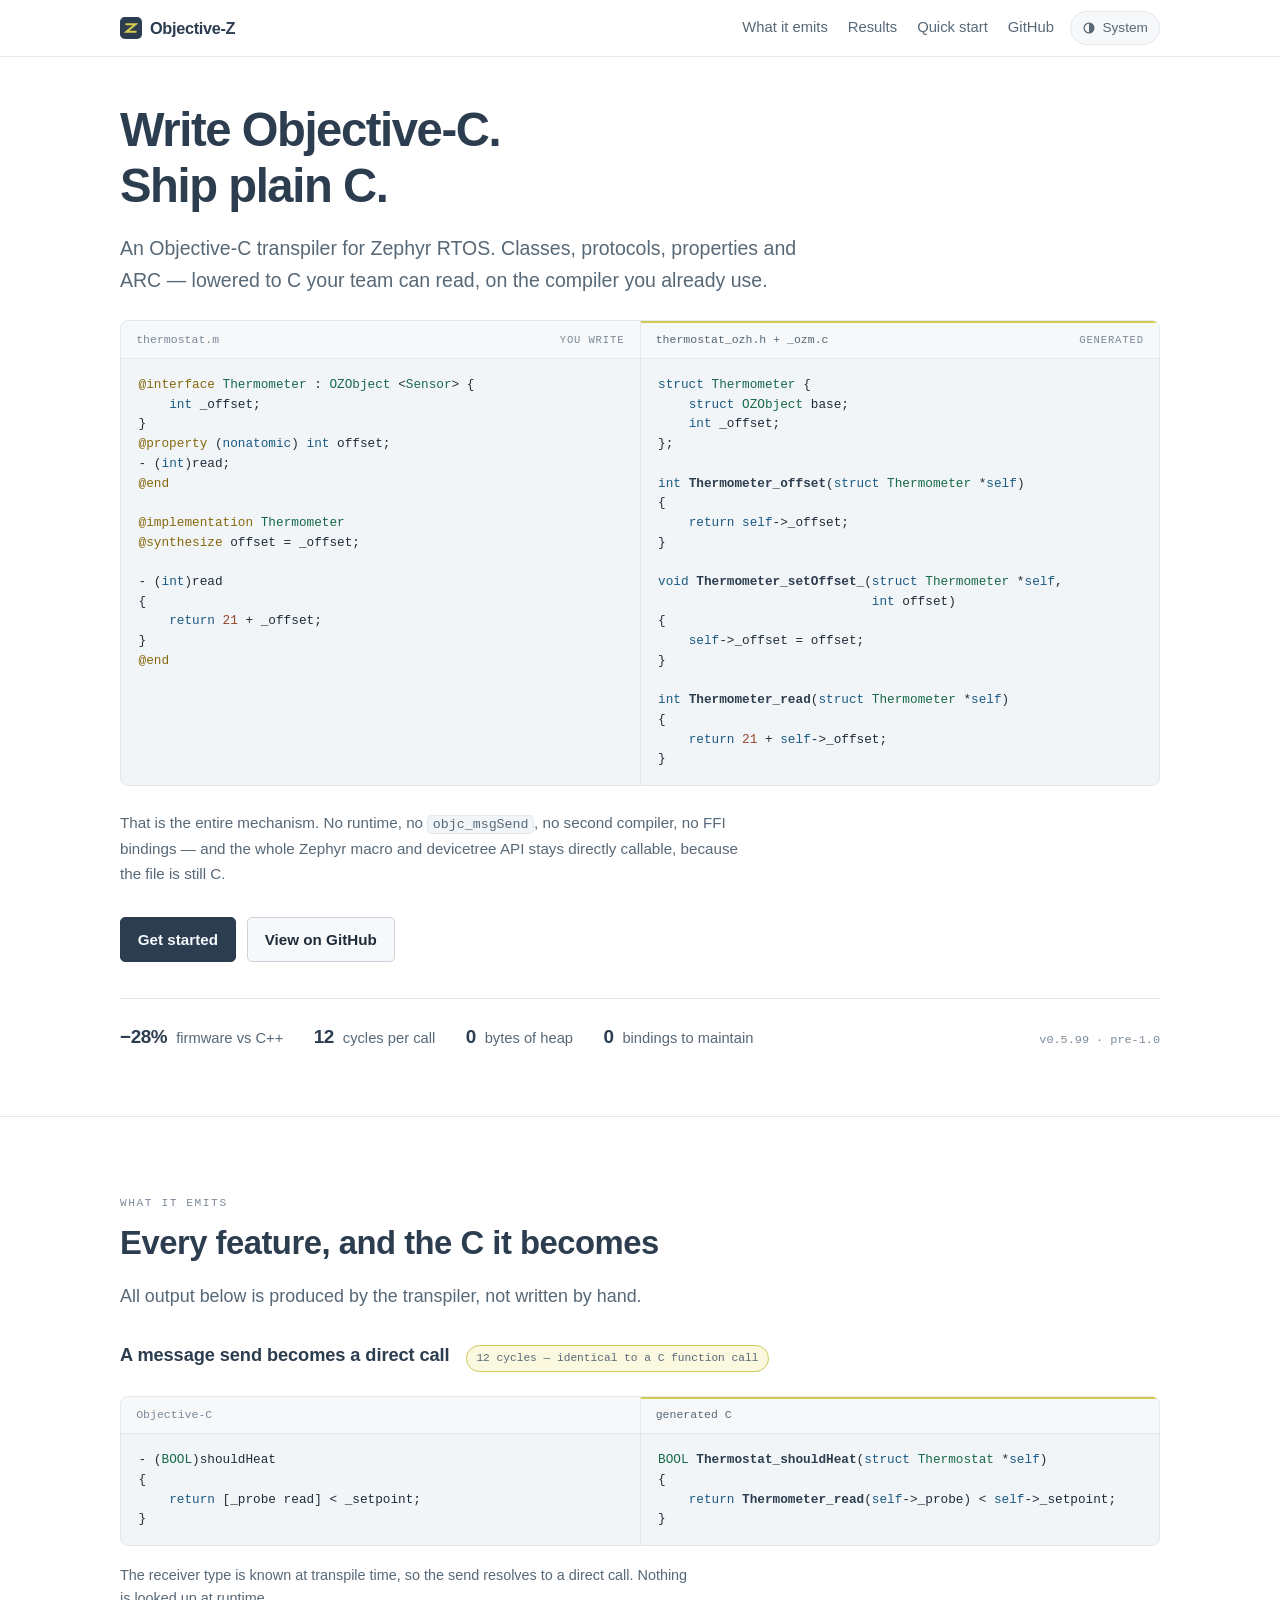
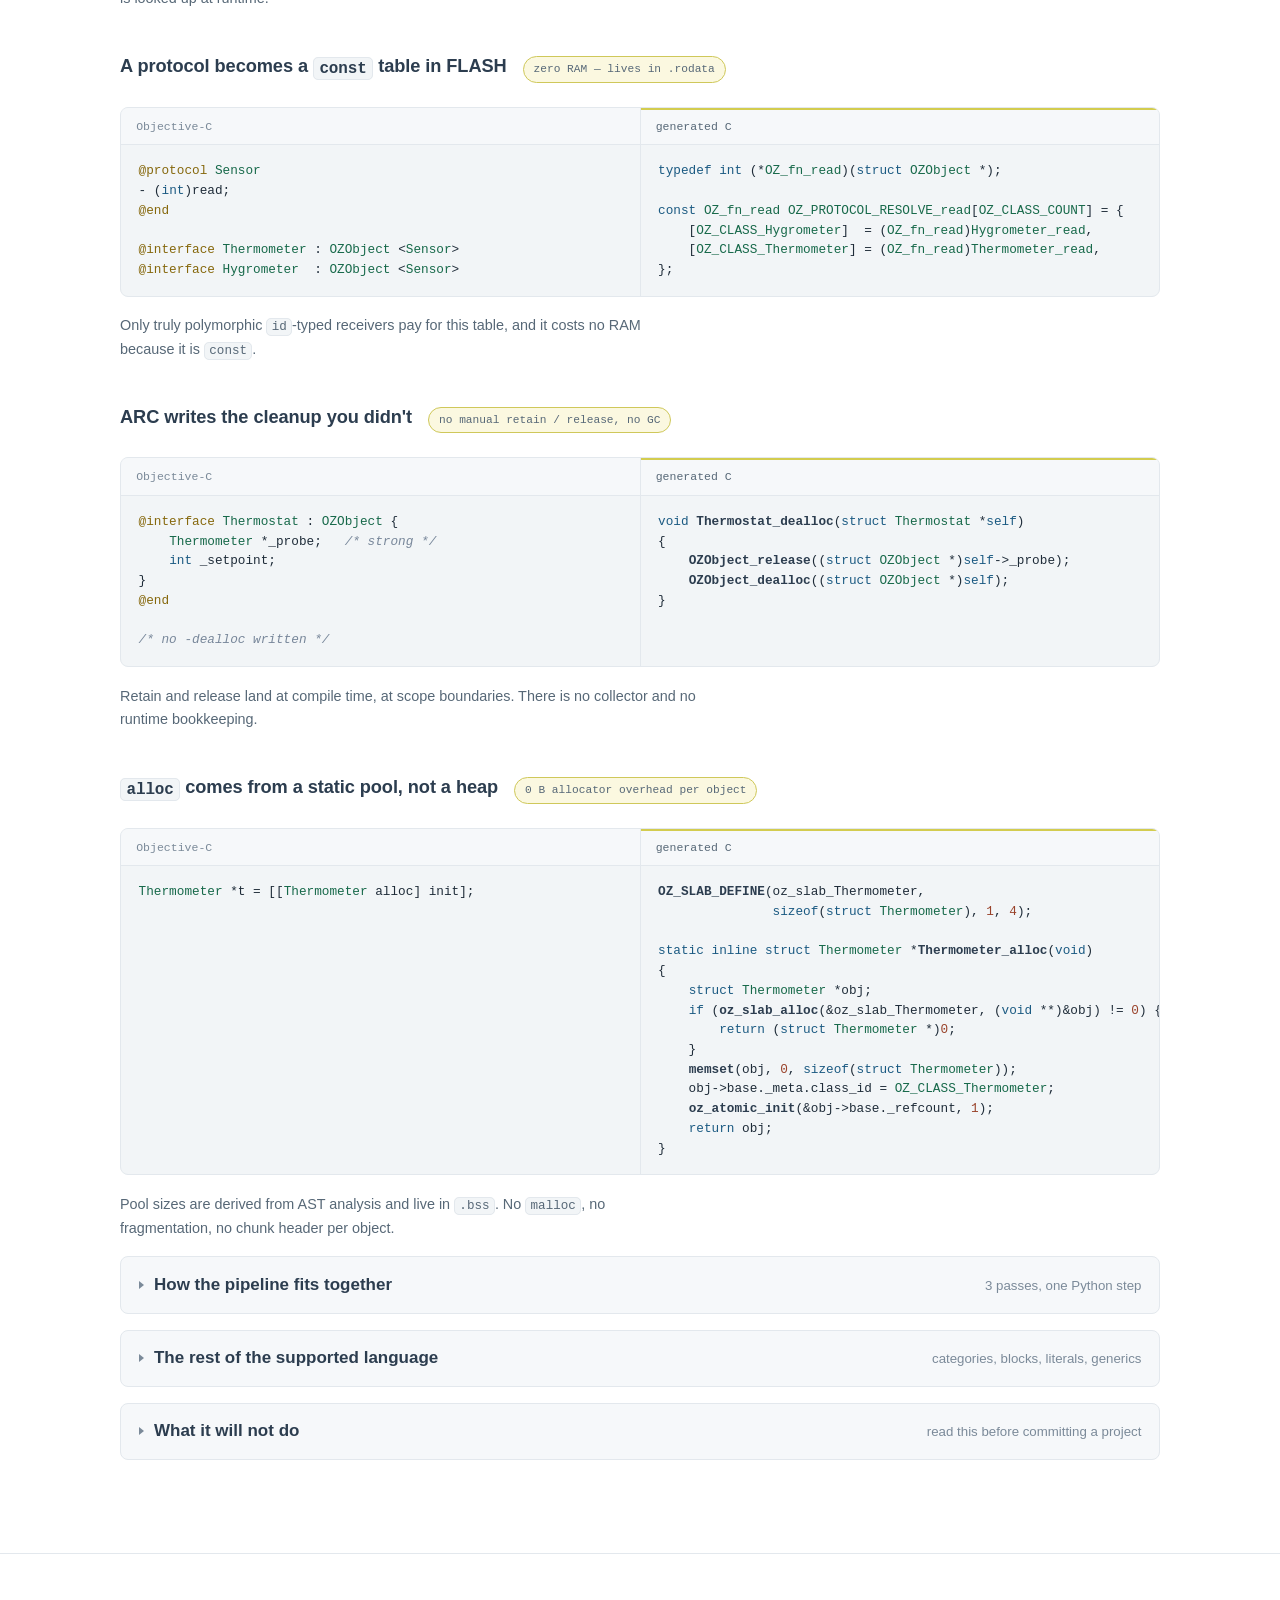
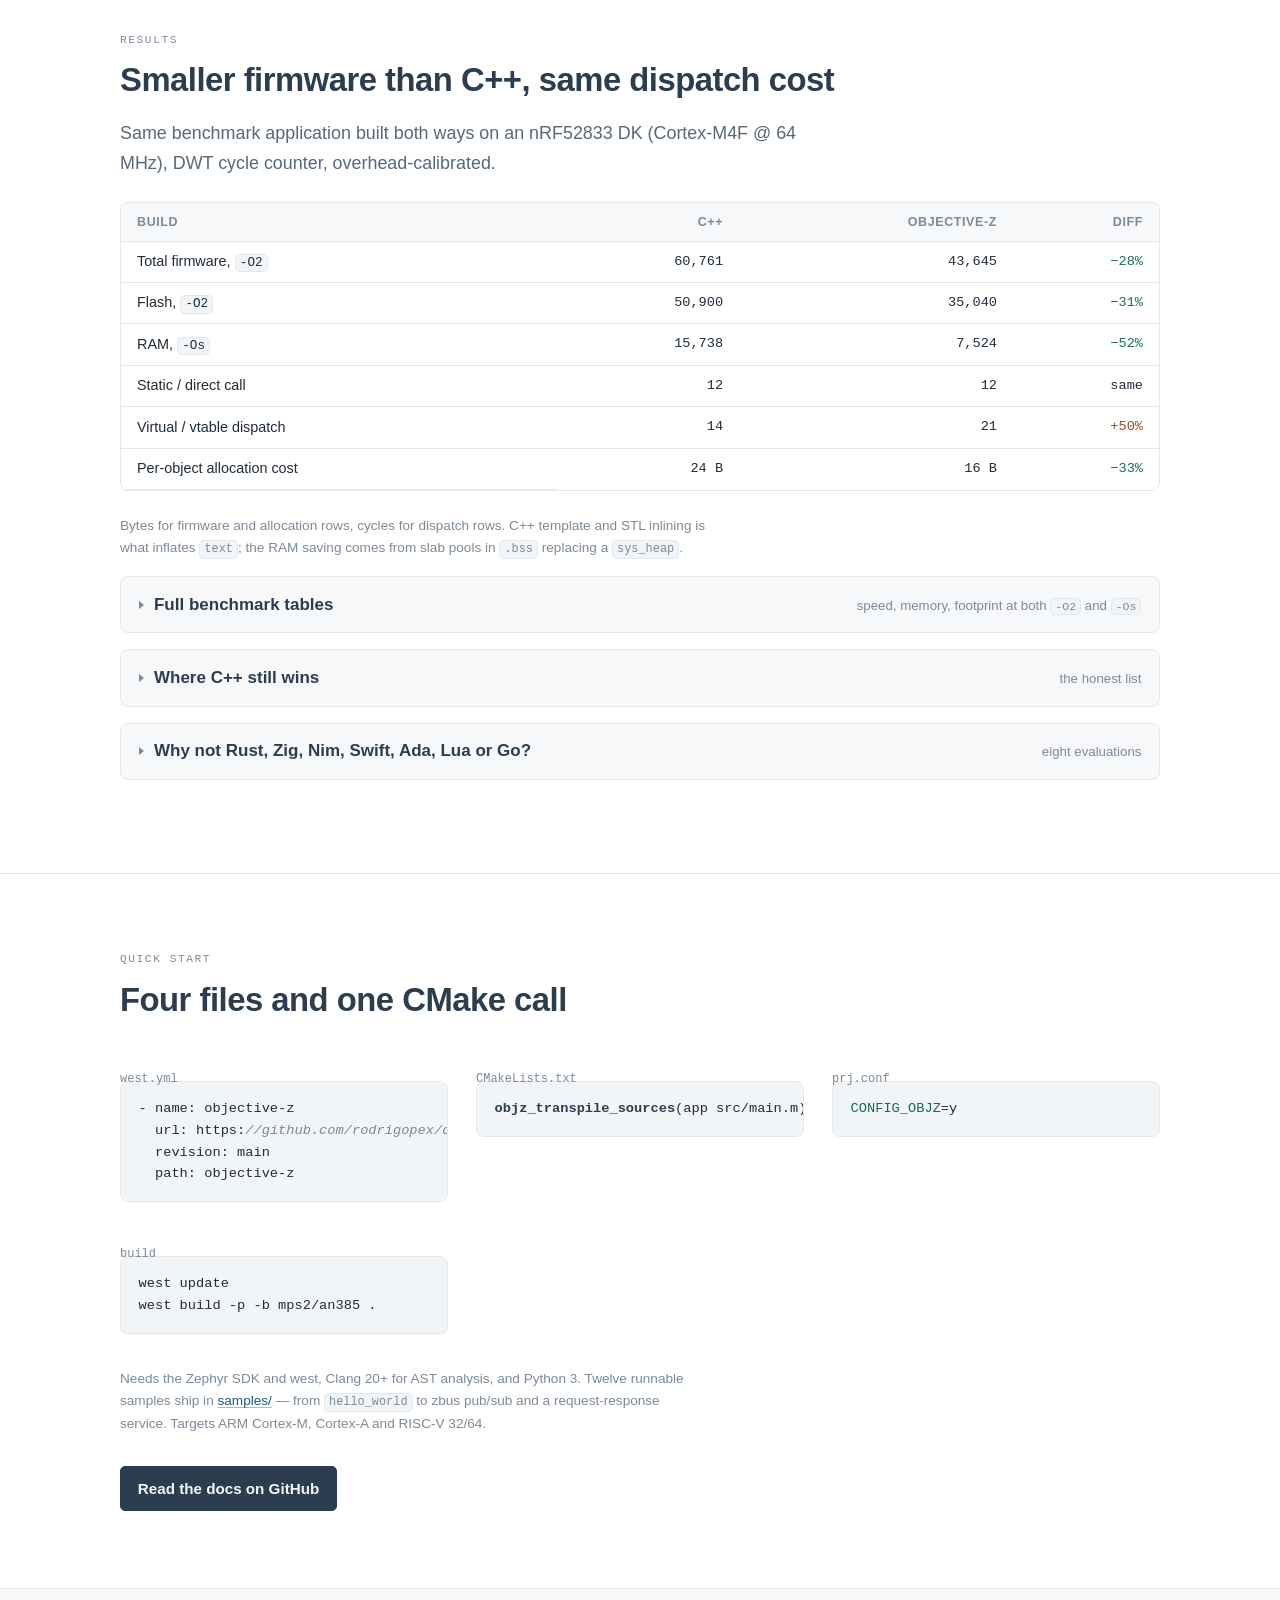
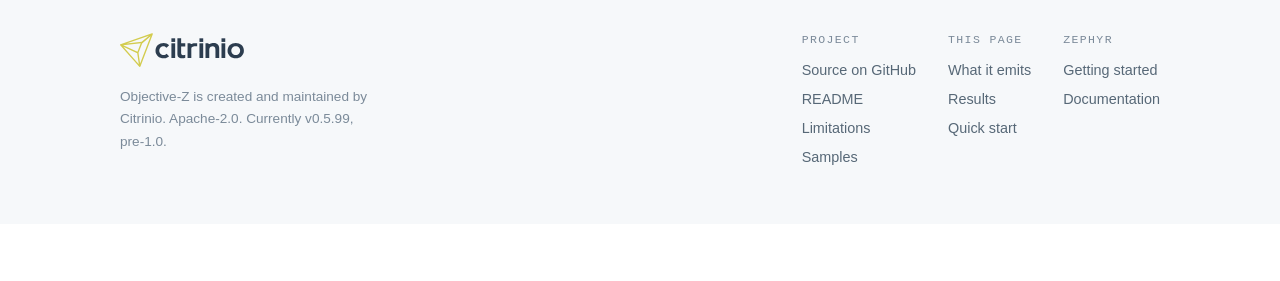
==== index.html @ 54dce0d1 "Rebuild the page around source-to-result code pairs The previous page led with prose and asked the r" ====
<!doctype html>
<html lang="en">
<head>
<meta charset="utf-8">
<meta name="viewport" content="width=device-width, initial-scale=1">

<title>Objective-Z — Objective-C transpiler for Zephyr RTOS</title>
<meta name="description" content="Write Objective-C, ship plain C. Classes, protocols, properties and ARC on Zephyr RTOS — transpiled to readable C with no runtime, no second compiler, and 28% smaller firmware than C++.">

<meta http-equiv="Content-Security-Policy" content="default-src 'none'; script-src 'self'; style-src 'self'; img-src 'self' data:; font-src 'self'; connect-src 'none'; base-uri 'none'; form-action 'none'">
<meta name="referrer" content="strict-origin-when-cross-origin">

<link rel="canonical" href="https://objective-z.org/">
<link rel="icon" href="/favicon.svg" type="image/svg+xml">
<meta name="theme-color" content="#ffffff" media="(prefers-color-scheme: light)">
<meta name="theme-color" content="#141d26" media="(prefers-color-scheme: dark)">

<meta property="og:type" content="website">
<meta property="og:site_name" content="Objective-Z">
<meta property="og:title" content="Objective-Z — Objective-C transpiler for Zephyr RTOS">
<meta property="og:description" content="Write Objective-C, ship plain C. Classes, protocols and ARC on Zephyr with no runtime, no separate compiler, and 28% smaller firmware than C++.">
<meta property="og:url" content="https://objective-z.org/">
<meta property="og:image" content="https://objective-z.org/assets/og-card.png">
<meta property="og:image:width" content="1200">
<meta property="og:image:height" content="630">
<meta property="og:image:alt" content="Objective-Z — Objective-C transpiler for Zephyr RTOS. 28% smaller firmware than C++.">
<meta name="twitter:card" content="summary_large_image">

<link rel="stylesheet" href="/css/main.css">
<script src="/js/theme.js"></script>
</head>
<body>

<a class="skip-link" href="#main">Skip to content</a>

<header class="site-header">
  <div class="wrap">
    <a class="brand" href="/">
      <svg width="22" height="22" viewBox="0 0 32 32" aria-hidden="true" focusable="false">
        <rect width="32" height="32" rx="7" fill="#2c3d4f"></rect>
        <path d="M9.5 10.5H22.5L9.5 21.5H22.5" fill="none" stroke="#d3cc4f" stroke-width="3.1" stroke-linecap="square"></path>
      </svg>
      Objective-Z
    </a>

    <button type="button" class="nav-toggle" id="nav-btn" aria-controls="nav" aria-expanded="true" hidden>Menu</button>

    <nav class="nav" id="nav" aria-label="Sections">
      <a href="#translate">What it emits</a>
      <a href="#results">Results</a>
      <a href="#start">Quick start</a>
      <a href="https://github.com/rodrigopex/objective-z" rel="noopener noreferrer">GitHub</a>
    </nav>

    <button type="button" class="theme-btn" id="theme-btn" hidden>
      <svg class="theme-icon-light" width="14" height="14" viewBox="0 0 16 16" aria-hidden="true" focusable="false">
        <circle cx="8" cy="8" r="3.4" fill="none" stroke="currentColor" stroke-width="1.4"></circle>
        <path d="M8 1v2M8 13v2M1 8h2M13 8h2M3.1 3.1l1.4 1.4M11.5 11.5l1.4 1.4M12.9 3.1l-1.4 1.4M4.5 11.5l-1.4 1.4" stroke="currentColor" stroke-width="1.4" stroke-linecap="round"></path>
      </svg>
      <svg class="theme-icon-dark" width="14" height="14" viewBox="0 0 16 16" aria-hidden="true" focusable="false">
        <path d="M13.2 10.4A5.6 5.6 0 0 1 6 3.2a5.6 5.6 0 1 0 7.2 7.2z" fill="none" stroke="currentColor" stroke-width="1.4" stroke-linejoin="round"></path>
      </svg>
      <svg class="theme-icon-auto" width="14" height="14" viewBox="0 0 16 16" aria-hidden="true" focusable="false">
        <circle cx="8" cy="8" r="5.6" fill="none" stroke="currentColor" stroke-width="1.4"></circle>
        <path d="M8 2.4a5.6 5.6 0 0 1 0 11.2z" fill="currentColor"></path>
      </svg>
      <span class="theme-label">System</span>
    </button>
  </div>
</header>

<main id="main">

<section class="hero">
  <div class="wrap">
    <h1>Write Objective-C.<br>Ship plain C.</h1>
    <p class="hero-tagline">An Objective-C transpiler for Zephyr RTOS. Classes, protocols, properties and ARC — lowered to C your team can read, on the compiler you already use.</p>

    <div class="split">
      <div class="pane">
        <p class="pane-head"><span>thermostat.m</span> <span class="pane-tag">you write</span></p>
<pre><code><span class="at">@interface</span> <span class="t">Thermometer</span> : <span class="t">OZObject</span> &lt;<span class="t">Sensor</span>&gt; {
    <span class="k">int</span> _offset;
}
<span class="at">@property</span> (<span class="k">nonatomic</span>) <span class="k">int</span> offset;
- (<span class="k">int</span>)read;
<span class="at">@end</span>

<span class="at">@implementation</span> <span class="t">Thermometer</span>
<span class="at">@synthesize</span> offset = _offset;

- (<span class="k">int</span>)read
{
    <span class="k">return</span> <span class="n">21</span> + _offset;
}
<span class="at">@end</span></code></pre>
      </div>
      <div class="pane">
        <p class="pane-head"><span>thermostat_ozh.h + _ozm.c</span> <span class="pane-tag">generated</span></p>
<pre><code><span class="k">struct</span> <span class="t">Thermometer</span> {
    <span class="k">struct</span> <span class="t">OZObject</span> base;
    <span class="k">int</span> _offset;
};

<span class="k">int</span> <span class="fn">Thermometer_offset</span>(<span class="k">struct</span> <span class="t">Thermometer</span> *<span class="k">self</span>)
{
    <span class="k">return</span> <span class="k">self</span>-&gt;_offset;
}

<span class="k">void</span> <span class="fn">Thermometer_setOffset_</span>(<span class="k">struct</span> <span class="t">Thermometer</span> *<span class="k">self</span>,
                            <span class="k">int</span> offset)
{
    <span class="k">self</span>-&gt;_offset = offset;
}

<span class="k">int</span> <span class="fn">Thermometer_read</span>(<span class="k">struct</span> <span class="t">Thermometer</span> *<span class="k">self</span>)
{
    <span class="k">return</span> <span class="n">21</span> + <span class="k">self</span>-&gt;_offset;
}</code></pre>
      </div>
    </div>

    <p class="hero-note">That is the entire mechanism. No runtime, no <code>objc_msgSend</code>, no second compiler, no FFI bindings — and the whole Zephyr macro and devicetree API stays directly callable, because the file is still C.</p>

    <div class="cta-row">
      <a class="btn btn-primary" href="#start">Get started</a>
      <a class="btn" href="https://github.com/rodrigopex/objective-z" rel="noopener noreferrer">View on GitHub</a>
    </div>

    <ul class="metrics">
      <li><b>−28%</b> firmware vs C++</li>
      <li><b>12</b> cycles per call</li>
      <li><b>0</b> bytes of heap</li>
      <li><b>0</b> bindings to maintain</li>
      <li class="metrics-meta">v0.5.99 · pre-1.0</li>
    </ul>
  </div>
</section>

<section id="translate">
  <div class="wrap">
    <p class="eyebrow">What it emits</p>
    <h2>Every feature, and the C it becomes</h2>
    <p class="lede">All output below is produced by the transpiler, not written by hand.</p>

    <div class="pair">
      <div class="pair-head">
        <h3>A message send becomes a direct call</h3>
        <span class="chip">12 cycles — identical to a C function call</span>
      </div>
      <div class="split">
        <div class="pane">
          <p class="pane-head"><span>Objective-C</span></p>
<pre><code>- (<span class="t">BOOL</span>)shouldHeat
{
    <span class="k">return</span> [_probe read] &lt; _setpoint;
}</code></pre>
        </div>
        <div class="pane">
          <p class="pane-head"><span>generated C</span></p>
<pre><code><span class="t">BOOL</span> <span class="fn">Thermostat_shouldHeat</span>(<span class="k">struct</span> <span class="t">Thermostat</span> *<span class="k">self</span>)
{
    <span class="k">return</span> <span class="fn">Thermometer_read</span>(<span class="k">self</span>-&gt;_probe) &lt; <span class="k">self</span>-&gt;_setpoint;
}</code></pre>
        </div>
      </div>
      <p class="pair-note">The receiver type is known at transpile time, so the send resolves to a direct call. Nothing is looked up at runtime.</p>
    </div>

    <div class="pair">
      <div class="pair-head">
        <h3>A protocol becomes a <code>const</code> table in FLASH</h3>
        <span class="chip">zero RAM — lives in <code>.rodata</code></span>
      </div>
      <div class="split">
        <div class="pane">
          <p class="pane-head"><span>Objective-C</span></p>
<pre><code><span class="at">@protocol</span> <span class="t">Sensor</span>
- (<span class="k">int</span>)read;
<span class="at">@end</span>

<span class="at">@interface</span> <span class="t">Thermometer</span> : <span class="t">OZObject</span> &lt;<span class="t">Sensor</span>&gt;
<span class="at">@interface</span> <span class="t">Hygrometer</span>  : <span class="t">OZObject</span> &lt;<span class="t">Sensor</span>&gt;</code></pre>
        </div>
        <div class="pane">
          <p class="pane-head"><span>generated C</span></p>
<pre><code><span class="k">typedef</span> <span class="k">int</span> (*<span class="t">OZ_fn_read</span>)(<span class="k">struct</span> <span class="t">OZObject</span> *);

<span class="k">const</span> <span class="t">OZ_fn_read</span> <span class="t">OZ_PROTOCOL_RESOLVE_read</span>[<span class="t">OZ_CLASS_COUNT</span>] = {
    [<span class="t">OZ_CLASS_Hygrometer</span>]  = (<span class="t">OZ_fn_read</span>)<span class="t">Hygrometer_read</span>,
    [<span class="t">OZ_CLASS_Thermometer</span>] = (<span class="t">OZ_fn_read</span>)<span class="t">Thermometer_read</span>,
};</code></pre>
        </div>
      </div>
      <p class="pair-note">Only truly polymorphic <code>id</code>-typed receivers pay for this table, and it costs no RAM because it is <code>const</code>.</p>
    </div>

    <div class="pair">
      <div class="pair-head">
        <h3>ARC writes the cleanup you didn't</h3>
        <span class="chip">no manual retain / release, no GC</span>
      </div>
      <div class="split">
        <div class="pane">
          <p class="pane-head"><span>Objective-C</span></p>
<pre><code><span class="at">@interface</span> <span class="t">Thermostat</span> : <span class="t">OZObject</span> {
    <span class="t">Thermometer</span> *_probe;   <span class="c">/* strong */</span>
    <span class="k">int</span> _setpoint;
}
<span class="at">@end</span>

<span class="c">/* no -dealloc written */</span></code></pre>
        </div>
        <div class="pane">
          <p class="pane-head"><span>generated C</span></p>
<pre><code><span class="k">void</span> <span class="fn">Thermostat_dealloc</span>(<span class="k">struct</span> <span class="t">Thermostat</span> *<span class="k">self</span>)
{
    <span class="fn">OZObject_release</span>((<span class="k">struct</span> <span class="t">OZObject</span> *)<span class="k">self</span>-&gt;_probe);
    <span class="fn">OZObject_dealloc</span>((<span class="k">struct</span> <span class="t">OZObject</span> *)<span class="k">self</span>);
}</code></pre>
        </div>
      </div>
      <p class="pair-note">Retain and release land at compile time, at scope boundaries. There is no collector and no runtime bookkeeping.</p>
    </div>

    <div class="pair">
      <div class="pair-head">
        <h3><code>alloc</code> comes from a static pool, not a heap</h3>
        <span class="chip">0 B allocator overhead per object</span>
      </div>
      <div class="split">
        <div class="pane">
          <p class="pane-head"><span>Objective-C</span></p>
<pre><code><span class="t">Thermometer</span> *t = [[<span class="t">Thermometer</span> alloc] init];</code></pre>
        </div>
        <div class="pane">
          <p class="pane-head"><span>generated C</span></p>
<pre><code><span class="fn">OZ_SLAB_DEFINE</span>(oz_slab_Thermometer,
               <span class="k">sizeof</span>(<span class="k">struct</span> <span class="t">Thermometer</span>), <span class="n">1</span>, <span class="n">4</span>);

<span class="k">static</span> <span class="k">inline</span> <span class="k">struct</span> <span class="t">Thermometer</span> *<span class="fn">Thermometer_alloc</span>(<span class="k">void</span>)
{
    <span class="k">struct</span> <span class="t">Thermometer</span> *obj;
    <span class="k">if</span> (<span class="fn">oz_slab_alloc</span>(&amp;oz_slab_Thermometer, (<span class="k">void</span> **)&amp;obj) != <span class="n">0</span>) {
        <span class="k">return</span> (<span class="k">struct</span> <span class="t">Thermometer</span> *)<span class="n">0</span>;
    }
    <span class="fn">memset</span>(obj, <span class="n">0</span>, <span class="k">sizeof</span>(<span class="k">struct</span> <span class="t">Thermometer</span>));
    obj-&gt;base._meta.class_id = <span class="t">OZ_CLASS_Thermometer</span>;
    <span class="fn">oz_atomic_init</span>(&amp;obj-&gt;base._refcount, <span class="n">1</span>);
    <span class="k">return</span> obj;
}</code></pre>
        </div>
      </div>
      <p class="pair-note">Pool sizes are derived from AST analysis and live in <code>.bss</code>. No <code>malloc</code>, no fragmentation, no chunk header per object.</p>
    </div>

    <details>
      <summary>How the pipeline fits together <span class="hint">3 passes, one Python step</span></summary>
      <div class="details-body">
        <div class="pipeline">
          <svg viewBox="0 0 730 144" role="img" aria-labelledby="pipe-title pipe-desc">
            <title id="pipe-title">The Objective-Z build pipeline</title>
            <desc id="pipe-desc">Objective-C .m sources become a Clang JSON AST, which oz_transpile processes in three passes — collect, resolve, emit — producing .h and .c files that GCC compiles into the final binary.</desc>
            <rect class="pipe-box" x="0.5" y="20.5" width="103" height="43" rx="5"></rect>
            <text class="pipe-label" x="52" y="46" text-anchor="middle">.m sources</text>
            <rect class="pipe-box" x="126.5" y="20.5" width="139" height="43" rx="5"></rect>
            <text class="pipe-label" x="196" y="46" text-anchor="middle">Clang JSON AST</text>
            <rect class="pipe-box pipe-box-accent" x="288.5" y="20.5" width="123" height="43" rx="5"></rect>
            <text class="pipe-label" x="350" y="46" text-anchor="middle">oz_transpile</text>
            <rect class="pipe-box" x="434.5" y="20.5" width="91" height="43" rx="5"></rect>
            <text class="pipe-label" x="480" y="46" text-anchor="middle">.h + .c</text>
            <rect class="pipe-box" x="548.5" y="20.5" width="71" height="43" rx="5"></rect>
            <text class="pipe-label" x="584" y="46" text-anchor="middle">GCC</text>
            <rect class="pipe-box" x="642.5" y="20.5" width="87" height="43" rx="5"></rect>
            <text class="pipe-label" x="686" y="46" text-anchor="middle">binary</text>
            <path class="pipe-arrow" d="M107 42h10" stroke-width="1.3"></path>
            <path class="pipe-arrow-head" d="M117 38l8 4-8 4z"></path>
            <path class="pipe-arrow" d="M269 42h10" stroke-width="1.3"></path>
            <path class="pipe-arrow-head" d="M279 38l8 4-8 4z"></path>
            <path class="pipe-arrow" d="M415 42h10" stroke-width="1.3"></path>
            <path class="pipe-arrow-head" d="M425 38l8 4-8 4z"></path>
            <path class="pipe-arrow" d="M529 42h10" stroke-width="1.3"></path>
            <path class="pipe-arrow-head" d="M539 38l8 4-8 4z"></path>
            <path class="pipe-arrow" d="M623 42h10" stroke-width="1.3"></path>
            <path class="pipe-arrow-head" d="M633 38l8 4-8 4z"></path>
            <path class="pipe-arrow" d="M350 64v32" stroke-width="1.3" stroke-dasharray="3 3"></path>
            <rect class="pipe-box" x="234.5" y="100.5" width="67" height="32" rx="5"></rect>
            <text class="pipe-label-sm" x="268" y="120" text-anchor="middle">collect</text>
            <rect class="pipe-box" x="316.5" y="100.5" width="67" height="32" rx="5"></rect>
            <text class="pipe-label-sm" x="350" y="120" text-anchor="middle">resolve</text>
            <rect class="pipe-box" x="398.5" y="100.5" width="67" height="32" rx="5"></rect>
            <text class="pipe-label-sm" x="432" y="120" text-anchor="middle">emit</text>
            <path class="pipe-arrow" d="M304 116h6" stroke-width="1.3"></path>
            <path class="pipe-arrow-head" d="M310 113l6 3-6 3z"></path>
            <path class="pipe-arrow" d="M386 116h6" stroke-width="1.3"></path>
            <path class="pipe-arrow-head" d="M392 113l6 3-6 3z"></path>
          </svg>
        </div>
        <p>Clang parses your <code>.m</code> into a JSON AST. <code>oz_transpile</code> collects classes and protocols, resolves the hierarchy and classifies every dispatch, then emits per-class <code>.h</code>/<code>.c</code> plus the dispatch tables. GCC takes it from there. Objective-C is never compiled — it is translated.</p>
      </div>
    </details>

    <details>
      <summary>The rest of the supported language <span class="hint">categories, blocks, literals, generics</span></summary>
      <div class="details-body">
        <ul class="tight">
          <li><strong>Categories</strong> merged at AST collection time; <strong><code>@synchronized</code></strong> as a RAII spinlock; <strong><code>+initialize</code></strong> called before <code>main()</code> via <code>SYS_INIT</code>.</li>
          <li><strong>Blocks</strong> (non-capturing) become static C functions; <strong><code>__block</code></strong> variables are promoted to file scope.</li>
          <li><strong>Fast enumeration</strong> — <code>for (id obj in collection)</code>; <strong>boxed and collection literals</strong> — <code>@42</code>, <code>@[a, b]</code>, <code>@{k: v}</code>, and subscripting.</li>
          <li><strong>Lightweight generics</strong> for typed collections.</li>
          <li><strong>Foundation</strong> — <code>OZObject</code>, <code>OZString</code>, <code>OZMutableString</code>, <code>OZArray</code>, <code>OZDictionary</code>, <code>OZQ31</code> fixed point, <code>OZHeap</code>, <code>OZSpinLock</code>, <code>OZTimer</code>, <code>OZDefer</code>, <code>OZLog</code>.</li>
          <li><strong>Removed on purpose</strong> — KVO, swizzling, dynamic class creation, associated objects, weak references, message forwarding. Each needs unbounded runtime allocation.</li>
        </ul>
        <p class="note">Full reference in the <a href="https://github.com/rodrigopex/objective-z#features" rel="noopener noreferrer">project README</a>.</p>
      </div>
    </details>

    <details>
      <summary>What it will not do <span class="hint">read this before committing a project</span></summary>
      <div class="details-body">
        <ul class="tight">
          <li><strong>Non-capturing blocks only</strong> — capturing a local is a transpile-time error.</li>
          <li><strong>No <code>typedef</code></strong>, no <strong><code>@try</code>/<code>@catch</code>/<code>@throw</code></strong>, no <strong><code>__weak</code></strong> (it panics at runtime).</li>
          <li><strong>Single inheritance</strong> — an Objective-C constraint, not a transpiler one.</li>
          <li><strong>No dynamic dispatch</strong> for non-protocol methods; everything resolves statically.</li>
          <li><strong><code>OZQ31</code></strong> converts to int8/16/32 and float — no int64 or double.</li>
        </ul>
        <p class="note">Complete list in <a href="https://github.com/rodrigopex/objective-z/blob/main/docs/LIMITATIONS.md" rel="noopener noreferrer">docs/LIMITATIONS.md</a>.</p>
      </div>
    </details>
  </div>
</section>

<section id="results">
  <div class="wrap">
    <p class="eyebrow">Results</p>
    <h2>Smaller firmware than C++, same dispatch cost</h2>
    <p class="lede">Same benchmark application built both ways on an nRF52833 DK (Cortex-M4F @ 64 MHz), DWT cycle counter, overhead-calibrated.</p>

    <div class="table-scroll" tabindex="0">
      <table>
        <thead>
          <tr>
            <th scope="col">Build</th>
            <th scope="col" class="num">C++</th>
            <th scope="col" class="num">Objective-Z</th>
            <th scope="col" class="num">Diff</th>
          </tr>
        </thead>
        <tbody>
          <tr><th scope="row">Total firmware, <code>-O2</code></th><td class="num">60,761</td><td class="num">43,645</td><td class="num good">−28%</td></tr>
          <tr><th scope="row">Flash, <code>-O2</code></th><td class="num">50,900</td><td class="num">35,040</td><td class="num good">−31%</td></tr>
          <tr><th scope="row">RAM, <code>-Os</code></th><td class="num">15,738</td><td class="num">7,524</td><td class="num good">−52%</td></tr>
          <tr><th scope="row">Static / direct call</th><td class="num">12</td><td class="num">12</td><td class="num">same</td></tr>
          <tr><th scope="row">Virtual / vtable dispatch</th><td class="num">14</td><td class="num">21</td><td class="num bad">+50%</td></tr>
          <tr><th scope="row">Per-object allocation cost</th><td class="num">24 B</td><td class="num">16 B</td><td class="num good">−33%</td></tr>
        </tbody>
      </table>
    </div>
    <p class="note">Bytes for firmware and allocation rows, cycles for dispatch rows. C++ template and STL inlining is what inflates <code>text</code>; the RAM saving comes from slab pools in <code>.bss</code> replacing a <code>sys_heap</code>.</p>

    <details>
      <summary>Full benchmark tables <span class="hint">speed, memory, footprint at both <code>-O2</code> and <code>-Os</code></span></summary>
      <div class="details-body">
        <h3>Speed</h3>
        <div class="table-scroll" tabindex="0">
          <table>
            <caption>Cycle counts — lower is better. Both sides <code>-O2</code>.</caption>
            <thead>
              <tr><th scope="col">Operation</th><th scope="col" class="num">C++</th><th scope="col" class="num">Objective-Z</th><th scope="col">Notes</th></tr>
            </thead>
            <tbody>
              <tr><th scope="row">Static / direct call</th><td class="num">12</td><td class="num">12</td><td class="notes">Both resolve at compile time</td></tr>
              <tr><th scope="row">Virtual / vtable dispatch</th><td class="num">14</td><td class="num">21</td><td class="notes">OZ: <code>const</code> array; C++: vptr indirection</td></tr>
              <tr><th scope="row">Slab alloc + init + release</th><td class="num">105</td><td class="num bad">215</td><td class="notes">C++ figure is placement-new from a slab</td></tr>
              <tr><th scope="row">Atomic inc (retain)</th><td class="num">7</td><td class="num bad">22</td><td class="notes">Both inline atomics</td></tr>
              <tr><th scope="row">retain + release pair</th><td class="num">17</td><td class="num bad">44</td><td class="notes"></td></tr>
              <tr><th scope="row">Property get (nonatomic)</th><td class="num">12</td><td class="num">12</td><td class="notes"></td></tr>
              <tr><th scope="row">Property get (atomic, <code>k_spinlock</code>)</th><td class="num">12</td><td class="num good">10</td><td class="notes">Same Zephyr primitive on both sides</td></tr>
              <tr><th scope="row"><code>@synchronized</code> (<code>k_spinlock</code>)</th><td class="num">15</td><td class="num bad">266</td><td class="notes">OZ: RAII <code>OZSpinLock</code> alloc + free</td></tr>
              <tr><th scope="row">Block / lambda (non-capturing)</th><td class="num">12</td><td class="num">12</td><td class="notes">Both compile to function pointers</td></tr>
              <tr><th scope="row"><code>std::function</code> (int capture)</th><td class="num">16</td><td class="num dash">—</td><td class="notes">No Objective-Z equivalent</td></tr>
              <tr><th scope="row">Raw <code>int32_t[]</code> sum (10 elems)</th><td class="num">81</td><td class="num">99</td><td class="notes">Both raw C arrays, no boxing</td></tr>
              <tr><th scope="row">String array loop + length (10)</th><td class="num">263</td><td class="num bad">483</td><td class="notes">Fair: both call a method per element</td></tr>
              <tr><th scope="row">String iterator (virtual)</th><td class="num">211</td><td class="num bad">341</td><td class="notes">Fair: both virtual dispatch per step</td></tr>
              <tr><th scope="row"><code>dynamic_cast</code> / <code>isKindOfClass</code></th><td class="num">12</td><td class="num dash">—</td><td class="notes">OZ introspection is a C API</td></tr>
            </tbody>
          </table>
        </div>

        <h3>Memory per object</h3>
        <div class="table-scroll" tabindex="0">
          <table>
            <caption>Bytes. C and C++ use a dedicated 8 KB <code>sys_heap</code>; Objective-Z uses per-class <code>k_mem_slab</code> pools.</caption>
            <thead>
              <tr><th scope="col">Metric</th><th scope="col" class="num">C</th><th scope="col" class="num">C++</th><th scope="col" class="num">Objective-Z</th></tr>
            </thead>
            <tbody>
              <tr><th scope="row">Base object <code>sizeof</code></th><td class="num">8</td><td class="num">8</td><td class="num">8</td></tr>
              <tr><th scope="row">Allocator overhead per object</th><td class="num">4–8</td><td class="num">4–8</td><td class="num good">0</td></tr>
              <tr><th scope="row"><code>shared_ptr</code> control block</th><td class="num dash">—</td><td class="num">12</td><td class="num good">0</td></tr>
              <tr><th scope="row">GrandChild, allocated</th><td class="num">24</td><td class="num">24</td><td class="num good">16</td></tr>
              <tr><th scope="row">20 × GrandChild</th><td class="num">480</td><td class="num">480</td><td class="num good">320</td></tr>
              <tr><th scope="row">String object</th><td class="num dash">—</td><td class="num">12</td><td class="num bad">20</td></tr>
            </tbody>
          </table>
        </div>

        <h3>Firmware footprint</h3>
        <div class="table-scroll" tabindex="0">
          <table>
            <caption>Bytes. Negative diff favors Objective-Z.</caption>
            <thead>
              <tr><th scope="col">Benchmark</th><th scope="col">Metric</th><th scope="col" class="num">C++</th><th scope="col" class="num">Objective-Z</th><th scope="col" class="num">Diff</th></tr>
            </thead>
            <tbody>
              <tr><th scope="row" rowspan="6">Speed (<code>-O2</code>)</th><td>text</td><td class="num">50,588</td><td class="num">34,272</td><td class="num good">−32%</td></tr>
              <tr><td>data</td><td class="num">312</td><td class="num">768</td><td class="num bad">+146%</td></tr>
              <tr><td>bss</td><td class="num">9,861</td><td class="num">8,605</td><td class="num good">−13%</td></tr>
              <tr class="total"><td>total</td><td class="num">60,761</td><td class="num">43,645</td><td class="num good">−28%</td></tr>
              <tr class="total"><td>Flash</td><td class="num">50,900</td><td class="num">35,040</td><td class="num good">−31%</td></tr>
              <tr class="total"><td>RAM</td><td class="num">10,173</td><td class="num">9,373</td><td class="num good">−8%</td></tr>
              <tr><th scope="row" rowspan="6">Memory (<code>-Os</code>)</th><td>text</td><td class="num">22,840</td><td class="num">21,344</td><td class="num good">−7%</td></tr>
              <tr><td>data</td><td class="num">180</td><td class="num">180</td><td class="num">0%</td></tr>
              <tr><td>bss</td><td class="num">15,558</td><td class="num">7,344</td><td class="num good">−53%</td></tr>
              <tr class="total"><td>total</td><td class="num">38,578</td><td class="num">28,868</td><td class="num good">−25%</td></tr>
              <tr class="total"><td>Flash</td><td class="num">23,020</td><td class="num">21,524</td><td class="num good">−6%</td></tr>
              <tr class="total"><td>RAM</td><td class="num">15,738</td><td class="num">7,524</td><td class="num good">−52%</td></tr>
            </tbody>
          </table>
        </div>
        <p class="note">Per-section results — allocation, dispatch, lifecycle, refcounting, collections — are in the <a href="https://github.com/rodrigopex/objective-z#benchmark" rel="noopener noreferrer">README benchmark section</a>.</p>
      </div>
    </details>

    <details>
      <summary>Where C++ still wins <span class="hint">the honest list</span></summary>
      <div class="details-body">
        <ul class="tight">
          <li><strong><code>@synchronized</code> costs 266 cycles</strong> against 15, because the RAII <code>OZSpinLock</code> is allocated and freed. Use <code>k_spinlock</code> directly on a hot path.</li>
          <li><strong>Reference counting is slower</strong> — 22 cycles to retain vs 7 for a raw <code>atomic_fetch_add</code>; 44 vs 17 for a pair.</li>
          <li><strong>Placement-new from a slab is 2× faster</strong> — 105 cycles vs 215, which covers <code>init</code> plus the ARC release.</li>
          <li><strong>Object-array iteration is ~1.8× slower</strong> — 483 cycles vs 263 over ten elements.</li>
          <li><strong>No counterpart</strong> for capturing <code>std::function</code>, <code>dynamic_cast</code>, or multiple inheritance.</li>
        </ul>
      </div>
    </details>

    <details>
      <summary>Why not Rust, Zig, Nim, Swift, Ada, Lua or Go? <span class="hint">eight evaluations</span></summary>
      <div class="details-body">
        <p>Each fails for its own reason — a separate compiler (Rust, Zig, Swift, Ada), broken macro compatibility (all of them, C++ and Nim included), an unfamiliar language model (Rust, Nim, Ada), a hobbled subset (Swift), an interpreter with heap allocation (Lua), a garbage collector (Go) — but they share a root cause: <strong>each asks the embedded C team to leave C.</strong></p>
        <ul class="tight">
          <li><strong><a href="https://github.com/zephyrproject-rtos/zephyr-lang-rust" rel="noopener noreferrer">Rust</a></strong> — separate compiler, two-ABI friction, FFI bindings that break on upstream updates, kernel work effectively off-limits.</li>
          <li><strong><a href="https://docs.zephyrproject.org/latest/develop/languages/cpp/index.html" rel="noopener noreferrer">C++</a></strong> — <code>K_THREAD_DEFINE</code> and <code>DEVICE_DT_DEFINE</code> rely on C preprocessor behavior; <code>g++</code> changes the language under the macros. And C++03 vs C++20/23 is effectively a different language.</li>
          <li><strong><a href="https://github.com/nodecum/zig-zephyr" rel="noopener noreferrer">Zig</a></strong> — the most sympathetic "better C", but a separate compiler and no OOP at all: no classes, no inheritance, no dispatch.</li>
          <li><strong><a href="https://github.com/EmbeddedNim/nephyr" rel="noopener noreferrer">Nim</a></strong> — also transpiles to C, but is a wholly different language whose FFI cannot pass Zephyr's macros; GC'd reference types by default and Nim-idiomatic output.</li>
          <li><strong><a href="https://github.com/swiftlang/swift-embedded-examples" rel="noopener noreferrer">Swift</a></strong> — separate ABI, experimental embedded subset that disables the features making Swift feel like Swift.</li>
          <li><strong><a href="https://github.com/zephyr-ada/ada-project-example" rel="noopener noreferrer">Ada / SPARK</a></strong> — deserves respect for formal verification, but has no official Zephyr support and an enormous adoption cost.</li>
          <li><strong><a href="https://github.com/rodrigopex/lua_zephyr" rel="noopener noreferrer">Lua</a></strong> — interpreted, so WCET analysis is out, and the VM heap-allocates tables and closures.</li>
          <li><strong><a href="https://tinygo.org" rel="noopener noreferrer">Go / TinyGo</a></strong> — the garbage collector is a one-line disqualifier.</li>
        </ul>
        <p class="note">Long-form reasoning for each is in the <a href="https://github.com/rodrigopex/objective-z#why-objective-z" rel="noopener noreferrer">README</a>.</p>
      </div>
    </details>
  </div>
</section>

<section id="start">
  <div class="wrap">
    <p class="eyebrow">Quick start</p>
    <h2>Four files and one CMake call</h2>

    <div class="start-grid">
      <div>
        <p class="filename">west.yml</p>
<pre><code>- name: objective-z
  url: https:<span class="c">//github.com/rodrigopex/objective-z/</span>
  revision: main
  path: objective-z</code></pre>
      </div>
      <div>
        <p class="filename">CMakeLists.txt</p>
<pre><code><span class="fn">objz_transpile_sources</span>(app src/main.m)</code></pre>
      </div>
      <div>
        <p class="filename">prj.conf</p>
<pre><code><span class="t">CONFIG_OBJZ</span>=y</code></pre>
      </div>
      <div>
        <p class="filename">build</p>
<pre><code>west update
west build -p -b mps2/an385 .</code></pre>
      </div>
    </div>

    <p class="note">Needs the Zephyr SDK and west, Clang 20+ for AST analysis, and Python 3. Twelve runnable samples ship in <a href="https://github.com/rodrigopex/objective-z/tree/main/samples" rel="noopener noreferrer">samples/</a> — from <code>hello_world</code> to zbus pub/sub and a request-response service. Targets ARM Cortex-M, Cortex-A and RISC-V 32/64.</p>

    <div class="cta-row">
      <a class="btn btn-primary" href="https://github.com/rodrigopex/objective-z" rel="noopener noreferrer">Read the docs on GitHub</a>
    </div>
  </div>
</section>

</main>

<footer class="site-footer">
  <div class="wrap footer-grid">
    <div>
      <p class="footer-logo">
        <img class="only-light" src="/assets/citrinio-light.svg" width="325" height="89" alt="Citrinio">
        <img class="only-dark" src="/assets/citrinio-dark.svg" width="325" height="89" alt="" aria-hidden="true">
      </p>
      <p class="footer-note">Objective-Z is created and maintained by Citrinio. Apache-2.0. Currently v0.5.99, pre-1.0.</p>
    </div>

    <div class="footer-links">
      <div>
        <h4>Project</h4>
        <ul>
          <li><a href="https://github.com/rodrigopex/objective-z" rel="noopener noreferrer">Source on GitHub</a></li>
          <li><a href="https://github.com/rodrigopex/objective-z/blob/main/README.md" rel="noopener noreferrer">README</a></li>
          <li><a href="https://github.com/rodrigopex/objective-z/blob/main/docs/LIMITATIONS.md" rel="noopener noreferrer">Limitations</a></li>
          <li><a href="https://github.com/rodrigopex/objective-z/tree/main/samples" rel="noopener noreferrer">Samples</a></li>
        </ul>
      </div>
      <div>
        <h4>This page</h4>
        <ul>
          <li><a href="#translate">What it emits</a></li>
          <li><a href="#results">Results</a></li>
          <li><a href="#start">Quick start</a></li>
        </ul>
      </div>
      <div>
        <h4>Zephyr</h4>
        <ul>
          <li><a href="https://docs.zephyrproject.org/latest/develop/getting_started/index.html" rel="noopener noreferrer">Getting started</a></li>
          <li><a href="https://docs.zephyrproject.org/latest/" rel="noopener noreferrer">Documentation</a></li>
        </ul>
      </div>
    </div>
  </div>
</footer>

</body>
</html>
---- css/main.css ----
/* ==========================================================================
   objective-z.org — hand-written, zero dependencies.
   Light palette lives on bare :root. Dark is declared twice (media query +
   [data-theme]) so the manual toggle wins in both directions.
   ========================================================================== */

:root {
  color-scheme: light dark;

  /* Brand */
  --brand-slate: #2c3d4f;
  --brand-citrus: #d3cc4f;

  /* Surfaces */
  --bg: #ffffff;
  --bg-subtle: #f6f8fa;
  --bg-code: #f2f5f7;
  --bg-header: rgba(255, 255, 255, 0.86);

  /* Lines */
  --line: #e3e8ed;
  --line-strong: #cbd4dd;

  /* Ink */
  --ink: #1f2c39;
  --ink-muted: #576877;
  --ink-faint: #7b8a99;
  --heading: #2c3d4f;

  /* Interactive */
  --link: #1b5a82;
  --link-hover: #113f5f;
  --accent: #d3cc4f;
  --accent-line: #cfc85a;
  --accent-soft: #fbf8e0;
  --focus: #1b5a82;

  /* Verdict colors for comparison tables */
  --good: #196f4b;
  --bad: #9d4527;

  /* Primary button */
  --btn-bg: #2c3d4f;
  --btn-bg-hover: #1e2b38;
  --btn-fg: #f4f8fb;

  /* Syntax */
  --syn-comment: #78879a;
  --syn-keyword: #1b5a82;
  --syn-directive: #86680d;
  --syn-type: #17694a;
  --syn-fn: #2c3d4f;
  --syn-literal: #99422a;
  --syn-pp: #6c7b8a;

  /* Type */
  --sans: -apple-system, BlinkMacSystemFont, "Segoe UI", Roboto, "Helvetica Neue",
    Arial, "Noto Sans", sans-serif;
  --mono: ui-monospace, SFMono-Regular, "SF Mono", Menlo, Consolas,
    "Liberation Mono", monospace;

  /* Metrics */
  --measure: 72ch;
  --wide: 1120px;
  --radius: 8px;
  --radius-sm: 5px;
}

/* Dark — system preference, unless the user forced light */
@media (prefers-color-scheme: dark) {
  :root:not([data-theme="light"]) {
    --bg: #141d26;
    --bg-subtle: #1b2632;
    --bg-code: #0f1720;
    --bg-header: rgba(20, 29, 38, 0.86);

    --line: #2a3947;
    --line-strong: #3c4f62;

    --ink: #dbe4ec;
    --ink-muted: #9aabba;
    --ink-faint: #7d8e9d;
    --heading: #ecf2f7;

    --link: #7cc0e8;
    --link-hover: #a8d8f5;
    --accent: #d9d264;
    --accent-line: #8d883c;
    --accent-soft: #24251a;
    --focus: #7cc0e8;

    --good: #5cc48c;
    --bad: #e2916f;

    --btn-bg: #d3cc4f;
    --btn-bg-hover: #e2dc6b;
    --btn-fg: #17212b;

    --syn-comment: #7d8e9d;
    --syn-keyword: #7cc0e8;
    --syn-directive: #d9d264;
    --syn-type: #5cc48c;
    --syn-fn: #eaf1f7;
    --syn-literal: #e2916f;
    --syn-pp: #93a4b4;
  }
}

/* Dark — explicit choice, beats the media query */
:root[data-theme="dark"] {
  --bg: #141d26;
  --bg-subtle: #1b2632;
  --bg-code: #0f1720;
  --bg-header: rgba(20, 29, 38, 0.86);

  --line: #2a3947;
  --line-strong: #3c4f62;

  --ink: #dbe4ec;
  --ink-muted: #9aabba;
  --ink-faint: #7d8e9d;
  --heading: #ecf2f7;

  --link: #7cc0e8;
  --link-hover: #a8d8f5;
  --accent: #d9d264;
  --accent-line: #8d883c;
  --accent-soft: #24251a;
  --focus: #7cc0e8;

  --good: #5cc48c;
  --bad: #e2916f;

  --btn-bg: #d3cc4f;
  --btn-bg-hover: #e2dc6b;
  --btn-fg: #17212b;

  --syn-comment: #7d8e9d;
  --syn-keyword: #7cc0e8;
  --syn-directive: #d9d264;
  --syn-type: #5cc48c;
  --syn-fn: #eaf1f7;
  --syn-literal: #e2916f;
  --syn-pp: #93a4b4;
}

/* --------------------------------------------------------------- base ---- */

*,
*::before,
*::after {
  box-sizing: border-box;
}

html {
  -webkit-text-size-adjust: 100%;
  scroll-behavior: smooth;
  scroll-padding-top: 5rem;
}

@media (prefers-reduced-motion: reduce) {
  html {
    scroll-behavior: auto;
  }
}

body {
  margin: 0;
  background: var(--bg);
  color: var(--ink);
  font-family: var(--sans);
  font-size: 1.0625rem;
  line-height: 1.65;
  overflow-wrap: break-word;
}

h1,
h2,
h3,
h4 {
  color: var(--heading);
  font-weight: 650;
  line-height: 1.2;
  letter-spacing: -0.015em;
  margin: 0 0 0.6em;
  text-wrap: balance;
}

h1 {
  font-size: clamp(1.95rem, 1.4rem + 2.3vw, 2.95rem);
  letter-spacing: -0.03em;
}
h2 {
  font-size: clamp(1.5rem, 1.2rem + 1.3vw, 2.05rem);
}
h3 {
  font-size: 1.14rem;
  letter-spacing: -0.005em;
}
h4 {
  font-size: 0.98rem;
}

p,
ul,
ol {
  margin: 0 0 1.1em;
  max-width: var(--measure);
}

a {
  color: var(--link);
  text-decoration-color: color-mix(in srgb, var(--link) 40%, transparent);
  text-underline-offset: 0.18em;
}

a:hover {
  color: var(--link-hover);
  text-decoration-color: currentColor;
}

:focus-visible {
  outline: 2px solid var(--focus);
  outline-offset: 2px;
  border-radius: 3px;
}

code,
kbd,
samp {
  font-family: var(--mono);
  font-size: 0.875em;
}

:not(pre) > code {
  background: var(--bg-code);
  border: 1px solid var(--line);
  border-radius: var(--radius-sm);
  padding: 0.1em 0.34em;
  white-space: nowrap;
}

hr {
  border: 0;
  border-top: 1px solid var(--line);
  margin: 0;
}

img,
svg {
  max-width: 100%;
}

.visually-hidden {
  position: absolute;
  width: 1px;
  height: 1px;
  margin: -1px;
  padding: 0;
  overflow: hidden;
  clip-path: inset(50%);
  white-space: nowrap;
}

.skip-link {
  position: absolute;
  left: 0.5rem;
  top: -3rem;
  z-index: 20;
  background: var(--bg);
  border: 1px solid var(--line-strong);
  border-radius: var(--radius-sm);
  padding: 0.5rem 0.85rem;
  transition: top 120ms ease;
}

.skip-link:focus {
  top: 0.5rem;
}

/* ------------------------------------------------------------ scaffold ---- */

.wrap {
  width: 100%;
  max-width: var(--wide);
  margin-inline: auto;
  padding-inline: clamp(1.15rem, 4vw, 2.5rem);
}

section {
  padding-block: clamp(3rem, 6vw, 5.25rem);
  border-top: 1px solid var(--line);
}

.eyebrow {
  font-family: var(--mono);
  font-size: 0.7rem;
  font-weight: 500;
  letter-spacing: 0.14em;
  text-transform: uppercase;
  color: var(--ink-faint);
  margin: 0 0 0.7rem;
}

.lede {
  font-size: 1.12rem;
  color: var(--ink-muted);
  max-width: 68ch;
}

.note {
  font-size: 0.85rem;
  color: var(--ink-faint);
  max-width: 78ch;
  margin-top: 0.9rem;
}

/* -------------------------------------------------------------- header ---- */

.site-header {
  position: sticky;
  top: 0;
  z-index: 10;
  background: var(--bg-header);
  backdrop-filter: saturate(180%) blur(10px);
  border-bottom: 1px solid var(--line);
}

.site-header > .wrap {
  display: flex;
  align-items: center;
  gap: 1rem;
  min-height: 3.5rem;
}

.brand {
  display: inline-flex;
  align-items: center;
  gap: 0.5rem;
  font-weight: 650;
  font-size: 1.02rem;
  letter-spacing: -0.02em;
  color: var(--heading);
  text-decoration: none;
  margin-right: auto;
}

.brand:hover {
  color: var(--heading);
}

.brand svg {
  flex: none;
}

.nav {
  display: flex;
  gap: 1.25rem;
  font-size: 0.925rem;
}

.nav a {
  color: var(--ink-muted);
  text-decoration: none;
  padding-block: 0.35rem;
  border-bottom: 2px solid transparent;
}

.nav a:hover {
  color: var(--ink);
  border-bottom-color: var(--accent);
}

.nav-toggle {
  display: none;
}

/* Theme control */
.theme-btn {
  flex: none;
  display: inline-flex;
  align-items: center;
  gap: 0.4rem;
  font: inherit;
  font-size: 0.85rem;
  color: var(--ink-muted);
  background: var(--bg-subtle);
  border: 1px solid var(--line);
  border-radius: 999px;
  padding: 0.32rem 0.7rem;
  cursor: pointer;
}

.theme-btn:hover {
  color: var(--ink);
  border-color: var(--line-strong);
}

.theme-btn svg {
  flex: none;
}

.theme-btn .theme-icon-dark,
.theme-btn .theme-icon-auto {
  display: none;
}

:root[data-theme="dark"] .theme-btn .theme-icon-light,
:root[data-theme="light"] .theme-btn .theme-icon-auto {
  display: none;
}

:root[data-theme="dark"] .theme-btn .theme-icon-dark {
  display: inline;
}

:root:not([data-theme]) .theme-btn .theme-icon-light,
:root:not([data-theme]) .theme-btn .theme-icon-dark {
  display: none;
}

:root:not([data-theme]) .theme-btn .theme-icon-auto {
  display: inline;
}

/* ---------------------------------------------------------------- hero ---- */

.hero {
  border-top: 0;
  padding-block: clamp(1.75rem, 3.5vw, 3rem) clamp(2.5rem, 5vw, 4rem);
}

.hero h1 {
  margin-bottom: 0.35em;
}

.hero-tagline {
  font-size: clamp(1.05rem, 1rem + 0.45vw, 1.22rem);
  color: var(--ink-muted);
  max-width: 66ch;
  margin-bottom: 0;
}

.hero-pitch {
  font-size: 1.05rem;
  color: var(--ink-muted);
  max-width: 62ch;
}

.cta-row {
  display: flex;
  flex-wrap: wrap;
  gap: 0.7rem;
  margin: 1.9rem 0 0;
}

.btn {
  display: inline-flex;
  align-items: center;
  gap: 0.45rem;
  font-weight: 550;
  font-size: 0.95rem;
  text-decoration: none;
  border-radius: var(--radius-sm);
  padding: 0.58rem 1.05rem;
  border: 1px solid var(--line-strong);
  color: var(--ink);
  background: var(--bg-subtle);
}

.btn:hover {
  color: var(--ink);
  border-color: var(--ink-faint);
}

.btn-primary {
  background: var(--btn-bg);
  border-color: var(--btn-bg);
  color: var(--btn-fg);
}

.btn-primary:hover {
  background: var(--btn-bg-hover);
  border-color: var(--btn-bg-hover);
  color: var(--btn-fg);
}

/* ------------------------------------------------------------ pipeline ---- */

.pipeline {
  margin: 0 0 2.25rem;
  padding: 1.5rem 1.25rem;
  background: var(--bg-subtle);
  border: 1px solid var(--line);
  border-radius: var(--radius);
}

.pipeline svg {
  display: block;
  width: 100%;
  height: auto;
}

.pipe-box {
  fill: var(--bg);
  stroke: var(--line-strong);
}

.pipe-box-accent {
  fill: var(--accent-soft);
  stroke: var(--accent-line);
}

.pipe-label {
  fill: var(--ink);
  font-family: var(--mono);
  font-size: 12px;
}

.pipe-label-sm {
  fill: var(--ink-muted);
  font-family: var(--mono);
  font-size: 10px;
}

.pipe-arrow {
  stroke: var(--ink-faint);
  fill: none;
}

.pipe-arrow-head {
  fill: var(--ink-faint);
}

/* --------------------------------------------------------------- lists ---- */

.tight {
  list-style: none;
  padding: 0;
  margin: 0;
  font-size: 0.93rem;
}

.tight li {
  padding: 0.3rem 0 0.3rem 1rem;
  position: relative;
  color: var(--ink-muted);
}

.tight li::before {
  content: "";
  position: absolute;
  left: 0;
  top: 0.85em;
  width: 5px;
  height: 1px;
  background: var(--accent-line);
}

.tight strong,
.tight code {
  color: var(--ink);
}

/* -------------------------------------------------------------- tables ---- */

.table-scroll {
  overflow-x: auto;
  border: 1px solid var(--line);
  border-radius: var(--radius);
  margin: 1.5rem 0;
  background: var(--bg);
}

.table-scroll:focus-visible {
  outline: 2px solid var(--focus);
  outline-offset: 1px;
}

table {
  width: 100%;
  border-collapse: collapse;
  font-size: 0.9rem;
}

caption {
  text-align: left;
  font-size: 0.85rem;
  color: var(--ink-faint);
  padding: 0.75rem 1rem;
  border-bottom: 1px solid var(--line);
}

th,
td {
  padding: 0.52rem 1rem;
  text-align: left;
  border-bottom: 1px solid var(--line);
  white-space: nowrap;
}

thead th {
  font-size: 0.78rem;
  font-weight: 600;
  letter-spacing: 0.05em;
  text-transform: uppercase;
  color: var(--ink-faint);
  background: var(--bg-subtle);
}

tbody tr:last-child td {
  border-bottom: 0;
}

th.num {
  text-align: right;
}

td.num {
  text-align: right;
  font-variant-numeric: tabular-nums;
  font-family: var(--mono);
  font-size: 0.85rem;
}

td.notes {
  white-space: normal;
  color: var(--ink-muted);
  font-size: 0.85rem;
  min-width: 14rem;
}

tbody th {
  font-weight: 500;
}

tr.total td,
tr.total th {
  font-weight: 650;
  background: var(--bg-subtle);
}

.good {
  color: var(--good);
}

.bad {
  color: var(--bad);
}

.dash {
  color: var(--ink-faint);
}

/* ---------------------------------------------------------------- code ---- */

pre {
  margin: 1.25rem 0;
  padding: 1rem 1.1rem;
  background: var(--bg-code);
  border: 1px solid var(--line);
  border-radius: var(--radius);
  overflow-x: auto;
  font-size: 0.855rem;
  line-height: 1.6;
  tab-size: 4;
}

pre code {
  font-size: inherit;
  color: var(--ink);
}

/* -------------------------------------------------------------- syntax ---
   Token spans are baked into the markup by tools/highlight.py -- there is no
   runtime highlighter. Class names are scoped to pre>code deliberately: they
   are short enough to collide with layout classes otherwise.
   ------------------------------------------------------------------------ */

pre code .c {
  color: var(--syn-comment);
  font-style: italic;
}

pre code .k {
  color: var(--syn-keyword);
}

pre code .at {
  color: var(--syn-directive);
}

pre code .t {
  color: var(--syn-type);
}

pre code .fn {
  color: var(--syn-fn);
  font-weight: 600;
}

pre code .s,
pre code .n {
  color: var(--syn-literal);
}

pre code .pp {
  color: var(--syn-pp);
}

.filename {
  font-family: var(--mono);
  font-size: 0.75rem;
  color: var(--ink-faint);
  margin: 1.4rem 0 -0.9rem;
  display: block;
}

/* -------------------------------------------------- source / result split ---
   Two code panes side by side: what you write, and what the transpiler emits.
   Collapses to stacked panes before either pane gets too narrow to read.
   -------------------------------------------------------------------------- */

.split {
  display: grid;
  grid-template-columns: 1fr 1fr;
  gap: 1px;
  background: var(--line);
  border: 1px solid var(--line);
  border-radius: var(--radius);
  overflow: hidden;
  margin: 1.5rem 0;
}

@media (max-width: 60rem) {
  .split {
    grid-template-columns: 1fr;
  }
}

.pane {
  background: var(--bg-code);
  min-width: 0;
  display: flex;
  flex-direction: column;
}

.pane-head {
  display: flex;
  align-items: baseline;
  justify-content: space-between;
  gap: 0.75rem;
  margin: 0;
  max-width: none;
  padding: 0.55rem 0.95rem;
  background: var(--bg-subtle);
  border-bottom: 1px solid var(--line);
  font-family: var(--mono);
  font-size: 0.72rem;
  color: var(--ink-faint);
}

.pane-tag {
  flex: none;
  font-size: 0.66rem;
  letter-spacing: 0.08em;
  text-transform: uppercase;
  color: var(--ink-faint);
}

/* The generated pane carries the accent so the eye lands on the result. */
.pane + .pane .pane-head {
  color: var(--ink-muted);
  box-shadow: inset 0 2px 0 var(--accent);
}

.pane pre {
  margin: 0;
  border: 0;
  border-radius: 0;
  background: transparent;
  flex: 1;
  font-size: 0.795rem;
  line-height: 1.55;
}

/* ---------------------------------------------------------------- pairs ---- */

.pair {
  margin-top: 2.75rem;
}

.pair:first-of-type {
  margin-top: 2rem;
}

.pair-head {
  display: flex;
  flex-wrap: wrap;
  align-items: baseline;
  gap: 0.6rem 1rem;
}

.pair-head h3 {
  margin: 0;
}

/* Cost badge beside a pair heading. Inline <code> inside it must not draw its
   own chrome, or you get a box inside a box. */
.chip {
  flex: none;
  font-family: var(--mono);
  font-size: 0.7rem;
  color: var(--ink-muted);
  background: var(--accent-soft);
  border: 1px solid var(--accent-line);
  border-radius: 999px;
  padding: 0.2rem 0.62rem;
}

.chip code {
  background: none;
  border: 0;
  padding: 0;
  color: inherit;
  font-size: 1em;
  white-space: nowrap;
}

.pair-note {
  font-size: 0.9rem;
  color: var(--ink-muted);
  margin: -0.4rem 0 0;
}

/* --------------------------------------------------------- hero specifics ---- */

.hero-note {
  font-size: 0.95rem;
  color: var(--ink-muted);
  max-width: 76ch;
  margin-top: 1.35rem;
}

.metrics {
  display: flex;
  flex-wrap: wrap;
  align-items: baseline;
  gap: 0.4rem 1.9rem;
  list-style: none;
  padding: 1.35rem 0 0;
  margin: 2.25rem 0 0;
  max-width: none;
  border-top: 1px solid var(--line);
  font-size: 0.92rem;
  color: var(--ink-muted);
}

.metrics b {
  font-size: 1.18rem;
  font-weight: 650;
  color: var(--heading);
  letter-spacing: -0.02em;
  font-variant-numeric: tabular-nums;
  margin-right: 0.3rem;
}

.metrics-meta {
  font-family: var(--mono);
  font-size: 0.74rem;
  color: var(--ink-faint);
  margin-left: auto;
}

/* ----------------------------------------------------------- disclosure ---- */

details {
  border: 1px solid var(--line);
  border-radius: var(--radius);
  background: var(--bg-subtle);
  margin: 1rem 0;
}

details + details {
  margin-top: 0.6rem;
}

summary {
  display: flex;
  align-items: baseline;
  gap: 0.65rem;
  padding: 0.85rem 1.1rem;
  cursor: pointer;
  font-weight: 550;
  color: var(--heading);
  list-style: none;
}

summary::-webkit-details-marker {
  display: none;
}

summary::before {
  content: "";
  flex: none;
  align-self: center;
  width: 0;
  height: 0;
  border-left: 5px solid var(--ink-faint);
  border-top: 4px solid transparent;
  border-bottom: 4px solid transparent;
  transition: transform 120ms ease;
}

details[open] > summary::before {
  transform: rotate(90deg);
}

@media (prefers-reduced-motion: reduce) {
  summary::before {
    transition: none;
  }
}

summary:hover {
  color: var(--link);
}

summary .hint {
  margin-left: auto;
  font-weight: 400;
  font-size: 0.83rem;
  color: var(--ink-faint);
  text-align: right;
}

.details-body {
  padding: 0.35rem 1.1rem 1.2rem;
  border-top: 1px solid var(--line);
}

.details-body > :last-child {
  margin-bottom: 0;
}

.details-body h3 {
  margin-top: 1.75rem;
}

.details-body > h3:first-child {
  margin-top: 0.9rem;
}

.details-body .pipeline {
  margin-top: 1.1rem;
}

/* ---------------------------------------------------------- quick start ---- */

.start-grid {
  display: grid;
  grid-template-columns: repeat(auto-fit, minmax(min(20rem, 100%), 1fr));
  gap: 0 1.75rem;
  margin-top: 1.75rem;
}

.start-grid pre {
  margin-top: 0.35rem;
}

/* -------------------------------------------------------------- footer ---- */


.site-footer {
  border-top: 1px solid var(--line);
  padding-block: 2.75rem 3.25rem;
  background: var(--bg-subtle);
}

.footer-grid {
  display: flex;
  flex-wrap: wrap;
  gap: 1.75rem 3rem;
  align-items: flex-start;
  justify-content: space-between;
}

.footer-logo img {
  height: 34px;
  width: auto;
}

.footer-note {
  font-size: 0.85rem;
  color: var(--ink-faint);
  margin: 0.7rem 0 0;
  max-width: 34ch;
}

.footer-links {
  display: flex;
  flex-wrap: wrap;
  gap: 0.5rem 2rem;
  font-size: 0.9rem;
}

.footer-links ul {
  list-style: none;
  padding: 0;
  margin: 0;
}

.footer-links h4 {
  font-size: 0.72rem;
  letter-spacing: 0.12em;
  text-transform: uppercase;
  color: var(--ink-faint);
  font-family: var(--mono);
  font-weight: 500;
  margin-bottom: 0.6rem;
}

.footer-links li {
  padding: 0.16rem 0;
}

.footer-links a {
  color: var(--ink-muted);
  text-decoration: none;
}

.footer-links a:hover {
  color: var(--link);
  text-decoration: underline;
}

/* Theme-swapped logo pair. Keep every rule here at class-only specificity or
   higher than any element rule that could set `display` on the same images. */
.only-light {
  display: block;
}

.only-dark {
  display: none;
}

:root[data-theme="dark"] .only-light {
  display: none;
}

:root[data-theme="dark"] .only-dark {
  display: block;
}

@media (prefers-color-scheme: dark) {
  :root:not([data-theme="light"]) .only-light {
    display: none;
  }
  :root:not([data-theme="light"]) .only-dark {
    display: block;
  }
  :root[data-theme="light"] .only-light {
    display: block;
  }
  :root[data-theme="light"] .only-dark {
    display: none;
  }
}

/* ------------------------------------------------------------- narrow ---- */

@media (max-width: 46rem) {
  body {
    font-size: 1rem;
  }

  .nav {
    position: absolute;
    top: 100%;
    left: 0;
    right: 0;
    flex-direction: column;
    gap: 0;
    background: var(--bg);
    border-bottom: 1px solid var(--line);
    padding: 0.35rem clamp(1.15rem, 4vw, 2.5rem) 0.85rem;
    box-shadow: 0 12px 24px -18px rgba(0, 0, 0, 0.45);
  }

  .nav a {
    padding-block: 0.55rem;
    border-bottom: 1px solid var(--line);
  }

  .nav a:last-child {
    border-bottom: 0;
  }

  .nav-toggle {
    display: inline-flex;
    align-items: center;
    gap: 0.4rem;
    font: inherit;
    font-size: 0.85rem;
    color: var(--ink-muted);
    background: var(--bg-subtle);
    border: 1px solid var(--line);
    border-radius: 999px;
    padding: 0.32rem 0.7rem;
    cursor: pointer;
    margin-left: auto;
  }

  .nav-toggle[aria-expanded="false"] + .nav {
    display: none;
  }

  .site-header > .wrap {
    position: relative;
  }

  .brand {
    margin-right: 0;
  }
}

@media (max-width: 30rem) {
  .footer-links {
    gap: 1.25rem 1.75rem;
  }

  .stat-value {
    font-size: 1.45rem;
  }
}

/* -------------------------------------------------------------- print ---- */

@media print {
  .site-header,
  .cta-row,
  .theme-btn,
  .nav-toggle {
    display: none;
  }

  body {
    color: #000;
    background: #fff;
  }

  .table-scroll,
  pre {
    break-inside: avoid;
  }
}

/* --------------------------------------------------- progressive enhance ---
   The theme and nav buttons ship with [hidden] in the markup; js/theme.js
   unhides them. With JS off the nav renders as a plain stacked list and the
   theme still follows prefers-color-scheme — nothing depends on the buttons.
   -------------------------------------------------------------------------- */

.theme-btn[hidden],
.nav-toggle[hidden] {
  display: none !important;
}
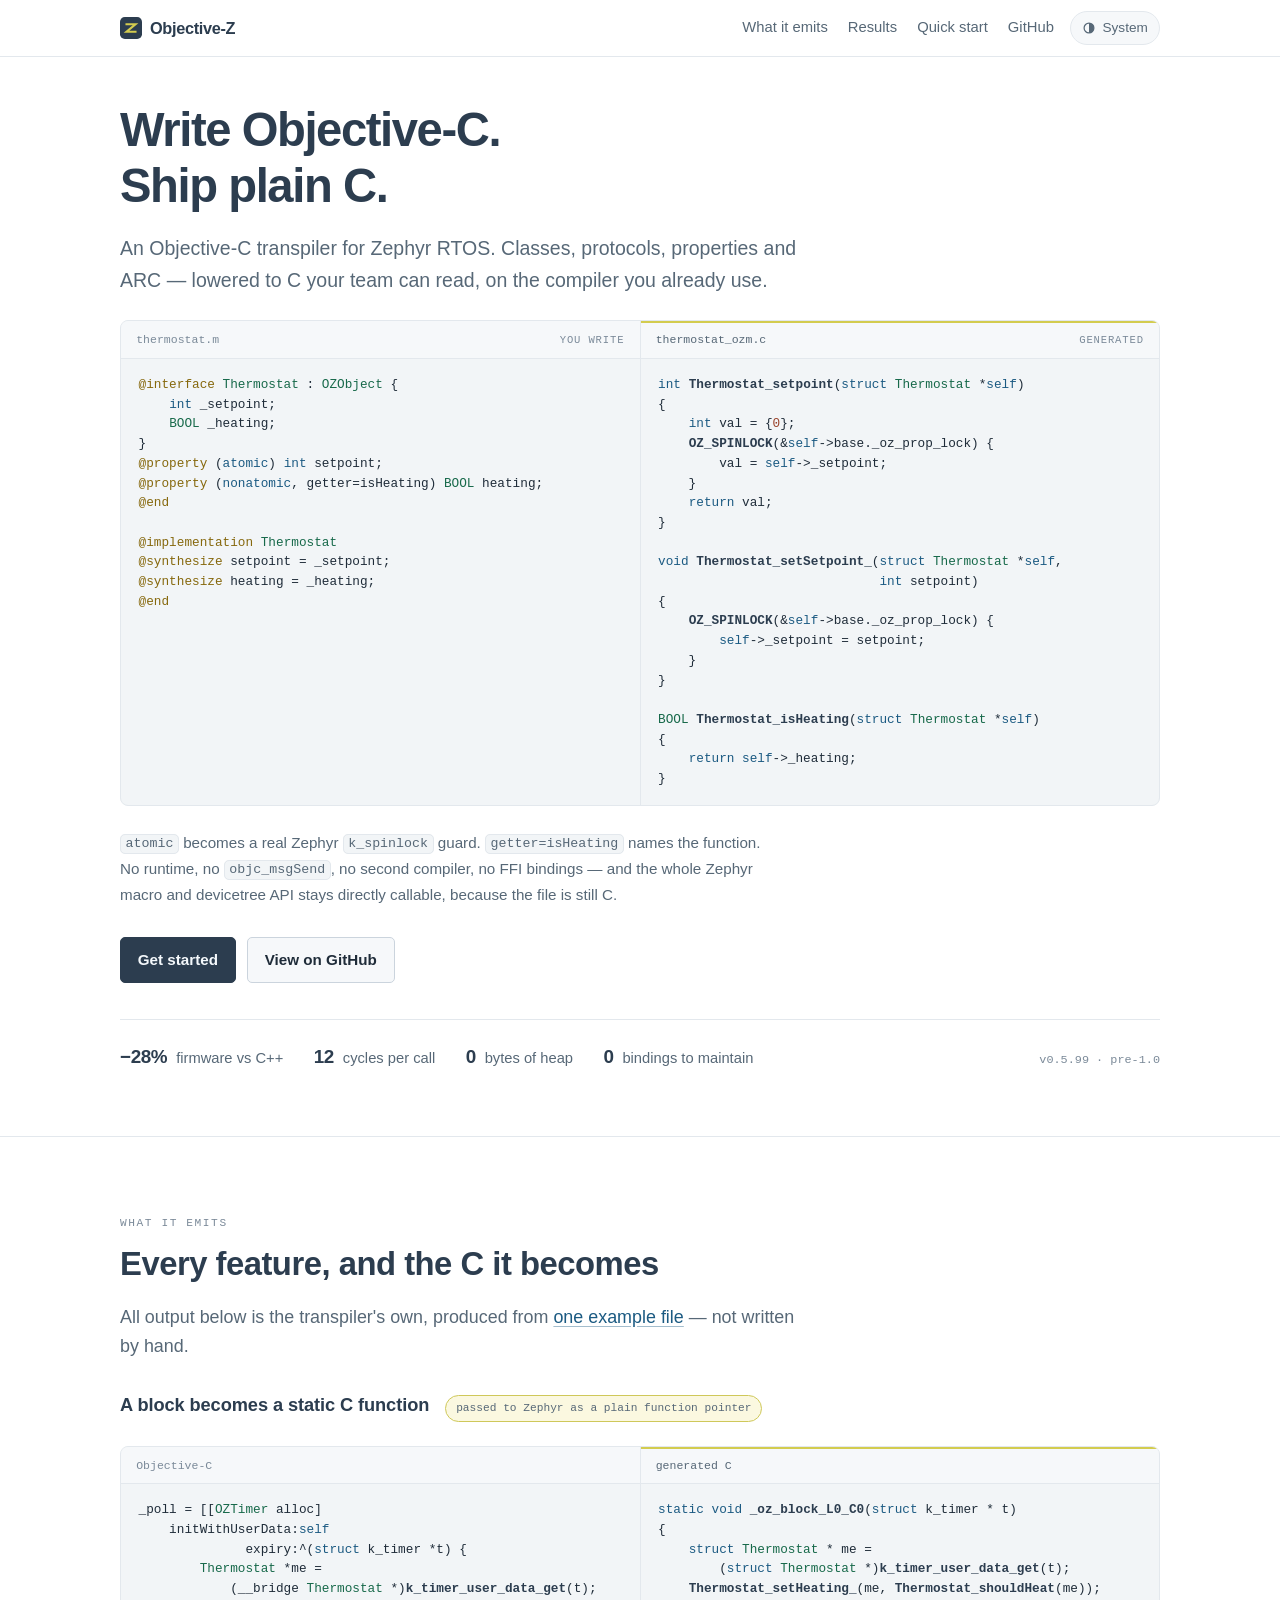
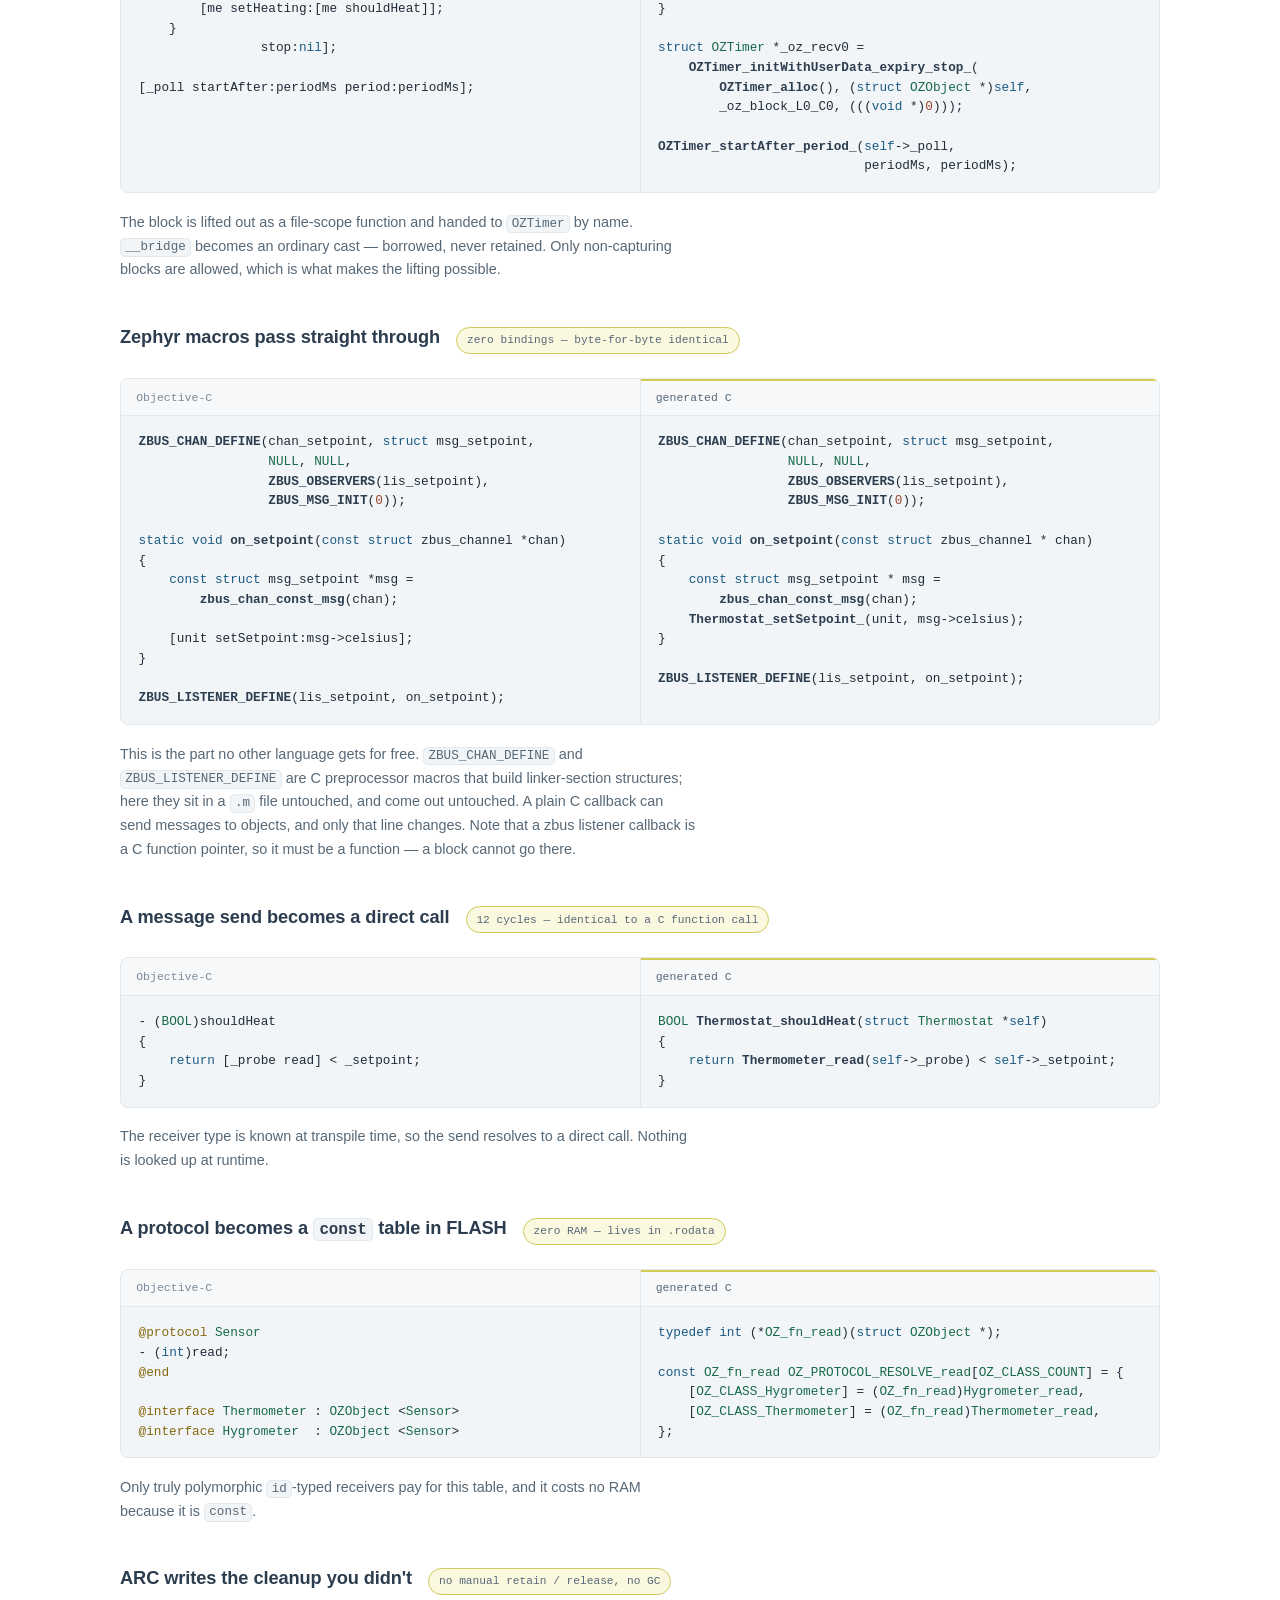
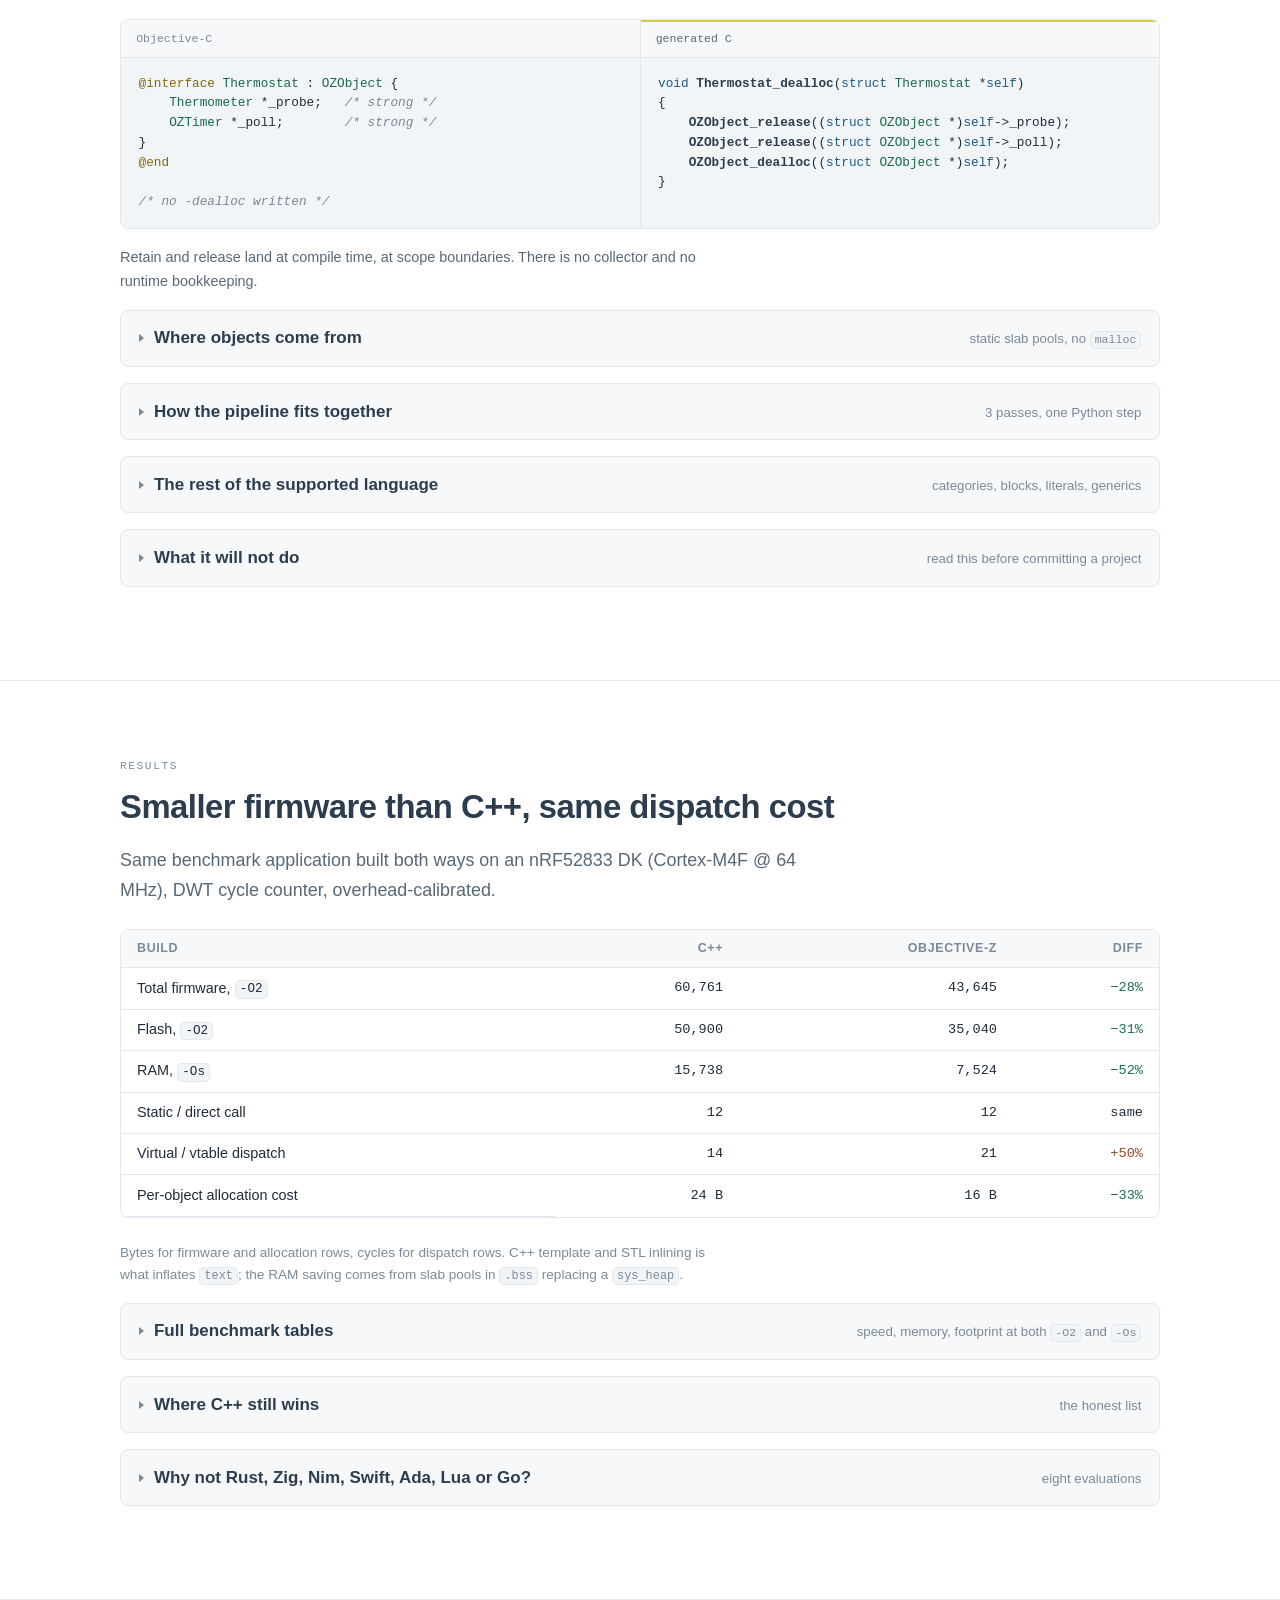
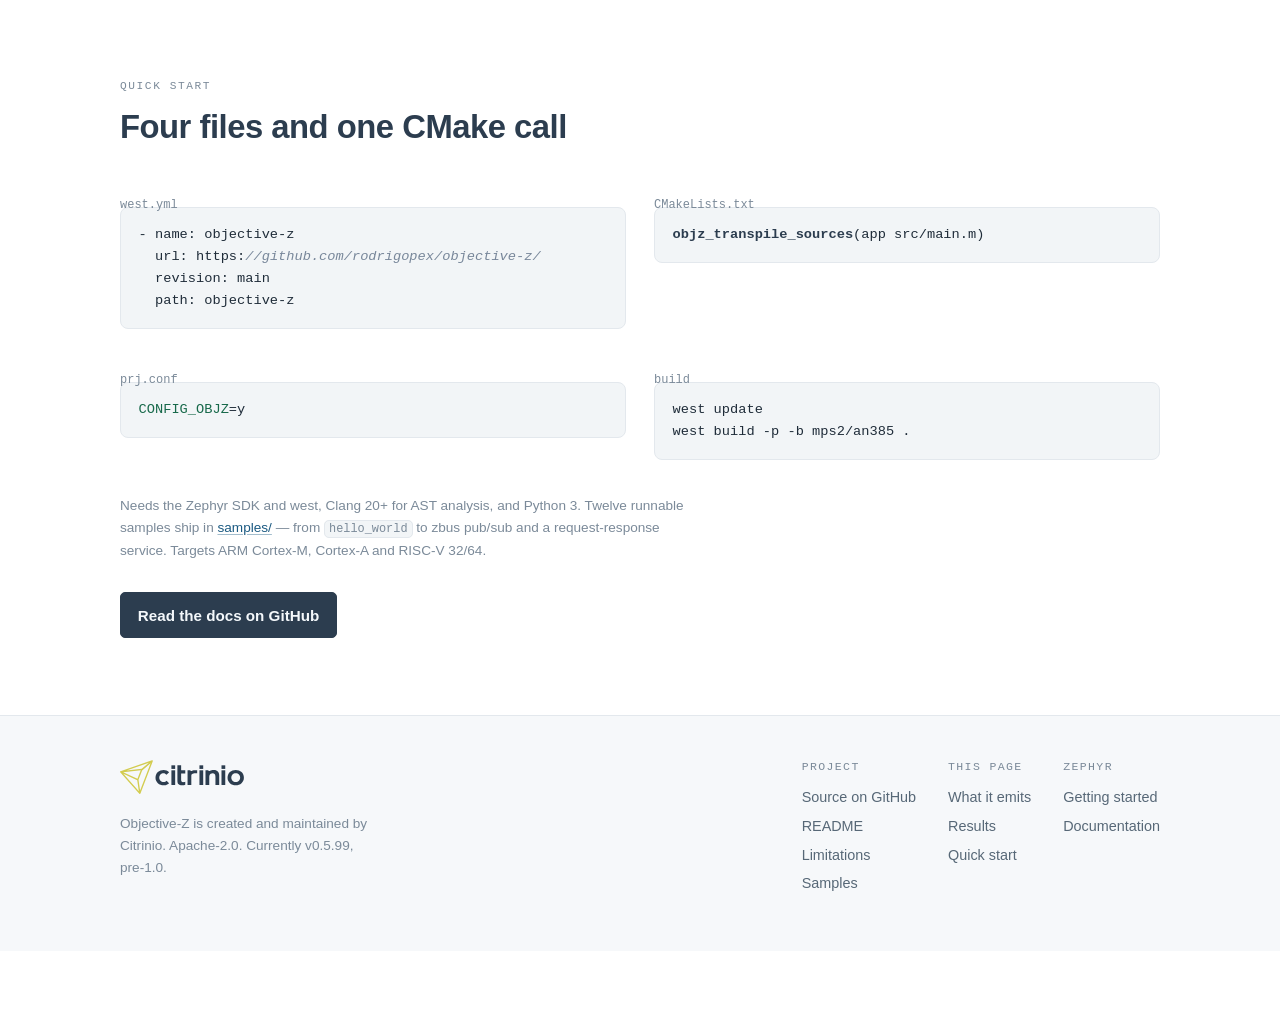
==== commit 6966e590: "Show atomic properties, blocks and Zephyr macros in the examples The hero now demonstrates two prope" ====
--- a/index.html
+++ b/index.html
@@ -79,48 +79,46 @@
     <div class="split">
       <div class="pane">
         <p class="pane-head"><span>thermostat.m</span> <span class="pane-tag">you write</span></p>
-<pre><code><span class="at">@interface</span> <span class="t">Thermometer</span> : <span class="t">OZObject</span> &lt;<span class="t">Sensor</span>&gt; {
-    <span class="k">int</span> _offset;
+<pre><code><span class="at">@interface</span> <span class="t">Thermostat</span> : <span class="t">OZObject</span> {
+    <span class="k">int</span> _setpoint;
+    <span class="t">BOOL</span> _heating;
 }
-<span class="at">@property</span> (<span class="k">nonatomic</span>) <span class="k">int</span> offset;
-- (<span class="k">int</span>)read;
+<span class="at">@property</span> (<span class="k">atomic</span>) <span class="k">int</span> setpoint;
+<span class="at">@property</span> (<span class="k">nonatomic</span>, getter=isHeating) <span class="t">BOOL</span> heating;
 <span class="at">@end</span>
 
-<span class="at">@implementation</span> <span class="t">Thermometer</span>
-<span class="at">@synthesize</span> offset = _offset;
-
-- (<span class="k">int</span>)read
-{
-    <span class="k">return</span> <span class="n">21</span> + _offset;
+<span class="at">@implementation</span> <span class="t">Thermostat</span>
+<span class="at">@synthesize</span> setpoint = _setpoint;
+<span class="at">@synthesize</span> heating = _heating;
+<span class="at">@end</span></code></pre>
+      </div>
+      <div class="pane">
+        <p class="pane-head"><span>thermostat_ozm.c</span> <span class="pane-tag">generated</span></p>
+<pre><code><span class="k">int</span> <span class="fn">Thermostat_setpoint</span>(<span class="k">struct</span> <span class="t">Thermostat</span> *<span class="k">self</span>)
+{
+    <span class="k">int</span> val = {<span class="n">0</span>};
+    <span class="fn">OZ_SPINLOCK</span>(&amp;<span class="k">self</span>-&gt;base._oz_prop_lock) {
+        val = <span class="k">self</span>-&gt;_setpoint;
+    }
+    <span class="k">return</span> val;
 }
-<span class="at">@end</span></code></pre>
-      </div>
-      <div class="pane">
-        <p class="pane-head"><span>thermostat_ozh.h + _ozm.c</span> <span class="pane-tag">generated</span></p>
-<pre><code><span class="k">struct</span> <span class="t">Thermometer</span> {
-    <span class="k">struct</span> <span class="t">OZObject</span> base;
-    <span class="k">int</span> _offset;
-};
-
-<span class="k">int</span> <span class="fn">Thermometer_offset</span>(<span class="k">struct</span> <span class="t">Thermometer</span> *<span class="k">self</span>)
-{
-    <span class="k">return</span> <span class="k">self</span>-&gt;_offset;
+
+<span class="k">void</span> <span class="fn">Thermostat_setSetpoint_</span>(<span class="k">struct</span> <span class="t">Thermostat</span> *<span class="k">self</span>,
+                             <span class="k">int</span> setpoint)
+{
+    <span class="fn">OZ_SPINLOCK</span>(&amp;<span class="k">self</span>-&gt;base._oz_prop_lock) {
+        <span class="k">self</span>-&gt;_setpoint = setpoint;
+    }
 }
 
-<span class="k">void</span> <span class="fn">Thermometer_setOffset_</span>(<span class="k">struct</span> <span class="t">Thermometer</span> *<span class="k">self</span>,
-                            <span class="k">int</span> offset)
-{
-    <span class="k">self</span>-&gt;_offset = offset;
-}
-
-<span class="k">int</span> <span class="fn">Thermometer_read</span>(<span class="k">struct</span> <span class="t">Thermometer</span> *<span class="k">self</span>)
-{
-    <span class="k">return</span> <span class="n">21</span> + <span class="k">self</span>-&gt;_offset;
+<span class="t">BOOL</span> <span class="fn">Thermostat_isHeating</span>(<span class="k">struct</span> <span class="t">Thermostat</span> *<span class="k">self</span>)
+{
+    <span class="k">return</span> <span class="k">self</span>-&gt;_heating;
 }</code></pre>
       </div>
     </div>
 
-    <p class="hero-note">That is the entire mechanism. No runtime, no <code>objc_msgSend</code>, no second compiler, no FFI bindings — and the whole Zephyr macro and devicetree API stays directly callable, because the file is still C.</p>
+    <p class="hero-note"><code>atomic</code> becomes a real Zephyr <code>k_spinlock</code> guard. <code>getter=isHeating</code> names the function. No runtime, no <code>objc_msgSend</code>, no second compiler, no FFI bindings — and the whole Zephyr macro and devicetree API stays directly callable, because the file is still C.</p>
 
     <div class="cta-row">
       <a class="btn btn-primary" href="#start">Get started</a>
@@ -141,7 +139,90 @@
   <div class="wrap">
     <p class="eyebrow">What it emits</p>
     <h2>Every feature, and the C it becomes</h2>
-    <p class="lede">All output below is produced by the transpiler, not written by hand.</p>
+    <p class="lede">All output below is the transpiler's own, produced from <a href="https://github.com/rodrigopex/objective-z.org/blob/main/examples/thermostat.m" rel="noopener noreferrer">one example file</a> — not written by hand.</p>
+
+    <div class="pair">
+      <div class="pair-head">
+        <h3>A block becomes a static C function</h3>
+        <span class="chip">passed to Zephyr as a plain function pointer</span>
+      </div>
+      <div class="split">
+        <div class="pane">
+          <p class="pane-head"><span>Objective-C</span></p>
+<pre><code>_poll = [[<span class="t">OZTimer</span> alloc]
+    initWithUserData:<span class="k">self</span>
+              expiry:^(<span class="k">struct</span> k_timer *t) {
+        <span class="t">Thermostat</span> *me =
+            (__bridge <span class="t">Thermostat</span> *)<span class="fn">k_timer_user_data_get</span>(t);
+        [me setHeating:[me shouldHeat]];
+    }
+                stop:<span class="k">nil</span>];
+
+[_poll startAfter:periodMs period:periodMs];</code></pre>
+        </div>
+        <div class="pane">
+          <p class="pane-head"><span>generated C</span></p>
+<pre><code><span class="k">static</span> <span class="k">void</span> <span class="fn">_oz_block_L0_C0</span>(<span class="k">struct</span> k_timer * t)
+{
+    <span class="k">struct</span> <span class="t">Thermostat</span> * me =
+        (<span class="k">struct</span> <span class="t">Thermostat</span> *)<span class="fn">k_timer_user_data_get</span>(t);
+    <span class="fn">Thermostat_setHeating_</span>(me, <span class="fn">Thermostat_shouldHeat</span>(me));
+}
+
+<span class="k">struct</span> <span class="t">OZTimer</span> *_oz_recv0 =
+    <span class="fn">OZTimer_initWithUserData_expiry_stop_</span>(
+        <span class="fn">OZTimer_alloc</span>(), (<span class="k">struct</span> <span class="t">OZObject</span> *)<span class="k">self</span>,
+        _oz_block_L0_C0, (((<span class="k">void</span> *)<span class="n">0</span>)));
+
+<span class="fn">OZTimer_startAfter_period_</span>(<span class="k">self</span>-&gt;_poll,
+                           periodMs, periodMs);</code></pre>
+        </div>
+      </div>
+      <p class="pair-note">The block is lifted out as a file-scope function and handed to <code>OZTimer</code> by name. <code>__bridge</code> becomes an ordinary cast — borrowed, never retained. Only non-capturing blocks are allowed, which is what makes the lifting possible.</p>
+    </div>
+
+    <div class="pair">
+      <div class="pair-head">
+        <h3>Zephyr macros pass straight through</h3>
+        <span class="chip">zero bindings — byte-for-byte identical</span>
+      </div>
+      <div class="split">
+        <div class="pane">
+          <p class="pane-head"><span>Objective-C</span></p>
+<pre><code><span class="fn">ZBUS_CHAN_DEFINE</span>(chan_setpoint, <span class="k">struct</span> msg_setpoint,
+                 <span class="t">NULL</span>, <span class="t">NULL</span>,
+                 <span class="fn">ZBUS_OBSERVERS</span>(lis_setpoint),
+                 <span class="fn">ZBUS_MSG_INIT</span>(<span class="n">0</span>));
+
+<span class="k">static</span> <span class="k">void</span> <span class="fn">on_setpoint</span>(<span class="k">const</span> <span class="k">struct</span> zbus_channel *chan)
+{
+    <span class="k">const</span> <span class="k">struct</span> msg_setpoint *msg =
+        <span class="fn">zbus_chan_const_msg</span>(chan);
+
+    [unit setSetpoint:msg-&gt;celsius];
+}
+
+<span class="fn">ZBUS_LISTENER_DEFINE</span>(lis_setpoint, on_setpoint);</code></pre>
+        </div>
+        <div class="pane">
+          <p class="pane-head"><span>generated C</span></p>
+<pre><code><span class="fn">ZBUS_CHAN_DEFINE</span>(chan_setpoint, <span class="k">struct</span> msg_setpoint,
+                 <span class="t">NULL</span>, <span class="t">NULL</span>,
+                 <span class="fn">ZBUS_OBSERVERS</span>(lis_setpoint),
+                 <span class="fn">ZBUS_MSG_INIT</span>(<span class="n">0</span>));
+
+<span class="k">static</span> <span class="k">void</span> <span class="fn">on_setpoint</span>(<span class="k">const</span> <span class="k">struct</span> zbus_channel * chan)
+{
+    <span class="k">const</span> <span class="k">struct</span> msg_setpoint * msg =
+        <span class="fn">zbus_chan_const_msg</span>(chan);
+    <span class="fn">Thermostat_setSetpoint_</span>(unit, msg-&gt;celsius);
+}
+
+<span class="fn">ZBUS_LISTENER_DEFINE</span>(lis_setpoint, on_setpoint);</code></pre>
+        </div>
+      </div>
+      <p class="pair-note">This is the part no other language gets for free. <code>ZBUS_CHAN_DEFINE</code> and <code>ZBUS_LISTENER_DEFINE</code> are C preprocessor macros that build linker-section structures; here they sit in a <code>.m</code> file untouched, and come out untouched. A plain C callback can send messages to objects, and only that line changes. Note that a zbus listener callback is a C function pointer, so it must be a function — a block cannot go there.</p>
+    </div>
 
     <div class="pair">
       <div class="pair-head">
@@ -187,7 +268,7 @@
 <pre><code><span class="k">typedef</span> <span class="k">int</span> (*<span class="t">OZ_fn_read</span>)(<span class="k">struct</span> <span class="t">OZObject</span> *);
 
 <span class="k">const</span> <span class="t">OZ_fn_read</span> <span class="t">OZ_PROTOCOL_RESOLVE_read</span>[<span class="t">OZ_CLASS_COUNT</span>] = {
-    [<span class="t">OZ_CLASS_Hygrometer</span>]  = (<span class="t">OZ_fn_read</span>)<span class="t">Hygrometer_read</span>,
+    [<span class="t">OZ_CLASS_Hygrometer</span>] = (<span class="t">OZ_fn_read</span>)<span class="t">Hygrometer_read</span>,
     [<span class="t">OZ_CLASS_Thermometer</span>] = (<span class="t">OZ_fn_read</span>)<span class="t">Thermometer_read</span>,
 };</code></pre>
         </div>
@@ -205,7 +286,7 @@
           <p class="pane-head"><span>Objective-C</span></p>
 <pre><code><span class="at">@interface</span> <span class="t">Thermostat</span> : <span class="t">OZObject</span> {
     <span class="t">Thermometer</span> *_probe;   <span class="c">/* strong */</span>
-    <span class="k">int</span> _setpoint;
+    <span class="t">OZTimer</span> *_poll;        <span class="c">/* strong */</span>
 }
 <span class="at">@end</span>
 
@@ -216,6 +297,7 @@
 <pre><code><span class="k">void</span> <span class="fn">Thermostat_dealloc</span>(<span class="k">struct</span> <span class="t">Thermostat</span> *<span class="k">self</span>)
 {
     <span class="fn">OZObject_release</span>((<span class="k">struct</span> <span class="t">OZObject</span> *)<span class="k">self</span>-&gt;_probe);
+    <span class="fn">OZObject_release</span>((<span class="k">struct</span> <span class="t">OZObject</span> *)<span class="k">self</span>-&gt;_poll);
     <span class="fn">OZObject_dealloc</span>((<span class="k">struct</span> <span class="t">OZObject</span> *)<span class="k">self</span>);
 }</code></pre>
         </div>
@@ -223,36 +305,37 @@
       <p class="pair-note">Retain and release land at compile time, at scope boundaries. There is no collector and no runtime bookkeeping.</p>
     </div>
 
-    <div class="pair">
-      <div class="pair-head">
-        <h3><code>alloc</code> comes from a static pool, not a heap</h3>
-        <span class="chip">0 B allocator overhead per object</span>
-      </div>
-      <div class="split">
-        <div class="pane">
-          <p class="pane-head"><span>Objective-C</span></p>
-<pre><code><span class="t">Thermometer</span> *t = [[<span class="t">Thermometer</span> alloc] init];</code></pre>
-        </div>
-        <div class="pane">
-          <p class="pane-head"><span>generated C</span></p>
-<pre><code><span class="fn">OZ_SLAB_DEFINE</span>(oz_slab_Thermometer,
-               <span class="k">sizeof</span>(<span class="k">struct</span> <span class="t">Thermometer</span>), <span class="n">1</span>, <span class="n">4</span>);
-
-<span class="k">static</span> <span class="k">inline</span> <span class="k">struct</span> <span class="t">Thermometer</span> *<span class="fn">Thermometer_alloc</span>(<span class="k">void</span>)
-{
-    <span class="k">struct</span> <span class="t">Thermometer</span> *obj;
-    <span class="k">if</span> (<span class="fn">oz_slab_alloc</span>(&amp;oz_slab_Thermometer, (<span class="k">void</span> **)&amp;obj) != <span class="n">0</span>) {
-        <span class="k">return</span> (<span class="k">struct</span> <span class="t">Thermometer</span> *)<span class="n">0</span>;
+    <details>
+      <summary>Where objects come from <span class="hint">static slab pools, no <code>malloc</code></span></summary>
+      <div class="details-body">
+        <div class="split">
+          <div class="pane">
+            <p class="pane-head"><span>Objective-C</span></p>
+<pre><code><span class="t">Thermostat</span> *unit = [[<span class="t">Thermostat</span> alloc]
+        initWithProbe:probe pollEvery:<span class="n">1000</span>];</code></pre>
+          </div>
+          <div class="pane">
+            <p class="pane-head"><span>generated C</span></p>
+<pre><code><span class="fn">OZ_SLAB_DEFINE</span>(oz_slab_Thermostat,
+               <span class="k">sizeof</span>(<span class="k">struct</span> <span class="t">Thermostat</span>), <span class="n">1</span>, <span class="n">4</span>);
+
+<span class="k">static</span> <span class="k">inline</span> <span class="k">struct</span> <span class="t">Thermostat</span> *<span class="fn">Thermostat_alloc</span>(<span class="k">void</span>)
+{
+    <span class="k">struct</span> <span class="t">Thermostat</span> *obj;
+    <span class="k">if</span> (<span class="fn">oz_slab_alloc</span>(&amp;oz_slab_Thermostat,
+                      (<span class="k">void</span> **)&amp;obj) != <span class="n">0</span>) {
+        <span class="k">return</span> (<span class="k">struct</span> <span class="t">Thermostat</span> *)<span class="n">0</span>;
     }
-    <span class="fn">memset</span>(obj, <span class="n">0</span>, <span class="k">sizeof</span>(<span class="k">struct</span> <span class="t">Thermometer</span>));
-    obj-&gt;base._meta.class_id = <span class="t">OZ_CLASS_Thermometer</span>;
+    <span class="fn">memset</span>(obj, <span class="n">0</span>, <span class="k">sizeof</span>(<span class="k">struct</span> <span class="t">Thermostat</span>));
+    obj-&gt;base._meta.class_id = <span class="t">OZ_CLASS_Thermostat</span>;
     <span class="fn">oz_atomic_init</span>(&amp;obj-&gt;base._refcount, <span class="n">1</span>);
     <span class="k">return</span> obj;
 }</code></pre>
-        </div>
-      </div>
-      <p class="pair-note">Pool sizes are derived from AST analysis and live in <code>.bss</code>. No <code>malloc</code>, no fragmentation, no chunk header per object.</p>
-    </div>
+          </div>
+        </div>
+        <p>Pool sizes are derived from AST analysis and live in <code>.bss</code>. No <code>malloc</code>, no fragmentation, and no allocator header per object — the slab block size is exactly <code>sizeof</code> the struct.</p>
+      </div>
+    </details>
 
     <details>
       <summary>How the pipeline fits together <span class="hint">3 passes, one Python step</span></summary>
@@ -305,7 +388,7 @@
       <div class="details-body">
         <ul class="tight">
           <li><strong>Categories</strong> merged at AST collection time; <strong><code>@synchronized</code></strong> as a RAII spinlock; <strong><code>+initialize</code></strong> called before <code>main()</code> via <code>SYS_INIT</code>.</li>
-          <li><strong>Blocks</strong> (non-capturing) become static C functions; <strong><code>__block</code></strong> variables are promoted to file scope.</li>
+          <li><strong><code>__block</code></strong> variables are promoted to file scope (blocks themselves are shown above).</li>
           <li><strong>Fast enumeration</strong> — <code>for (id obj in collection)</code>; <strong>boxed and collection literals</strong> — <code>@42</code>, <code>@[a, b]</code>, <code>@{k: v}</code>, and subscripting.</li>
           <li><strong>Lightweight generics</strong> for typed collections.</li>
           <li><strong>Foundation</strong> — <code>OZObject</code>, <code>OZString</code>, <code>OZMutableString</code>, <code>OZArray</code>, <code>OZDictionary</code>, <code>OZQ31</code> fixed point, <code>OZHeap</code>, <code>OZSpinLock</code>, <code>OZTimer</code>, <code>OZDefer</code>, <code>OZLog</code>.</li>
--- a/css/main.css
+++ b/css/main.css
@@ -959,7 +959,9 @@
 
 .start-grid {
   display: grid;
-  grid-template-columns: repeat(auto-fit, minmax(min(20rem, 100%), 1fr));
+  /* 24rem keeps this to two columns; at 20rem it became three and the
+     code lines no longer fit. */
+  grid-template-columns: repeat(auto-fit, minmax(min(24rem, 100%), 1fr));
   gap: 0 1.75rem;
   margin-top: 1.75rem;
 }
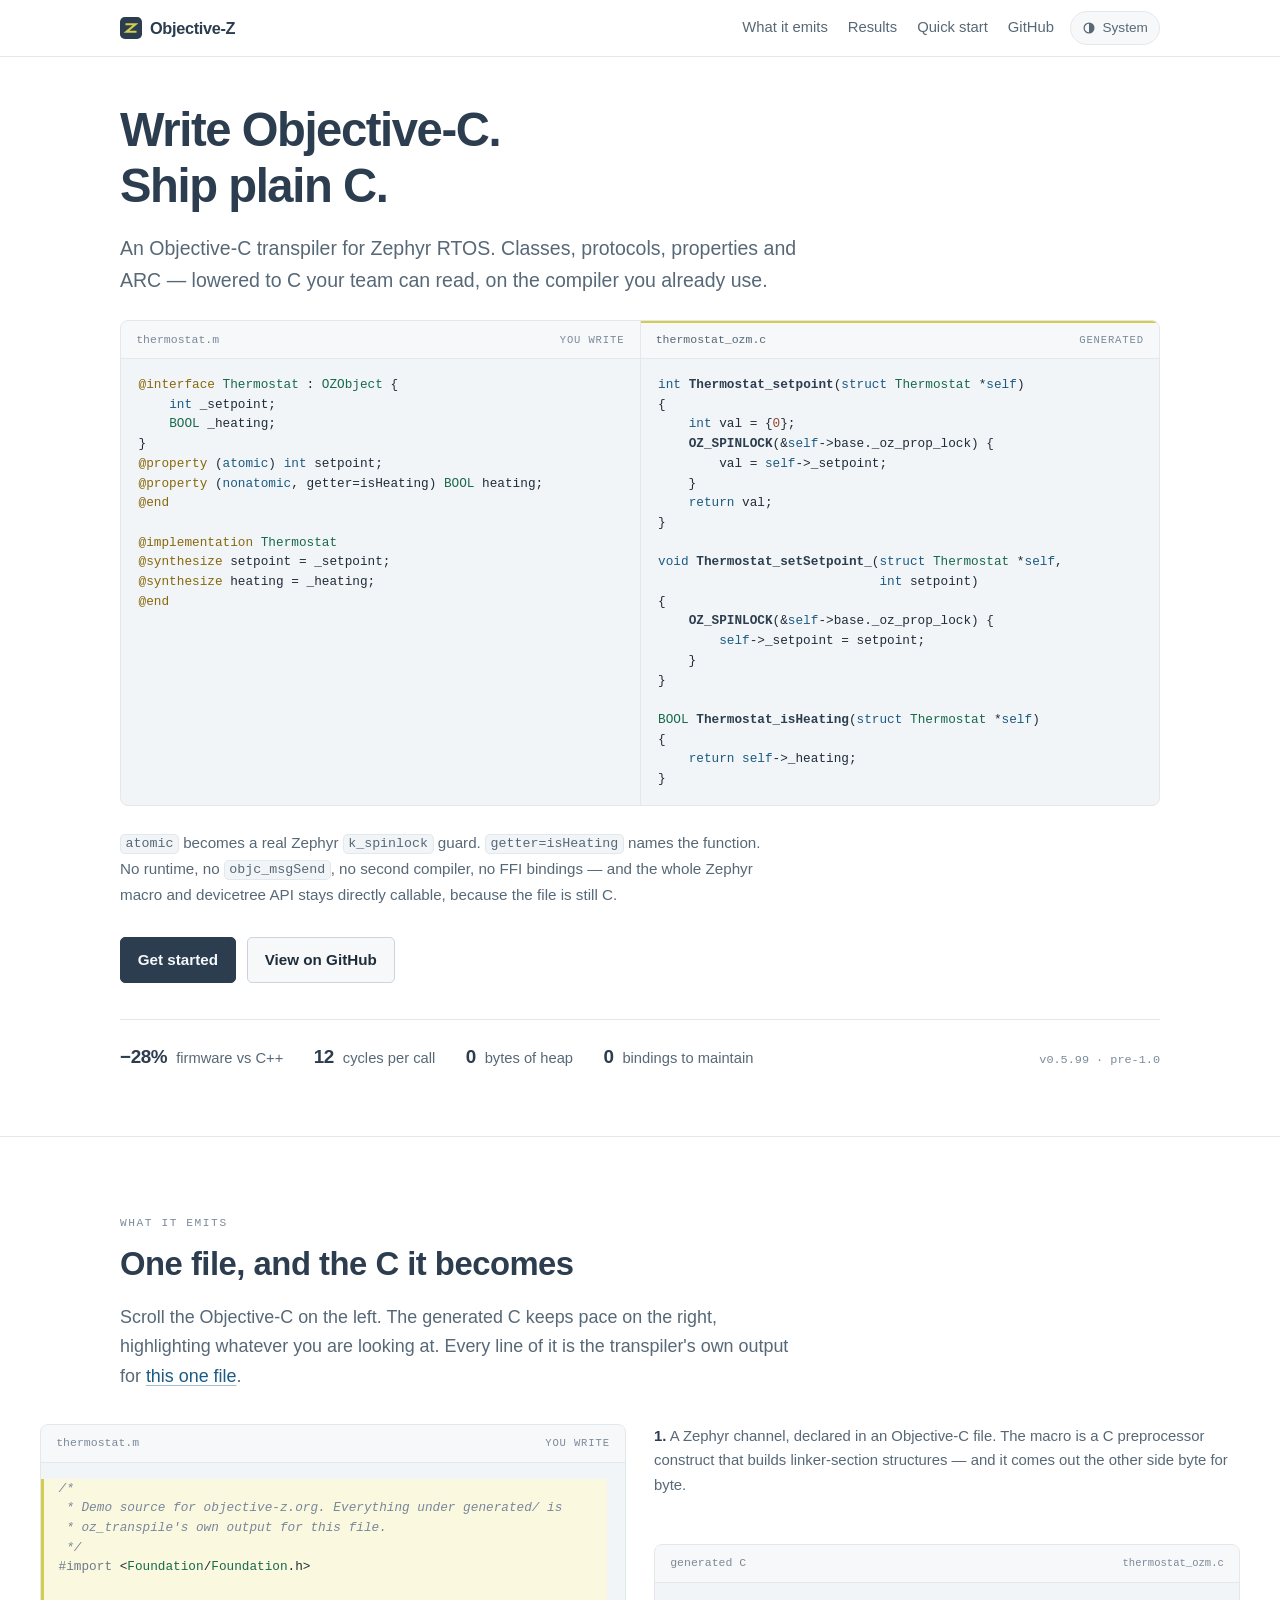
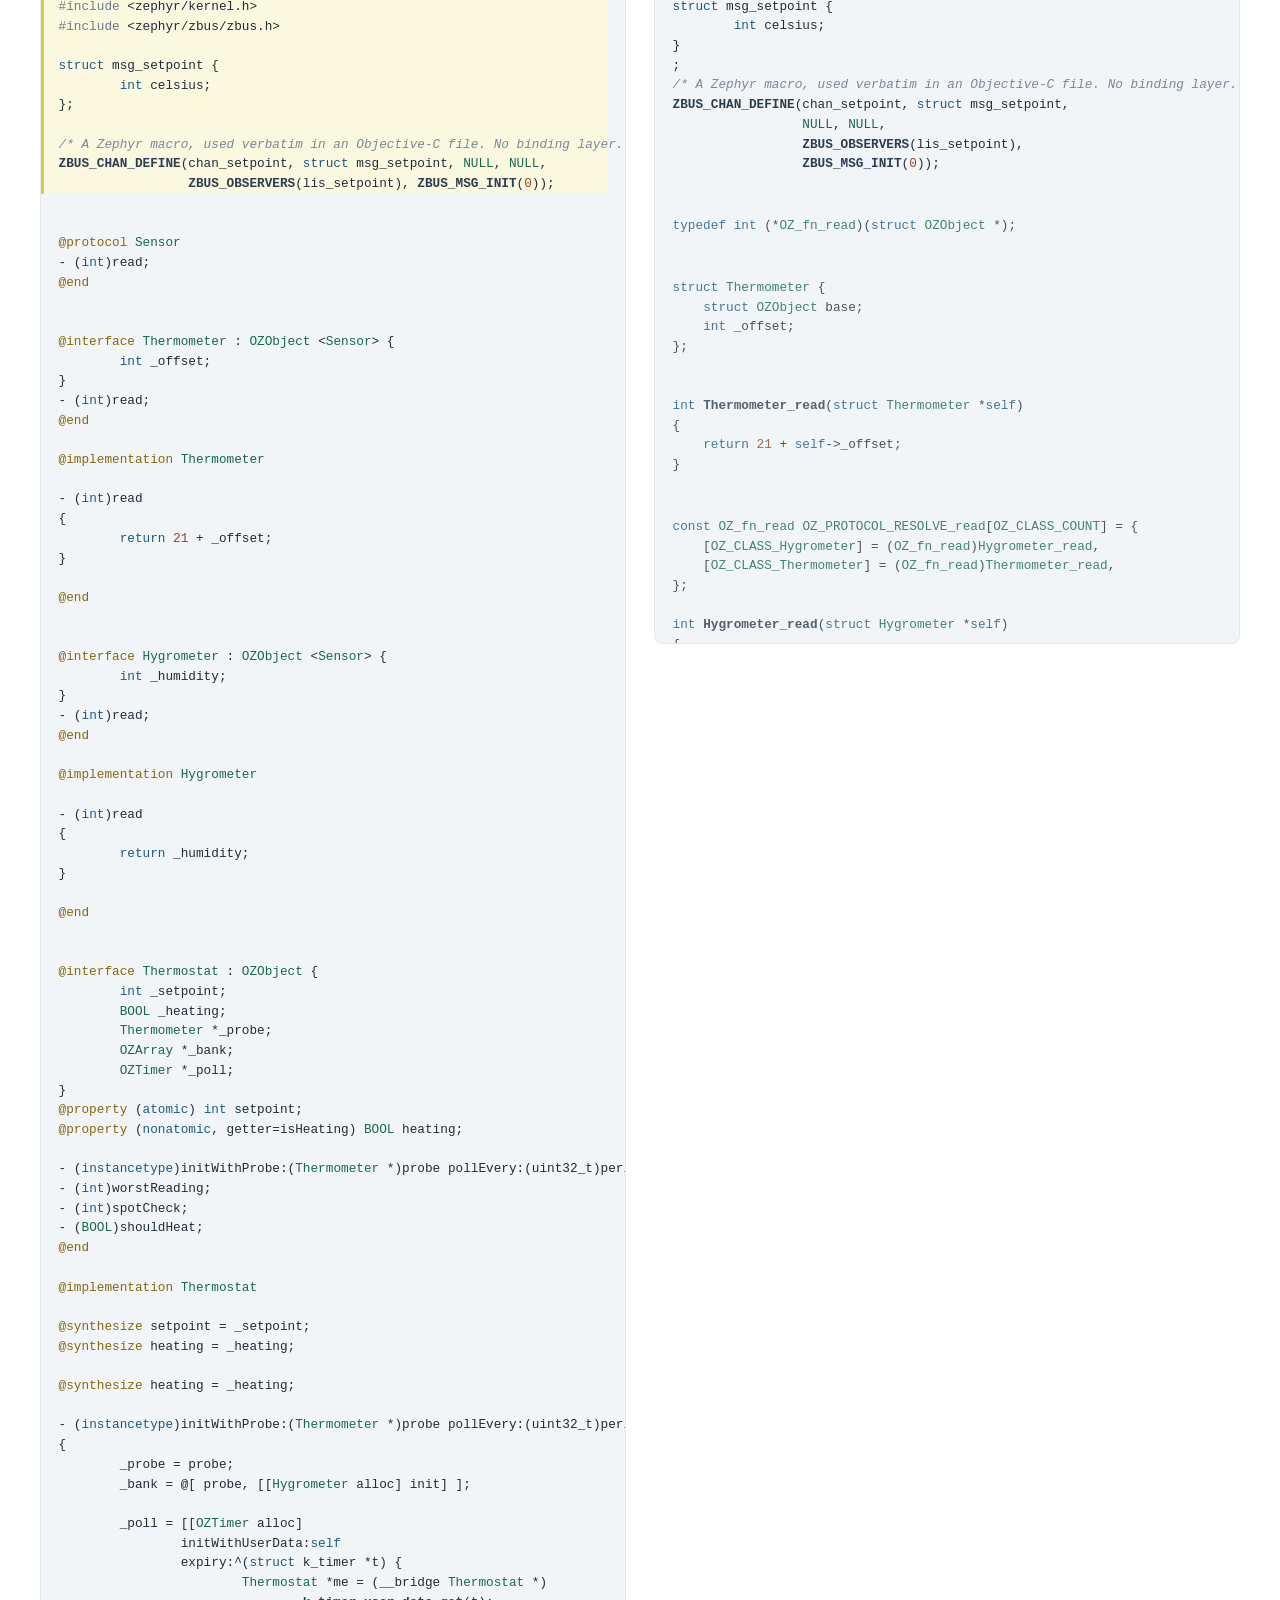
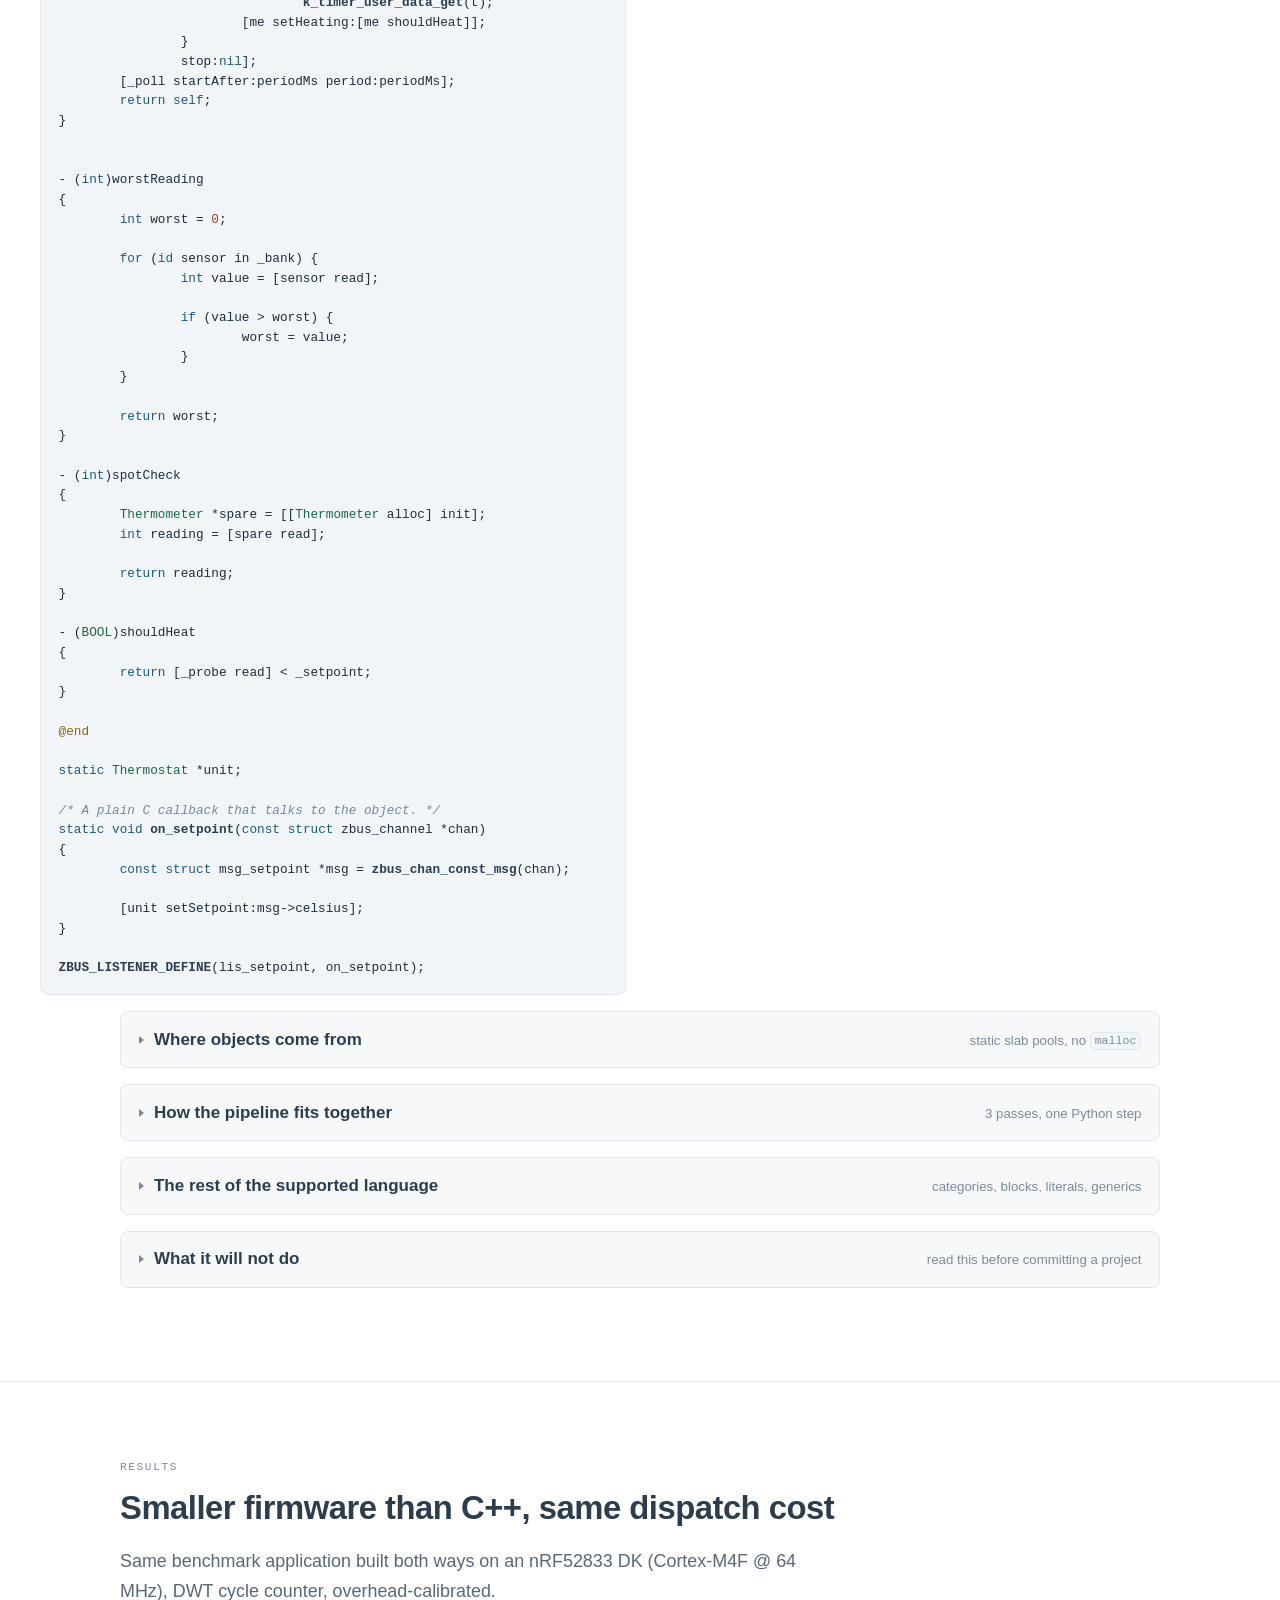
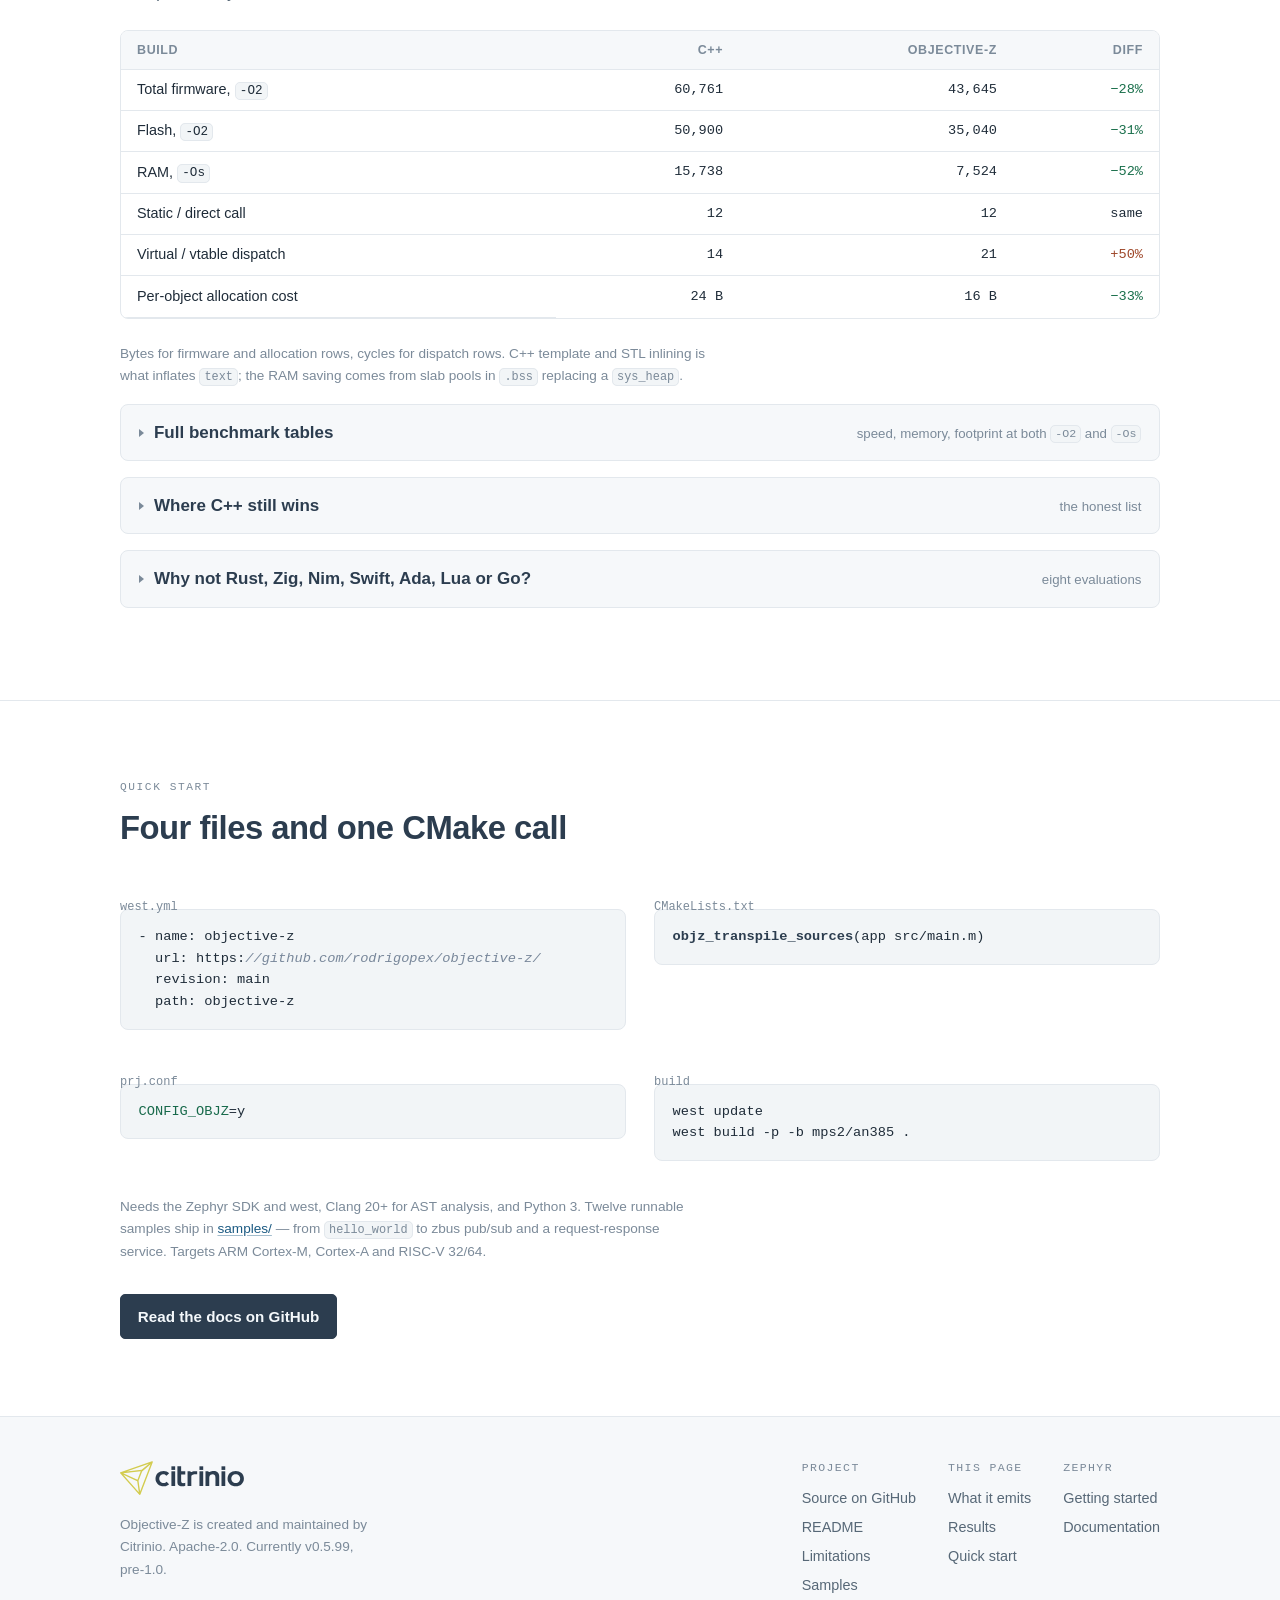
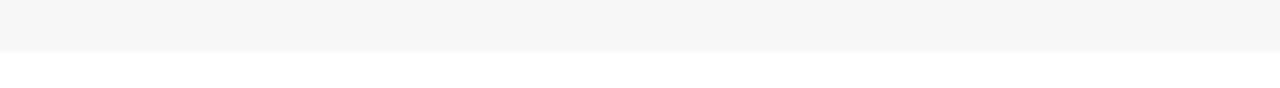
==== commit cc53d301: "Replace the feature pairs with a scroll-linked code tour One example file now runs down the left col" ====
--- a/index.html
+++ b/index.html
@@ -28,6 +28,7 @@
 
 <link rel="stylesheet" href="/css/main.css">
 <script src="/js/theme.js"></script>
+<script src="/js/tour.js" defer></script>
 </head>
 <body>
 
@@ -138,173 +139,311 @@
 <section id="translate">
   <div class="wrap">
     <p class="eyebrow">What it emits</p>
-    <h2>Every feature, and the C it becomes</h2>
-    <p class="lede">All output below is the transpiler's own, produced from <a href="https://github.com/rodrigopex/objective-z.org/blob/main/examples/thermostat.m" rel="noopener noreferrer">one example file</a> — not written by hand.</p>
-
-    <div class="pair">
-      <div class="pair-head">
-        <h3>A block becomes a static C function</h3>
-        <span class="chip">passed to Zephyr as a plain function pointer</span>
-      </div>
-      <div class="split">
-        <div class="pane">
-          <p class="pane-head"><span>Objective-C</span></p>
-<pre><code>_poll = [[<span class="t">OZTimer</span> alloc]
-    initWithUserData:<span class="k">self</span>
-              expiry:^(<span class="k">struct</span> k_timer *t) {
-        <span class="t">Thermostat</span> *me =
-            (__bridge <span class="t">Thermostat</span> *)<span class="fn">k_timer_user_data_get</span>(t);
-        [me setHeating:[me shouldHeat]];
+    <h2>One file, and the C it becomes</h2>
+    <p class="lede">Scroll the Objective-C on the left. The generated C keeps pace on the right, highlighting whatever you are looking at. Every line of it is the transpiler's own output for <a href="https://github.com/rodrigopex/objective-z.org/blob/main/examples/thermostat.m" rel="noopener noreferrer">this one file</a>.</p>
+  </div>
+
+  <div class="wrap wrap-tour">
+    <div class="tour" id="tour">
+      <div class="tour-code">
+        <p class="pane-head"><span>thermostat.m</span> <span class="pane-tag">you write</span></p>
+<pre><code><span class="g" data-step="1"><span class="c">/*
+ * Demo source for objective-z.org. Everything under generated/ is
+ * oz_transpile's own output for this file.
+ */</span>
+<span class="pp">#import</span> &lt;<span class="t">Foundation</span>/<span class="t">Foundation</span>.h&gt;
+
+<span class="pp">#include</span> &lt;zephyr/kernel.h&gt;
+<span class="pp">#include</span> &lt;zephyr/zbus/zbus.h&gt;
+
+<span class="k">struct</span> msg_setpoint {
+        <span class="k">int</span> celsius;
+};
+
+<span class="c">/* A Zephyr macro, used verbatim in an Objective-C file. No binding layer. */</span>
+<span class="fn">ZBUS_CHAN_DEFINE</span>(chan_setpoint, <span class="k">struct</span> msg_setpoint, <span class="t">NULL</span>, <span class="t">NULL</span>,
+                 <span class="fn">ZBUS_OBSERVERS</span>(lis_setpoint), <span class="fn">ZBUS_MSG_INIT</span>(<span class="n">0</span>));
+</span>
+<span class="g" data-step="2">
+<span class="at">@protocol</span> <span class="t">Sensor</span>
+- (<span class="k">int</span>)read;
+<span class="at">@end</span>
+</span>
+<span class="g" data-step="3">
+<span class="at">@interface</span> <span class="t">Thermometer</span> : <span class="t">OZObject</span> &lt;<span class="t">Sensor</span>&gt; {
+        <span class="k">int</span> _offset;
+}
+- (<span class="k">int</span>)read;
+<span class="at">@end</span>
+
+<span class="at">@implementation</span> <span class="t">Thermometer</span>
+
+- (<span class="k">int</span>)read
+{
+        <span class="k">return</span> <span class="n">21</span> + _offset;
+}
+
+<span class="at">@end</span>
+</span>
+<span class="g" data-step="4">
+<span class="at">@interface</span> <span class="t">Hygrometer</span> : <span class="t">OZObject</span> &lt;<span class="t">Sensor</span>&gt; {
+        <span class="k">int</span> _humidity;
+}
+- (<span class="k">int</span>)read;
+<span class="at">@end</span>
+
+<span class="at">@implementation</span> <span class="t">Hygrometer</span>
+
+- (<span class="k">int</span>)read
+{
+        <span class="k">return</span> _humidity;
+}
+
+<span class="at">@end</span>
+</span>
+<span class="g" data-step="5">
+<span class="at">@interface</span> <span class="t">Thermostat</span> : <span class="t">OZObject</span> {
+        <span class="k">int</span> _setpoint;
+        <span class="t">BOOL</span> _heating;
+        <span class="t">Thermometer</span> *_probe;
+        <span class="t">OZArray</span> *_bank;
+        <span class="t">OZTimer</span> *_poll;
+}
+<span class="at">@property</span> (<span class="k">atomic</span>) <span class="k">int</span> setpoint;
+<span class="at">@property</span> (<span class="k">nonatomic</span>, getter=isHeating) <span class="t">BOOL</span> heating;
+
+- (<span class="k">instancetype</span>)initWithProbe:(<span class="t">Thermometer</span> *)probe pollEvery:(uint32_t)periodMs;
+- (<span class="k">int</span>)worstReading;
+- (<span class="k">int</span>)spotCheck;
+- (<span class="t">BOOL</span>)shouldHeat;
+<span class="at">@end</span>
+
+<span class="at">@implementation</span> <span class="t">Thermostat</span>
+
+<span class="at">@synthesize</span> setpoint = _setpoint;
+<span class="at">@synthesize</span> heating = _heating;</span>
+<span class="g" data-step="6"><span class="at">@synthesize</span> heating = _heating;
+
+- (<span class="k">instancetype</span>)initWithProbe:(<span class="t">Thermometer</span> *)probe pollEvery:(uint32_t)periodMs
+{
+        _probe = probe;
+        _bank = @[ probe, [[<span class="t">Hygrometer</span> alloc] init] ];
+
+        _poll = [[<span class="t">OZTimer</span> alloc]
+                initWithUserData:<span class="k">self</span>
+                expiry:^(<span class="k">struct</span> k_timer *t) {
+                        <span class="t">Thermostat</span> *me = (__bridge <span class="t">Thermostat</span> *)
+                                <span class="fn">k_timer_user_data_get</span>(t);
+                        [me setHeating:[me shouldHeat]];
+                }
+                stop:<span class="k">nil</span>];
+        [_poll startAfter:periodMs period:periodMs];
+        <span class="k">return</span> <span class="k">self</span>;
+}
+</span>
+<span class="g" data-step="7">
+- (<span class="k">int</span>)worstReading
+{
+        <span class="k">int</span> worst = <span class="n">0</span>;
+
+        <span class="k">for</span> (<span class="k">id</span> sensor in _bank) {
+                <span class="k">int</span> value = [sensor read];
+
+                <span class="k">if</span> (value &gt; worst) {
+                        worst = value;
+                }
+        }
+
+        <span class="k">return</span> worst;
+}
+</span>
+<span class="g" data-step="8">- (<span class="k">int</span>)spotCheck
+{
+        <span class="t">Thermometer</span> *spare = [[<span class="t">Thermometer</span> alloc] init];
+        <span class="k">int</span> reading = [spare read];
+
+        <span class="k">return</span> reading;
+}
+</span>
+<span class="g" data-step="9">- (<span class="t">BOOL</span>)shouldHeat
+{
+        <span class="k">return</span> [_probe read] &lt; _setpoint;
+}
+
+<span class="at">@end</span>
+</span>
+<span class="g" data-step="10"><span class="k">static</span> <span class="t">Thermostat</span> *unit;
+
+<span class="c">/* A plain C callback that talks to the object. */</span>
+<span class="k">static</span> <span class="k">void</span> <span class="fn">on_setpoint</span>(<span class="k">const</span> <span class="k">struct</span> zbus_channel *chan)
+{
+        <span class="k">const</span> <span class="k">struct</span> msg_setpoint *msg = <span class="fn">zbus_chan_const_msg</span>(chan);
+
+        [unit setSetpoint:msg-&gt;celsius];
+}
+
+<span class="fn">ZBUS_LISTENER_DEFINE</span>(lis_setpoint, on_setpoint);</span></code></pre>
+      </div>
+
+      <aside class="tour-panel">
+        <div class="tour-notes">
+<p class="tour-note" data-step="1"><b>1.</b> A Zephyr channel, declared in an Objective-C file. The macro is a C preprocessor construct that builds linker-section structures — and it comes out the other side byte for byte.</p>
+<p class="tour-note" data-step="2"><b>2.</b> A protocol first becomes a function-pointer type. Nothing is allocated and nothing is looked up yet.</p>
+<p class="tour-note" data-step="3"><b>3.</b> The class becomes a struct whose first member is its superclass, so an upcast is a pointer cast. The method becomes a function taking <code>self</code> explicitly.</p>
+<p class="tour-note" data-step="4"><b>4.</b> Now that two classes conform, the protocol gets a <code>const</code> table indexed by class id. It lives in <code>.rodata</code>, so it costs FLASH and no RAM at all.</p>
+<p class="tour-note" data-step="5"><b>5.</b> <code>atomic</code> wraps both accessors in a real Zephyr <code>k_spinlock</code> guard. <code>getter=isHeating</code> names the generated function; the setter keeps its conventional name.</p>
+<p class="tour-note" data-step="6"><b>6.</b> The array literal becomes a stack buffer of retained objects. The expiry block is lifted out as a file-scope function and handed to the timer by name — which is why only non-capturing blocks are allowed. <code>__bridge</code> is just a cast.</p>
+<p class="tour-note" data-step="7"><b>7.</b> Fast enumeration becomes an explicit iterator loop. Because <code>sensor</code> is <code>id</code>, the read goes through the protocol table — one indexed load, no message lookup. This is the polymorphic path.</p>
+<p class="tour-note" data-step="8"><b>8.</b> Nothing in this method mentions memory. ARC works out that <code>spare</code> dies at the closing brace and injects the release for you — before the return, at compile time. No collector, no runtime bookkeeping, and the exact instruction is right there to audit.</p>
+<p class="tour-note" data-step="9"><b>9.</b> Here the receiver type is known, so the send collapses to a direct call. And the <code>dealloc</code> you never wrote releases every strong ivar.</p>
+<p class="tour-note" data-step="10"><b>10.</b> A plain C callback can talk to objects. Only the message send is rewritten; the listener macro and the function signature are untouched.</p>
+        </div>
+        <div class="pane tour-out">
+          <p class="pane-head"><span>generated C</span> <span class="pane-tag" id="tour-file">thermostat_ozm.c</span></p>
+<pre><code><span class="g" data-step="1" data-file="thermostat_ozm.c"><span class="k">struct</span> msg_setpoint {
+        <span class="k">int</span> celsius;
+}
+;
+<span class="c">/* A Zephyr macro, used verbatim in an Objective-C file. No binding layer. */</span>
+<span class="fn">ZBUS_CHAN_DEFINE</span>(chan_setpoint, <span class="k">struct</span> msg_setpoint,
+                 <span class="t">NULL</span>, <span class="t">NULL</span>,
+                 <span class="fn">ZBUS_OBSERVERS</span>(lis_setpoint),
+                 <span class="fn">ZBUS_MSG_INIT</span>(<span class="n">0</span>));</span>
+<span class="g" data-step="2" data-file="oz_dispatch.h"><span class="k">typedef</span> <span class="k">int</span> (*<span class="t">OZ_fn_read</span>)(<span class="k">struct</span> <span class="t">OZObject</span> *);</span>
+<span class="g" data-step="3" data-file="thermostat_ozh.h · thermostat_ozm.c"><span class="k">struct</span> <span class="t">Thermometer</span> {
+    <span class="k">struct</span> <span class="t">OZObject</span> base;
+    <span class="k">int</span> _offset;
+};
+
+
+<span class="k">int</span> <span class="fn">Thermometer_read</span>(<span class="k">struct</span> <span class="t">Thermometer</span> *<span class="k">self</span>)
+{
+    <span class="k">return</span> <span class="n">21</span> + <span class="k">self</span>-&gt;_offset;
+}</span>
+<span class="g" data-step="4" data-file="oz_dispatch.c · thermostat_ozm.c"><span class="k">const</span> <span class="t">OZ_fn_read</span> <span class="t">OZ_PROTOCOL_RESOLVE_read</span>[<span class="t">OZ_CLASS_COUNT</span>] = {
+    [<span class="t">OZ_CLASS_Hygrometer</span>] = (<span class="t">OZ_fn_read</span>)<span class="t">Hygrometer_read</span>,
+    [<span class="t">OZ_CLASS_Thermometer</span>] = (<span class="t">OZ_fn_read</span>)<span class="t">Thermometer_read</span>,
+};
+
+<span class="k">int</span> <span class="fn">Hygrometer_read</span>(<span class="k">struct</span> <span class="t">Hygrometer</span> *<span class="k">self</span>)
+{
+    <span class="k">return</span> <span class="k">self</span>-&gt;_humidity;
+}</span>
+<span class="g" data-step="5" data-file="thermostat_ozh.h · thermostat_ozm.c"><span class="k">struct</span> <span class="t">Thermostat</span> {
+    <span class="k">struct</span> <span class="t">OZObject</span> base;
+    <span class="k">int</span> _setpoint;
+    <span class="k">bool</span> _heating;
+    <span class="k">struct</span> <span class="t">Thermometer</span> * _probe;
+    <span class="k">struct</span> <span class="t">OZArray</span> * _bank;
+    <span class="k">struct</span> <span class="t">OZTimer</span> * _poll;
+};
+
+<span class="k">int</span> <span class="fn">Thermostat_setpoint</span>(<span class="k">struct</span> <span class="t">Thermostat</span> *<span class="k">self</span>)
+{
+    <span class="k">int</span> val = {<span class="n">0</span>};
+    <span class="fn">OZ_SPINLOCK</span>(&amp;<span class="k">self</span>-&gt;base._oz_prop_lock) {
+        val = <span class="k">self</span>-&gt;_setpoint;
     }
-                stop:<span class="k">nil</span>];
-
-[_poll startAfter:periodMs period:periodMs];</code></pre>
-        </div>
-        <div class="pane">
-          <p class="pane-head"><span>generated C</span></p>
-<pre><code><span class="k">static</span> <span class="k">void</span> <span class="fn">_oz_block_L0_C0</span>(<span class="k">struct</span> k_timer * t)
+    <span class="k">return</span> val;
+}
+
+<span class="k">void</span> <span class="fn">Thermostat_setSetpoint_</span>(<span class="k">struct</span> <span class="t">Thermostat</span> *<span class="k">self</span>, <span class="k">int</span> setpoint)
+{
+    <span class="fn">OZ_SPINLOCK</span>(&amp;<span class="k">self</span>-&gt;base._oz_prop_lock) {
+        <span class="k">self</span>-&gt;_setpoint = setpoint;
+    }
+}
+
+<span class="t">BOOL</span> <span class="fn">Thermostat_isHeating</span>(<span class="k">struct</span> <span class="t">Thermostat</span> *<span class="k">self</span>)
+{
+    <span class="k">return</span> <span class="k">self</span>-&gt;_heating;
+}</span>
+<span class="g" data-step="6" data-file="thermostat_ozm.c"><span class="k">static</span> <span class="k">void</span> <span class="fn">_oz_block_L0_C0</span>(<span class="k">struct</span> k_timer * t)
 {
     <span class="k">struct</span> <span class="t">Thermostat</span> * me =
         (<span class="k">struct</span> <span class="t">Thermostat</span> *)<span class="fn">k_timer_user_data_get</span>(t);
     <span class="fn">Thermostat_setHeating_</span>(me, <span class="fn">Thermostat_shouldHeat</span>(me));
 }
 
-<span class="k">struct</span> <span class="t">OZTimer</span> *_oz_recv0 =
-    <span class="fn">OZTimer_initWithUserData_expiry_stop_</span>(
-        <span class="fn">OZTimer_alloc</span>(), (<span class="k">struct</span> <span class="t">OZObject</span> *)<span class="k">self</span>,
-        _oz_block_L0_C0, (((<span class="k">void</span> *)<span class="n">0</span>)));
-
-<span class="fn">OZTimer_startAfter_period_</span>(<span class="k">self</span>-&gt;_poll,
-                           periodMs, periodMs);</code></pre>
-        </div>
-      </div>
-      <p class="pair-note">The block is lifted out as a file-scope function and handed to <code>OZTimer</code> by name. <code>__bridge</code> becomes an ordinary cast — borrowed, never retained. Only non-capturing blocks are allowed, which is what makes the lifting possible.</p>
-    </div>
-
-    <div class="pair">
-      <div class="pair-head">
-        <h3>Zephyr macros pass straight through</h3>
-        <span class="chip">zero bindings — byte-for-byte identical</span>
-      </div>
-      <div class="split">
-        <div class="pane">
-          <p class="pane-head"><span>Objective-C</span></p>
-<pre><code><span class="fn">ZBUS_CHAN_DEFINE</span>(chan_setpoint, <span class="k">struct</span> msg_setpoint,
-                 <span class="t">NULL</span>, <span class="t">NULL</span>,
-                 <span class="fn">ZBUS_OBSERVERS</span>(lis_setpoint),
-                 <span class="fn">ZBUS_MSG_INIT</span>(<span class="n">0</span>));
-
-<span class="k">static</span> <span class="k">void</span> <span class="fn">on_setpoint</span>(<span class="k">const</span> <span class="k">struct</span> zbus_channel *chan)
-{
-    <span class="k">const</span> <span class="k">struct</span> msg_setpoint *msg =
-        <span class="fn">zbus_chan_const_msg</span>(chan);
-
-    [unit setSetpoint:msg-&gt;celsius];
-}
-
-<span class="fn">ZBUS_LISTENER_DEFINE</span>(lis_setpoint, on_setpoint);</code></pre>
-        </div>
-        <div class="pane">
-          <p class="pane-head"><span>generated C</span></p>
-<pre><code><span class="fn">ZBUS_CHAN_DEFINE</span>(chan_setpoint, <span class="k">struct</span> msg_setpoint,
-                 <span class="t">NULL</span>, <span class="t">NULL</span>,
-                 <span class="fn">ZBUS_OBSERVERS</span>(lis_setpoint),
-                 <span class="fn">ZBUS_MSG_INIT</span>(<span class="n">0</span>));
-
-<span class="k">static</span> <span class="k">void</span> <span class="fn">on_setpoint</span>(<span class="k">const</span> <span class="k">struct</span> zbus_channel * chan)
-{
-    <span class="k">const</span> <span class="k">struct</span> msg_setpoint * msg =
-        <span class="fn">zbus_chan_const_msg</span>(chan);
-    <span class="fn">Thermostat_setSetpoint_</span>(unit, msg-&gt;celsius);
-}
-
-<span class="fn">ZBUS_LISTENER_DEFINE</span>(lis_setpoint, on_setpoint);</code></pre>
-        </div>
-      </div>
-      <p class="pair-note">This is the part no other language gets for free. <code>ZBUS_CHAN_DEFINE</code> and <code>ZBUS_LISTENER_DEFINE</code> are C preprocessor macros that build linker-section structures; here they sit in a <code>.m</code> file untouched, and come out untouched. A plain C callback can send messages to objects, and only that line changes. Note that a zbus listener callback is a C function pointer, so it must be a function — a block cannot go there.</p>
-    </div>
-
-    <div class="pair">
-      <div class="pair-head">
-        <h3>A message send becomes a direct call</h3>
-        <span class="chip">12 cycles — identical to a C function call</span>
-      </div>
-      <div class="split">
-        <div class="pane">
-          <p class="pane-head"><span>Objective-C</span></p>
-<pre><code>- (<span class="t">BOOL</span>)shouldHeat
-{
-    <span class="k">return</span> [_probe read] &lt; _setpoint;
-}</code></pre>
-        </div>
-        <div class="pane">
-          <p class="pane-head"><span>generated C</span></p>
-<pre><code><span class="t">BOOL</span> <span class="fn">Thermostat_shouldHeat</span>(<span class="k">struct</span> <span class="t">Thermostat</span> *<span class="k">self</span>)
+    <span class="k">struct</span> <span class="t">OZObject</span> *_oz_arr_0_buf[] = {
+        (<span class="k">struct</span> <span class="t">OZObject</span> *)<span class="fn">OZObject_retain</span>(
+            (<span class="k">struct</span> <span class="t">OZObject</span> *)(<span class="k">struct</span> <span class="t">OZObject</span> *)probe),
+        (<span class="k">struct</span> <span class="t">OZObject</span> *)<span class="fn">OZObject_retain</span>(
+            (<span class="k">struct</span> <span class="t">OZObject</span> *)(<span class="k">struct</span> <span class="t">OZObject</span> *)
+            (<span class="k">struct</span> <span class="t">Hygrometer</span> *)<span class="fn">OZObject_init</span>(
+                (<span class="k">struct</span> <span class="t">OZObject</span> *)<span class="fn">Hygrometer_alloc</span>()))};
+    <span class="k">struct</span> <span class="t">OZArray</span> *_oz_recv1 =
+        <span class="fn">OZArray_initWithItems</span>(_oz_arr_0_buf, <span class="n">2</span>);
+    <span class="fn">OZObject_release</span>((<span class="k">struct</span> <span class="t">OZObject</span> *)<span class="k">self</span>-&gt;_bank);
+    <span class="k">self</span>-&gt;_bank = _oz_recv1;
+    <span class="k">struct</span> <span class="t">OZTimer</span> *_oz_recv2 =
+        <span class="fn">OZTimer_initWithUserData_expiry_stop_</span>(
+            <span class="fn">OZTimer_alloc</span>(), (<span class="k">struct</span> <span class="t">OZObject</span> *)<span class="k">self</span>,
+            _oz_block_L0_C0, (((<span class="k">void</span> *)<span class="n">0</span>)));
+    <span class="fn">OZObject_release</span>((<span class="k">struct</span> <span class="t">OZObject</span> *)<span class="k">self</span>-&gt;_poll);
+    <span class="k">self</span>-&gt;_poll = _oz_recv2;
+    <span class="fn">OZTimer_startAfter_period_</span>(<span class="k">self</span>-&gt;_poll,
+                               periodMs, periodMs);</span>
+<span class="g" data-step="7" data-file="thermostat_ozm.c · oz_dispatch.h"><span class="k">int</span> <span class="fn">Thermostat_worstReading</span>(<span class="k">struct</span> <span class="t">Thermostat</span> *<span class="k">self</span>)
+{
+    <span class="k">int</span> worst = <span class="n">0</span>;
+    {
+        <span class="k">struct</span> <span class="t">OZObject</span> *_oz_iter0 = (<span class="k">struct</span> <span class="t">OZObject</span> *)
+            <span class="fn">OZ_PROTOCOL_SEND_iter</span>((<span class="k">struct</span> <span class="t">OZObject</span> *)<span class="k">self</span>-&gt;_bank);
+        <span class="k">struct</span> <span class="t">OZObject</span> *_oz_recv1 = _oz_iter0;
+        <span class="k">for</span> (<span class="k">const</span>  <span class="k">id</span> sensor =
+                 (<span class="k">const</span>  <span class="k">id</span>)<span class="fn">OZ_PROTOCOL_SEND_next</span>(_oz_recv1);
+             sensor != ((<span class="k">void</span> *)<span class="n">0</span>);
+             sensor = (<span class="k">const</span>  <span class="k">id</span>)<span class="fn">OZ_PROTOCOL_SEND_next</span>(_oz_recv1)) {
+            <span class="k">struct</span> <span class="t">OZObject</span> *_oz_recv2 = (<span class="k">struct</span> <span class="t">OZObject</span> *)sensor;
+            <span class="k">int</span> value = <span class="fn">OZ_PROTOCOL_SEND_read</span>(_oz_recv2);
+            <span class="k">if</span> (value &gt; worst) {
+                worst = value;
+            }
+        }
+    }
+    <span class="k">return</span> worst;
+}
+
+<span class="pp">#define</span> <span class="fn">OZ_PROTOCOL_SEND_read</span>(obj)                       \
+    <span class="t">OZ_PROTOCOL_RESOLVE_read</span>[                            \
+        ((<span class="k">struct</span> <span class="t">OZObject</span> *)(obj))-&gt;_meta.class_id](     \
+            (<span class="k">struct</span> <span class="t">OZObject</span> *)(obj))</span>
+<span class="g" data-step="8" data-file="thermostat_ozm.c"><span class="k">int</span> <span class="fn">Thermostat_spotCheck</span>(<span class="k">struct</span> <span class="t">Thermostat</span> *<span class="k">self</span>)
+{
+    <span class="k">struct</span> <span class="t">Thermometer</span> * spare = (<span class="k">struct</span> <span class="t">Thermometer</span> *)
+        <span class="fn">OZObject_init</span>((<span class="k">struct</span> <span class="t">OZObject</span> *)<span class="fn">Thermometer_alloc</span>());
+    <span class="k">int</span> reading = <span class="fn">Thermometer_read</span>(spare);
+    <span class="fn">OZObject_release</span>((<span class="k">struct</span> <span class="t">OZObject</span> *)spare);
+    <span class="k">return</span> reading;
+}</span>
+<span class="g" data-step="9" data-file="thermostat_ozm.c"><span class="t">BOOL</span> <span class="fn">Thermostat_shouldHeat</span>(<span class="k">struct</span> <span class="t">Thermostat</span> *<span class="k">self</span>)
 {
     <span class="k">return</span> <span class="fn">Thermometer_read</span>(<span class="k">self</span>-&gt;_probe) &lt; <span class="k">self</span>-&gt;_setpoint;
-}</code></pre>
-        </div>
-      </div>
-      <p class="pair-note">The receiver type is known at transpile time, so the send resolves to a direct call. Nothing is looked up at runtime.</p>
-    </div>
-
-    <div class="pair">
-      <div class="pair-head">
-        <h3>A protocol becomes a <code>const</code> table in FLASH</h3>
-        <span class="chip">zero RAM — lives in <code>.rodata</code></span>
-      </div>
-      <div class="split">
-        <div class="pane">
-          <p class="pane-head"><span>Objective-C</span></p>
-<pre><code><span class="at">@protocol</span> <span class="t">Sensor</span>
-- (<span class="k">int</span>)read;
-<span class="at">@end</span>
-
-<span class="at">@interface</span> <span class="t">Thermometer</span> : <span class="t">OZObject</span> &lt;<span class="t">Sensor</span>&gt;
-<span class="at">@interface</span> <span class="t">Hygrometer</span>  : <span class="t">OZObject</span> &lt;<span class="t">Sensor</span>&gt;</code></pre>
-        </div>
-        <div class="pane">
-          <p class="pane-head"><span>generated C</span></p>
-<pre><code><span class="k">typedef</span> <span class="k">int</span> (*<span class="t">OZ_fn_read</span>)(<span class="k">struct</span> <span class="t">OZObject</span> *);
-
-<span class="k">const</span> <span class="t">OZ_fn_read</span> <span class="t">OZ_PROTOCOL_RESOLVE_read</span>[<span class="t">OZ_CLASS_COUNT</span>] = {
-    [<span class="t">OZ_CLASS_Hygrometer</span>] = (<span class="t">OZ_fn_read</span>)<span class="t">Hygrometer_read</span>,
-    [<span class="t">OZ_CLASS_Thermometer</span>] = (<span class="t">OZ_fn_read</span>)<span class="t">Thermometer_read</span>,
-};</code></pre>
-        </div>
-      </div>
-      <p class="pair-note">Only truly polymorphic <code>id</code>-typed receivers pay for this table, and it costs no RAM because it is <code>const</code>.</p>
-    </div>
-
-    <div class="pair">
-      <div class="pair-head">
-        <h3>ARC writes the cleanup you didn't</h3>
-        <span class="chip">no manual retain / release, no GC</span>
-      </div>
-      <div class="split">
-        <div class="pane">
-          <p class="pane-head"><span>Objective-C</span></p>
-<pre><code><span class="at">@interface</span> <span class="t">Thermostat</span> : <span class="t">OZObject</span> {
-    <span class="t">Thermometer</span> *_probe;   <span class="c">/* strong */</span>
-    <span class="t">OZTimer</span> *_poll;        <span class="c">/* strong */</span>
-}
-<span class="at">@end</span>
-
-<span class="c">/* no -dealloc written */</span></code></pre>
-        </div>
-        <div class="pane">
-          <p class="pane-head"><span>generated C</span></p>
-<pre><code><span class="k">void</span> <span class="fn">Thermostat_dealloc</span>(<span class="k">struct</span> <span class="t">Thermostat</span> *<span class="k">self</span>)
+}
+
+<span class="k">void</span> <span class="fn">Thermostat_dealloc</span>(<span class="k">struct</span> <span class="t">Thermostat</span> *<span class="k">self</span>)
 {
     <span class="fn">OZObject_release</span>((<span class="k">struct</span> <span class="t">OZObject</span> *)<span class="k">self</span>-&gt;_probe);
+    <span class="fn">OZObject_release</span>((<span class="k">struct</span> <span class="t">OZObject</span> *)<span class="k">self</span>-&gt;_bank);
     <span class="fn">OZObject_release</span>((<span class="k">struct</span> <span class="t">OZObject</span> *)<span class="k">self</span>-&gt;_poll);
     <span class="fn">OZObject_dealloc</span>((<span class="k">struct</span> <span class="t">OZObject</span> *)<span class="k">self</span>);
-}</code></pre>
+}</span>
+<span class="g" data-step="10" data-file="thermostat_ozm.c"><span class="k">static</span> <span class="k">struct</span> <span class="t">Thermostat</span> * unit;
+<span class="c">/* A plain C callback that talks to the object. */</span>
+<span class="k">static</span> <span class="k">void</span> <span class="fn">on_setpoint</span>(<span class="k">const</span> <span class="k">struct</span> zbus_channel * chan)
+{
+    <span class="k">const</span> <span class="k">struct</span> msg_setpoint * msg = <span class="fn">zbus_chan_const_msg</span>(chan);
+    <span class="fn">Thermostat_setSetpoint_</span>(unit, msg-&gt;celsius);
+}
+
+<span class="fn">ZBUS_LISTENER_DEFINE</span>(lis_setpoint, on_setpoint);</span></code></pre>
         </div>
-      </div>
-      <p class="pair-note">Retain and release land at compile time, at scope boundaries. There is no collector and no runtime bookkeeping.</p>
+      </aside>
     </div>
-
+  </div>
+
+  <div class="wrap">
     <details>
       <summary>Where objects come from <span class="hint">static slab pools, no <code>malloc</code></span></summary>
       <div class="details-body">
--- a/css/main.css
+++ b/css/main.css
@@ -716,6 +716,152 @@
   display: block;
 }
 
+/* ------------------------------------------------------------ code tour ---
+   Left: the whole example file. Right: the generated C, pinned, with the
+   region matching whatever the reader is looking at lit up.
+
+   Everything interactive is gated on BOTH a min-width and [data-tour="on"],
+   which js/tour.js sets. With JS off, or on a narrow screen, this degrades to
+   a plain listing followed by the generated C and all the captions -- fully
+   legible, nothing dimmed.
+   -------------------------------------------------------------------------- */
+
+.wrap-tour {
+  max-width: 1400px;
+}
+
+.tour {
+  margin-top: 2rem;
+}
+
+.tour-code > pre,
+.tour-out > pre {
+  margin: 0;
+  border: 0;
+  border-radius: 0;
+  background: transparent;
+  font-size: 0.795rem;
+  line-height: 1.55;
+}
+
+.tour-code {
+  background: var(--bg-code);
+  border: 1px solid var(--line);
+  border-radius: var(--radius);
+  overflow: hidden;
+}
+
+.tour-code > pre {
+  overflow-x: auto;
+  padding: 1rem 1.1rem;
+}
+
+.tour .g {
+  display: block;
+}
+
+.tour-notes {
+  margin-bottom: 1rem;
+}
+
+.tour-note {
+  font-size: 0.93rem;
+  color: var(--ink-muted);
+  margin: 0 0 0.8rem;
+  max-width: none;
+}
+
+.tour-note b {
+  color: var(--heading);
+  font-variant-numeric: tabular-nums;
+}
+
+.tour-out {
+  border: 1px solid var(--line);
+  border-radius: var(--radius);
+  overflow: hidden;
+  margin-top: 1rem;
+}
+
+.tour-out > pre {
+  padding: 1rem 1.1rem;
+  overflow: auto;
+}
+
+/* This tag holds a filename, which is case-sensitive -- do not upper-case it. */
+.tour-out .pane-tag {
+  text-transform: none;
+  letter-spacing: 0;
+}
+
+@media (min-width: 62rem) {
+  .tour {
+    display: grid;
+    grid-template-columns: minmax(0, 1fr) minmax(0, 1fr);
+    gap: 1.75rem;
+    align-items: start;
+  }
+
+  .tour-panel {
+    position: sticky;
+    top: 4.25rem;
+  }
+
+  .tour-out {
+    margin-top: 0;
+  }
+
+  .tour-out > pre {
+    max-height: calc(100vh - 15rem);
+  }
+
+  /* Reserve caption height so switching steps does not shift the panel. */
+  .tour[data-tour="on"] .tour-notes {
+    min-height: 6.5rem;
+  }
+
+  .tour[data-tour="on"] .tour-note {
+    display: none;
+  }
+
+  .tour[data-tour="on"] .tour-note.is-active {
+    display: block;
+  }
+
+  /* Left: mark the active region without dimming anything -- this column is
+     what the reader is actually reading. */
+  .tour[data-tour="on"] .tour-code .g {
+    margin-left: -1.1rem;
+    padding-left: calc(1.1rem - 3px);
+    border-left: 3px solid transparent;
+  }
+
+  .tour[data-tour="on"] .tour-code .g.is-active {
+    border-left-color: var(--accent);
+    background: var(--accent-soft);
+  }
+
+  /* Right: de-emphasise everything but the matching region. */
+  .tour[data-tour="on"] .tour-out .g {
+    opacity: 0.38;
+    transition: opacity 160ms ease;
+  }
+
+  .tour[data-tour="on"] .tour-out .g.is-active {
+    opacity: 1;
+  }
+
+  .tour[data-tour="on"] .tour-out .g + .g {
+    margin-top: 1.4rem;
+  }
+}
+
+@media (prefers-reduced-motion: reduce) {
+  .tour[data-tour="on"] .tour-out .g {
+    transition: none;
+  }
+}
+
 /* -------------------------------------------------- source / result split ---
    Two code panes side by side: what you write, and what the transpiler emits.
    Collapses to stacked panes before either pane gets too narrow to read.
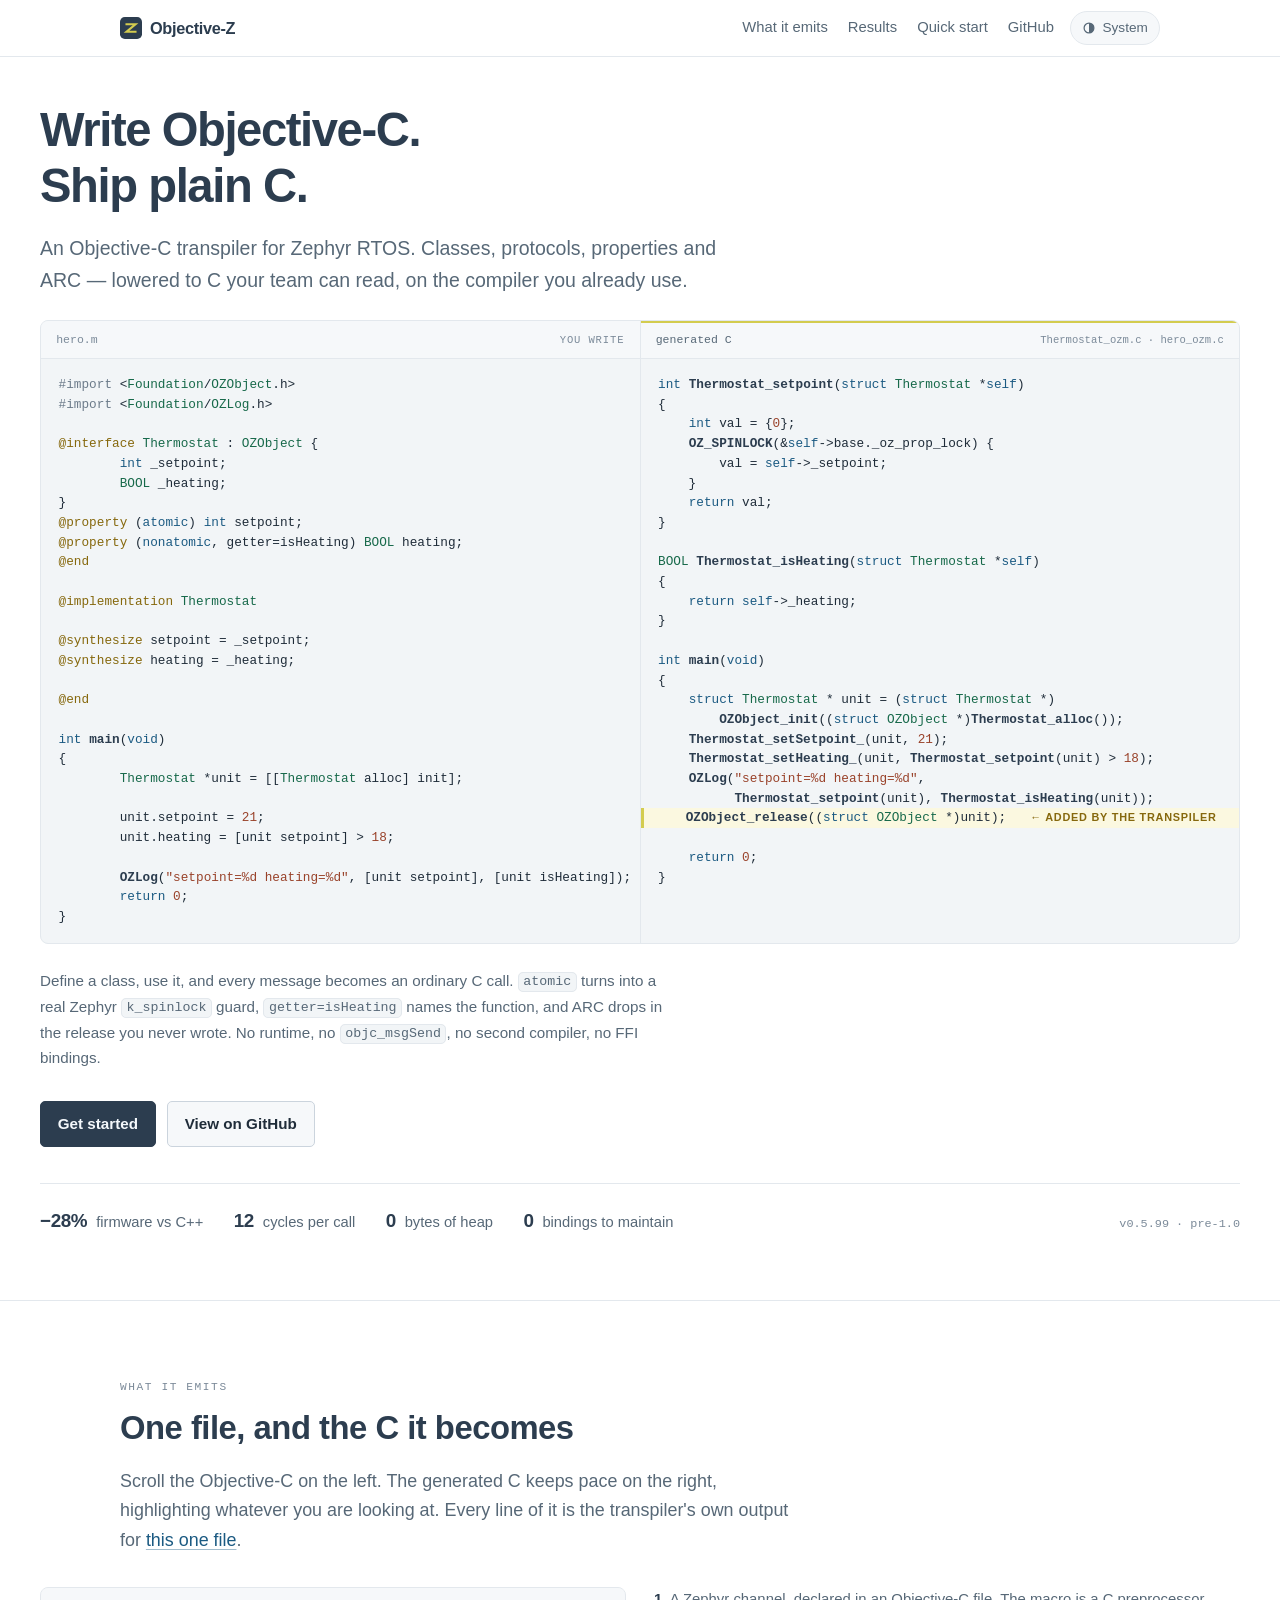
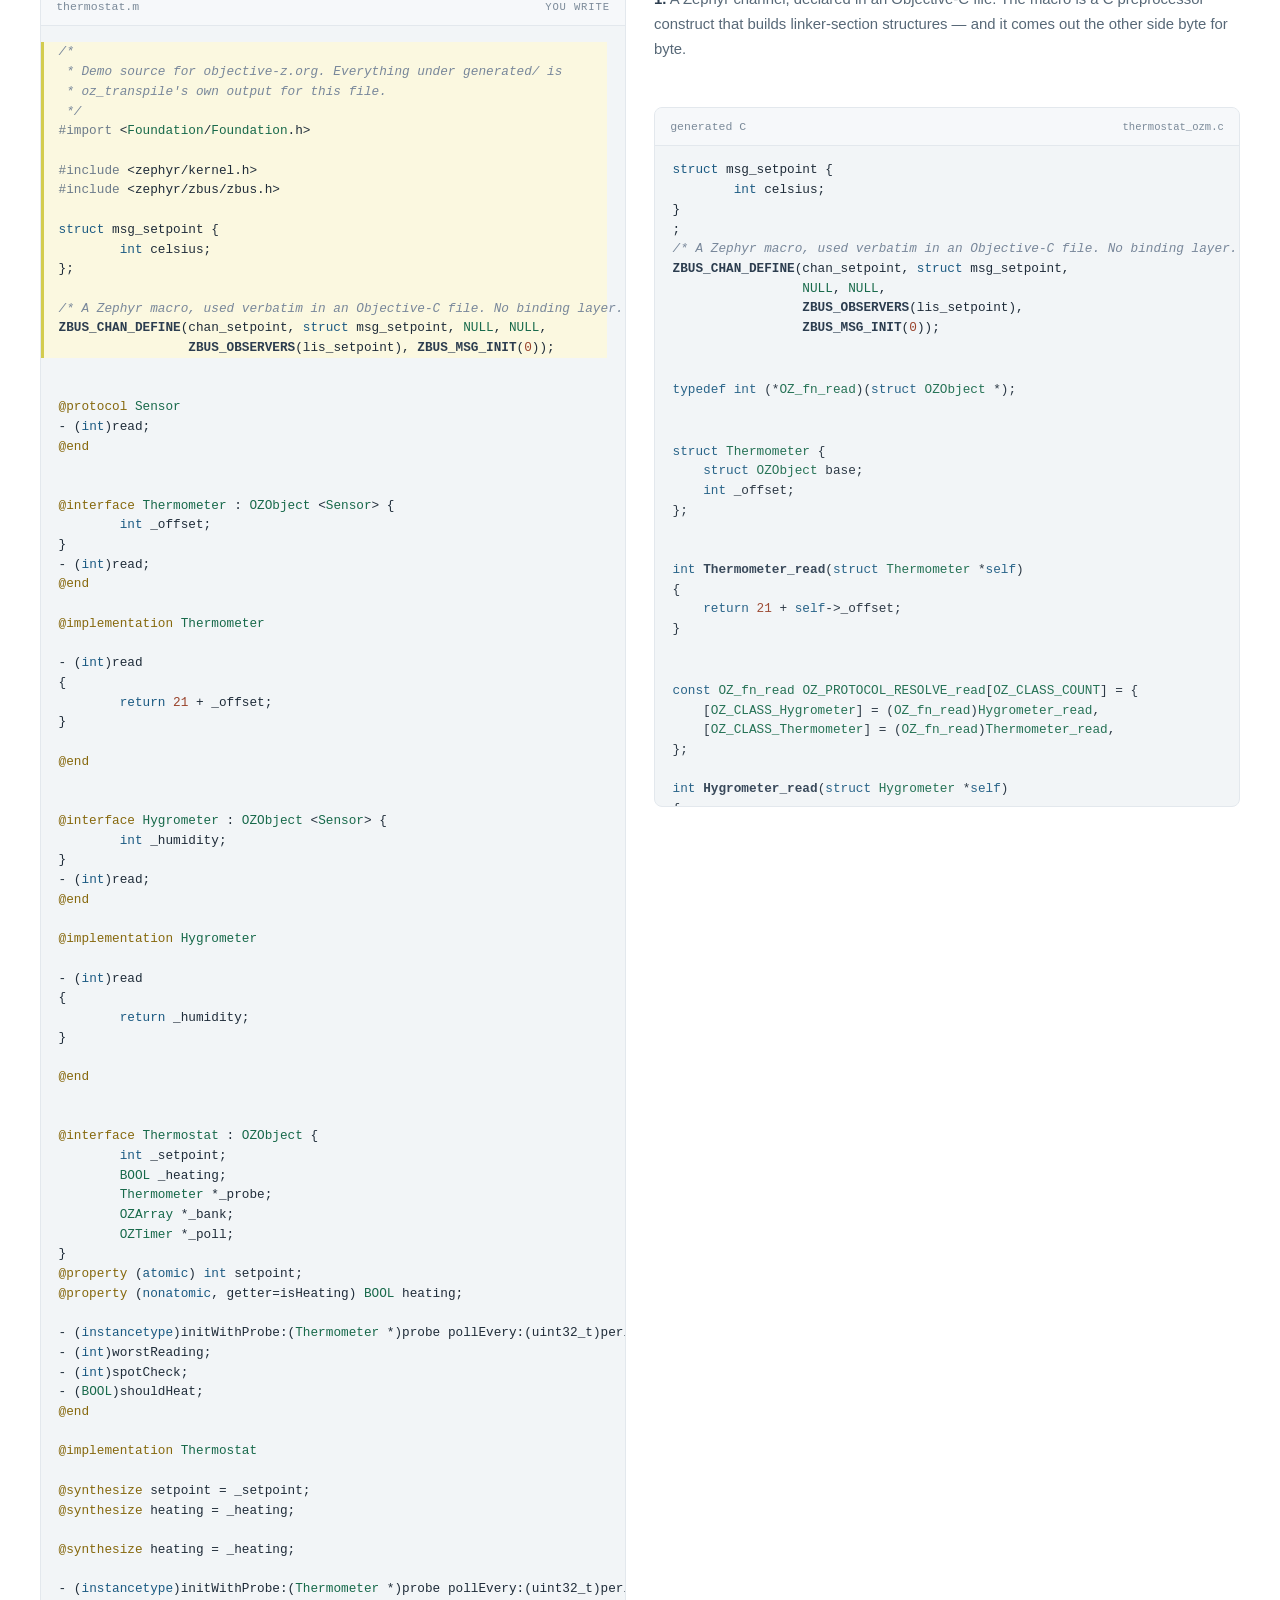
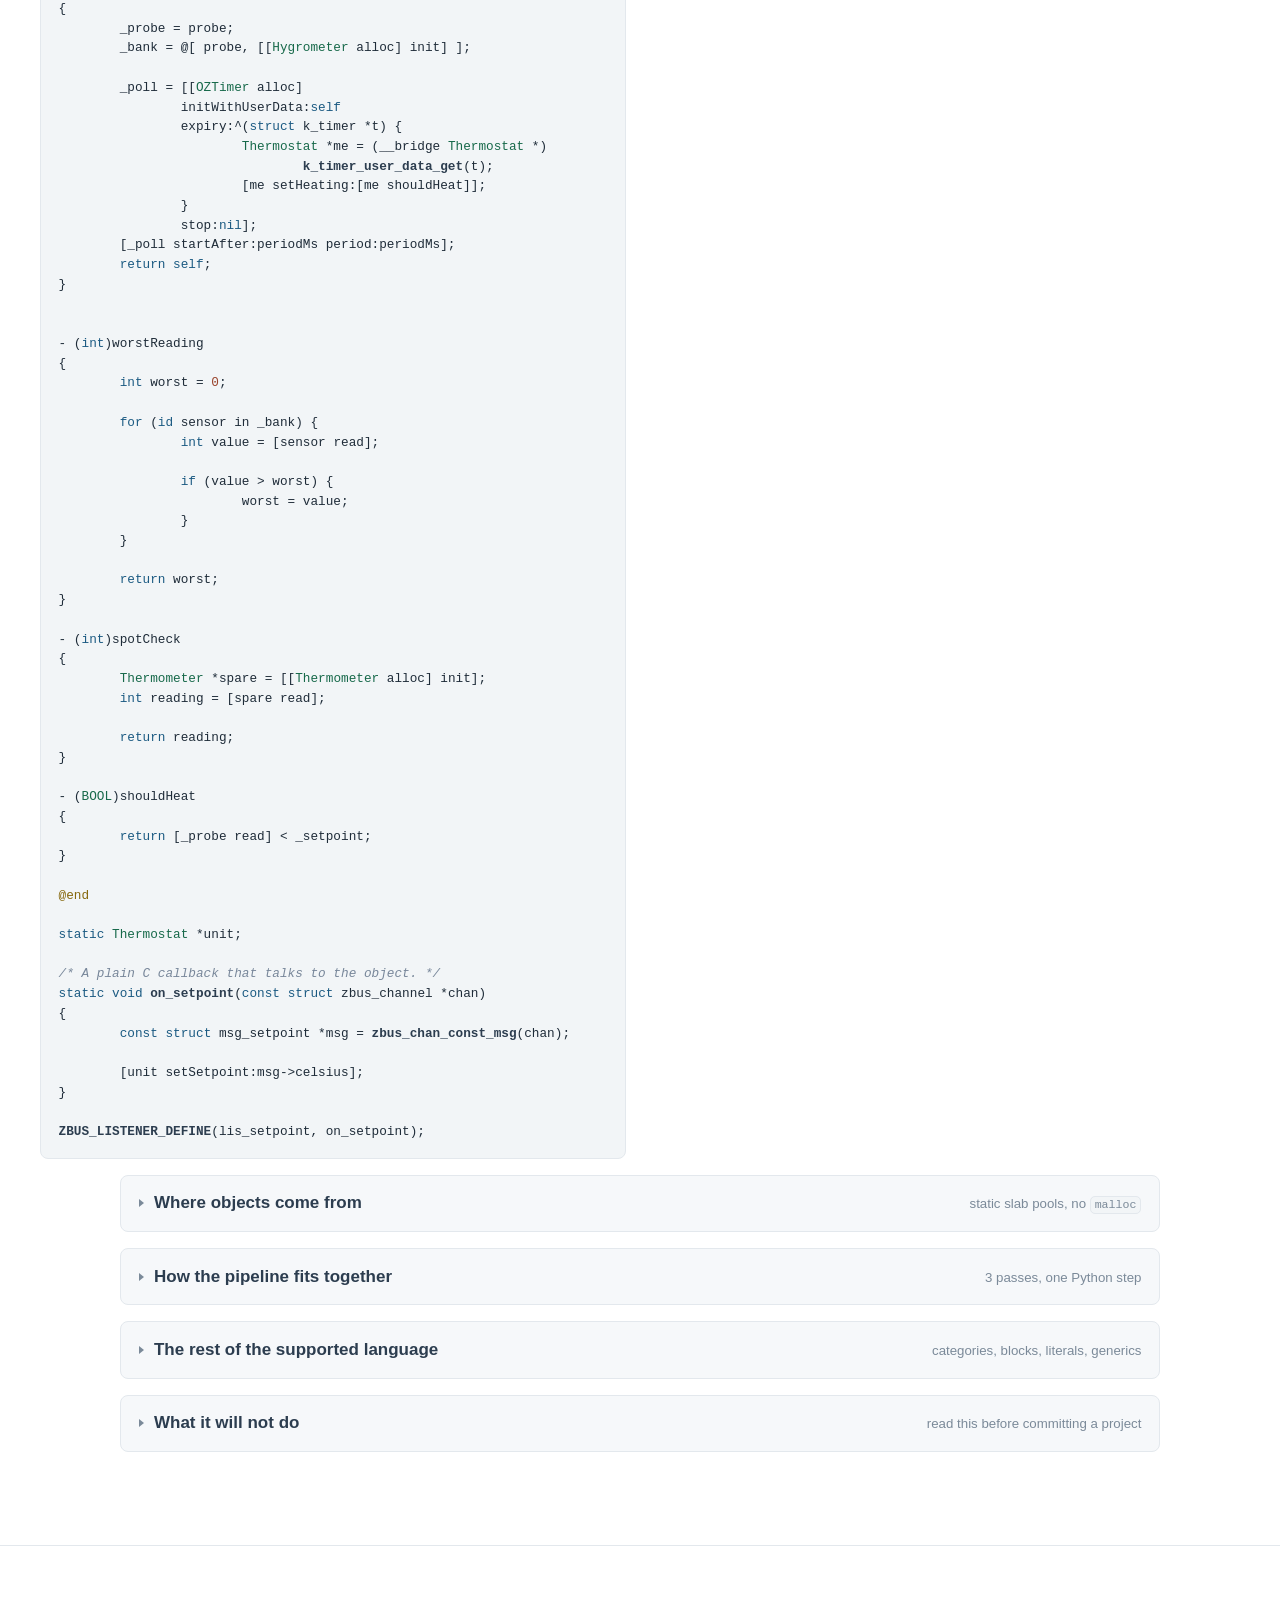
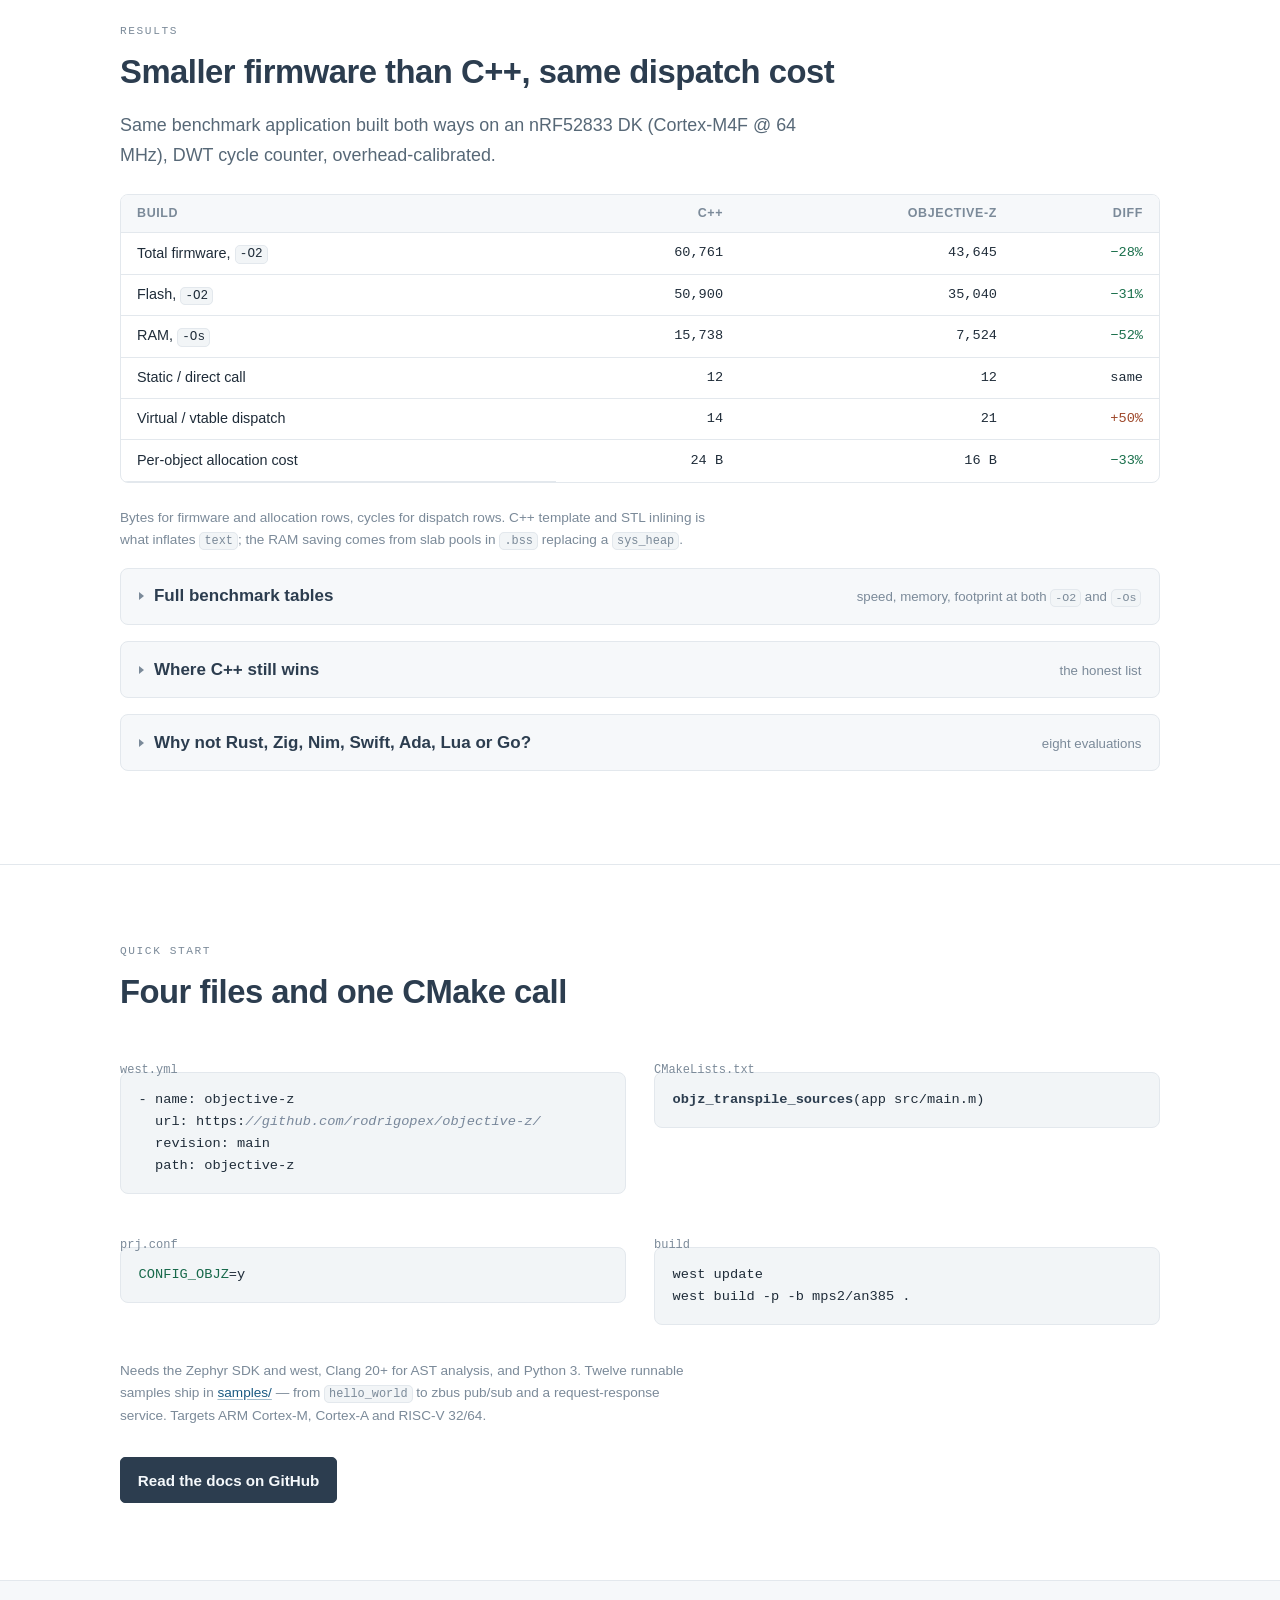
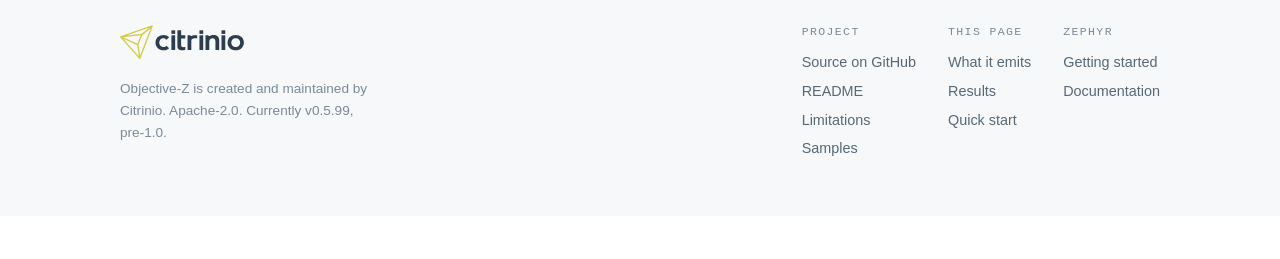
==== commit 49ab6e83: "Give the hero a main() using the class, and call out injected releases The first screen was a class " ====
--- a/index.html
+++ b/index.html
@@ -79,22 +79,38 @@
 
     <div class="split">
       <div class="pane">
-        <p class="pane-head"><span>thermostat.m</span> <span class="pane-tag">you write</span></p>
-<pre><code><span class="at">@interface</span> <span class="t">Thermostat</span> : <span class="t">OZObject</span> {
-    <span class="k">int</span> _setpoint;
-    <span class="t">BOOL</span> _heating;
+        <p class="pane-head"><span>hero.m</span> <span class="pane-tag">you write</span></p>
+<pre><code><span class="pp">#import</span> &lt;<span class="t">Foundation</span>/<span class="t">OZObject</span>.h&gt;
+<span class="pp">#import</span> &lt;<span class="t">Foundation</span>/<span class="t">OZLog</span>.h&gt;
+
+<span class="at">@interface</span> <span class="t">Thermostat</span> : <span class="t">OZObject</span> {
+        <span class="k">int</span> _setpoint;
+        <span class="t">BOOL</span> _heating;
 }
 <span class="at">@property</span> (<span class="k">atomic</span>) <span class="k">int</span> setpoint;
 <span class="at">@property</span> (<span class="k">nonatomic</span>, getter=isHeating) <span class="t">BOOL</span> heating;
 <span class="at">@end</span>
 
 <span class="at">@implementation</span> <span class="t">Thermostat</span>
+
 <span class="at">@synthesize</span> setpoint = _setpoint;
 <span class="at">@synthesize</span> heating = _heating;
-<span class="at">@end</span></code></pre>
+
+<span class="at">@end</span>
+
+<span class="k">int</span> <span class="fn">main</span>(<span class="k">void</span>)
+{
+        <span class="t">Thermostat</span> *unit = [[<span class="t">Thermostat</span> alloc] init];
+
+        unit.setpoint = <span class="n">21</span>;
+        unit.heating = [unit setpoint] &gt; <span class="n">18</span>;
+
+        <span class="fn">OZLog</span>(<span class="s">"setpoint=%d heating=%d"</span>, [unit setpoint], [unit isHeating]);
+        <span class="k">return</span> <span class="n">0</span>;
+}</code></pre>
       </div>
       <div class="pane">
-        <p class="pane-head"><span>thermostat_ozm.c</span> <span class="pane-tag">generated</span></p>
+        <p class="pane-head"><span>generated C</span> <span class="pane-tag pane-file">Thermostat_ozm.c · hero_ozm.c</span></p>
 <pre><code><span class="k">int</span> <span class="fn">Thermostat_setpoint</span>(<span class="k">struct</span> <span class="t">Thermostat</span> *<span class="k">self</span>)
 {
     <span class="k">int</span> val = {<span class="n">0</span>};
@@ -104,22 +120,27 @@
     <span class="k">return</span> val;
 }
 
-<span class="k">void</span> <span class="fn">Thermostat_setSetpoint_</span>(<span class="k">struct</span> <span class="t">Thermostat</span> *<span class="k">self</span>,
-                             <span class="k">int</span> setpoint)
-{
-    <span class="fn">OZ_SPINLOCK</span>(&amp;<span class="k">self</span>-&gt;base._oz_prop_lock) {
-        <span class="k">self</span>-&gt;_setpoint = setpoint;
-    }
-}
-
 <span class="t">BOOL</span> <span class="fn">Thermostat_isHeating</span>(<span class="k">struct</span> <span class="t">Thermostat</span> *<span class="k">self</span>)
 {
     <span class="k">return</span> <span class="k">self</span>-&gt;_heating;
-}</code></pre>
+}
+
+<span class="k">int</span> <span class="fn">main</span>(<span class="k">void</span>)
+{
+    <span class="k">struct</span> <span class="t">Thermostat</span> * unit = (<span class="k">struct</span> <span class="t">Thermostat</span> *)
+        <span class="fn">OZObject_init</span>((<span class="k">struct</span> <span class="t">OZObject</span> *)<span class="fn">Thermostat_alloc</span>());
+    <span class="fn">Thermostat_setSetpoint_</span>(unit, <span class="n">21</span>);
+    <span class="fn">Thermostat_setHeating_</span>(unit, <span class="fn">Thermostat_setpoint</span>(unit) &gt; <span class="n">18</span>);
+    <span class="fn">OZLog</span>(<span class="s">"setpoint=%d heating=%d"</span>,
+          <span class="fn">Thermostat_setpoint</span>(unit), <span class="fn">Thermostat_isHeating</span>(unit));
+<span class="add">    <span class="fn">OZObject_release</span>((<span class="k">struct</span> <span class="t">OZObject</span> *)unit);<b class="add-tag">added by the transpiler</b></span>
+    <span class="k">return</span> <span class="n">0</span>;
+}
+</code></pre>
       </div>
     </div>
 
-    <p class="hero-note"><code>atomic</code> becomes a real Zephyr <code>k_spinlock</code> guard. <code>getter=isHeating</code> names the function. No runtime, no <code>objc_msgSend</code>, no second compiler, no FFI bindings — and the whole Zephyr macro and devicetree API stays directly callable, because the file is still C.</p>
+    <p class="hero-note">Define a class, use it, and every message becomes an ordinary C call. <code>atomic</code> turns into a real Zephyr <code>k_spinlock</code> guard, <code>getter=isHeating</code> names the function, and ARC drops in the release you never wrote. No runtime, no <code>objc_msgSend</code>, no second compiler, no FFI bindings.</p>
 
     <div class="cta-row">
       <a class="btn btn-primary" href="#start">Get started</a>
@@ -140,7 +161,7 @@
   <div class="wrap">
     <p class="eyebrow">What it emits</p>
     <h2>One file, and the C it becomes</h2>
-    <p class="lede">Scroll the Objective-C on the left. The generated C keeps pace on the right, highlighting whatever you are looking at. Every line of it is the transpiler's own output for <a href="https://github.com/rodrigopex/objective-z.org/blob/main/examples/thermostat.m" rel="noopener noreferrer">this one file</a>.</p>
+    <p class="lede">Scroll the Objective-C on the left. The generated C keeps pace on the right, highlighting whatever you are looking at. Every line of it is the transpiler's own output for <a href="https://github.com/rodrigopex/objective-z.org/blob/main/examples/tour/thermostat.m" rel="noopener noreferrer">this one file</a>.</p>
   </div>
 
   <div class="wrap wrap-tour">
@@ -294,12 +315,12 @@
 <p class="tour-note" data-step="5"><b>5.</b> <code>atomic</code> wraps both accessors in a real Zephyr <code>k_spinlock</code> guard. <code>getter=isHeating</code> names the generated function; the setter keeps its conventional name.</p>
 <p class="tour-note" data-step="6"><b>6.</b> The array literal becomes a stack buffer of retained objects. The expiry block is lifted out as a file-scope function and handed to the timer by name — which is why only non-capturing blocks are allowed. <code>__bridge</code> is just a cast.</p>
 <p class="tour-note" data-step="7"><b>7.</b> Fast enumeration becomes an explicit iterator loop. Because <code>sensor</code> is <code>id</code>, the read goes through the protocol table — one indexed load, no message lookup. This is the polymorphic path.</p>
-<p class="tour-note" data-step="8"><b>8.</b> Nothing in this method mentions memory. ARC works out that <code>spare</code> dies at the closing brace and injects the release for you — before the return, at compile time. No collector, no runtime bookkeeping, and the exact instruction is right there to audit.</p>
+<p class="tour-note" data-step="8"><b>8.</b> Nothing in this method mentions memory — and yet a release appears. ARC works out that <code>spare</code> dies at the closing brace and writes the call for you, before the return, at compile time. No collector, no runtime bookkeeping, and the exact instruction is right there to audit.</p>
 <p class="tour-note" data-step="9"><b>9.</b> Here the receiver type is known, so the send collapses to a direct call. And the <code>dealloc</code> you never wrote releases every strong ivar.</p>
 <p class="tour-note" data-step="10"><b>10.</b> A plain C callback can talk to objects. Only the message send is rewritten; the listener macro and the function signature are untouched.</p>
         </div>
         <div class="pane tour-out">
-          <p class="pane-head"><span>generated C</span> <span class="pane-tag" id="tour-file">thermostat_ozm.c</span></p>
+          <p class="pane-head"><span>generated C</span> <span class="pane-tag pane-file" id="tour-file">thermostat_ozm.c</span></p>
 <pre><code><span class="g" data-step="1" data-file="thermostat_ozm.c"><span class="k">struct</span> msg_setpoint {
         <span class="k">int</span> celsius;
 }
@@ -414,7 +435,7 @@
     <span class="k">struct</span> <span class="t">Thermometer</span> * spare = (<span class="k">struct</span> <span class="t">Thermometer</span> *)
         <span class="fn">OZObject_init</span>((<span class="k">struct</span> <span class="t">OZObject</span> *)<span class="fn">Thermometer_alloc</span>());
     <span class="k">int</span> reading = <span class="fn">Thermometer_read</span>(spare);
-    <span class="fn">OZObject_release</span>((<span class="k">struct</span> <span class="t">OZObject</span> *)spare);
+<span class="add">    <span class="fn">OZObject_release</span>((<span class="k">struct</span> <span class="t">OZObject</span> *)spare);<b class="add-tag">added by the transpiler</b></span>
     <span class="k">return</span> reading;
 }</span>
 <span class="g" data-step="9" data-file="thermostat_ozm.c"><span class="t">BOOL</span> <span class="fn">Thermostat_shouldHeat</span>(<span class="k">struct</span> <span class="t">Thermostat</span> *<span class="k">self</span>)
--- a/css/main.css
+++ b/css/main.css
@@ -430,6 +430,12 @@
   padding-block: clamp(1.75rem, 3.5vw, 3rem) clamp(2.5rem, 5vw, 4rem);
 }
 
+/* The hero carries a full source/result split, so it gets the tour's wider
+   measure. The prose inside keeps its own max-width. */
+.hero > .wrap {
+  max-width: 1400px;
+}
+
 .hero h1 {
   margin-bottom: 0.35em;
 }
@@ -671,6 +677,37 @@
   color: var(--ink);
 }
 
+/* --------------------------------------------------- transpiler callout ---
+   Marks a line that exists only because the transpiler put it there. The tag
+   is real text (not generated content) so it survives with CSS off, and is
+   user-select: none so copying the snippet does not carry the annotation.
+   ------------------------------------------------------------------------ */
+
+pre code .add {
+  display: block;
+  background: var(--accent-soft);
+  box-shadow: inset 3px 0 0 var(--accent);
+  margin-inline: -1.1rem;
+  padding-inline: calc(1.1rem - 3px) 1.1rem;
+}
+
+.add-tag {
+  margin-left: 1.5rem;
+  font-family: var(--sans);
+  font-size: 0.68rem;
+  font-weight: 650;
+  letter-spacing: 0.07em;
+  text-transform: uppercase;
+  color: var(--syn-directive);
+  white-space: nowrap;
+  user-select: none;
+  -webkit-user-select: none;
+}
+
+.add-tag::before {
+  content: "\2190\00a0";
+}
+
 /* -------------------------------------------------------------- syntax ---
    Token spans are baked into the markup by tools/highlight.py -- there is no
    runtime highlighter. Class names are scoped to pre>code deliberately: they
@@ -786,12 +823,6 @@
 .tour-out > pre {
   padding: 1rem 1.1rem;
   overflow: auto;
-}
-
-/* This tag holds a filename, which is case-sensitive -- do not upper-case it. */
-.tour-out .pane-tag {
-  text-transform: none;
-  letter-spacing: 0;
 }
 
 @media (min-width: 62rem) {
@@ -914,6 +945,12 @@
   color: var(--ink-faint);
 }
 
+/* Filenames are case-sensitive -- never upper-case them. */
+.pane-file {
+  text-transform: none;
+  letter-spacing: 0;
+}
+
 /* The generated pane carries the accent so the eye lands on the result. */
 .pane + .pane .pane-head {
   color: var(--ink-muted);
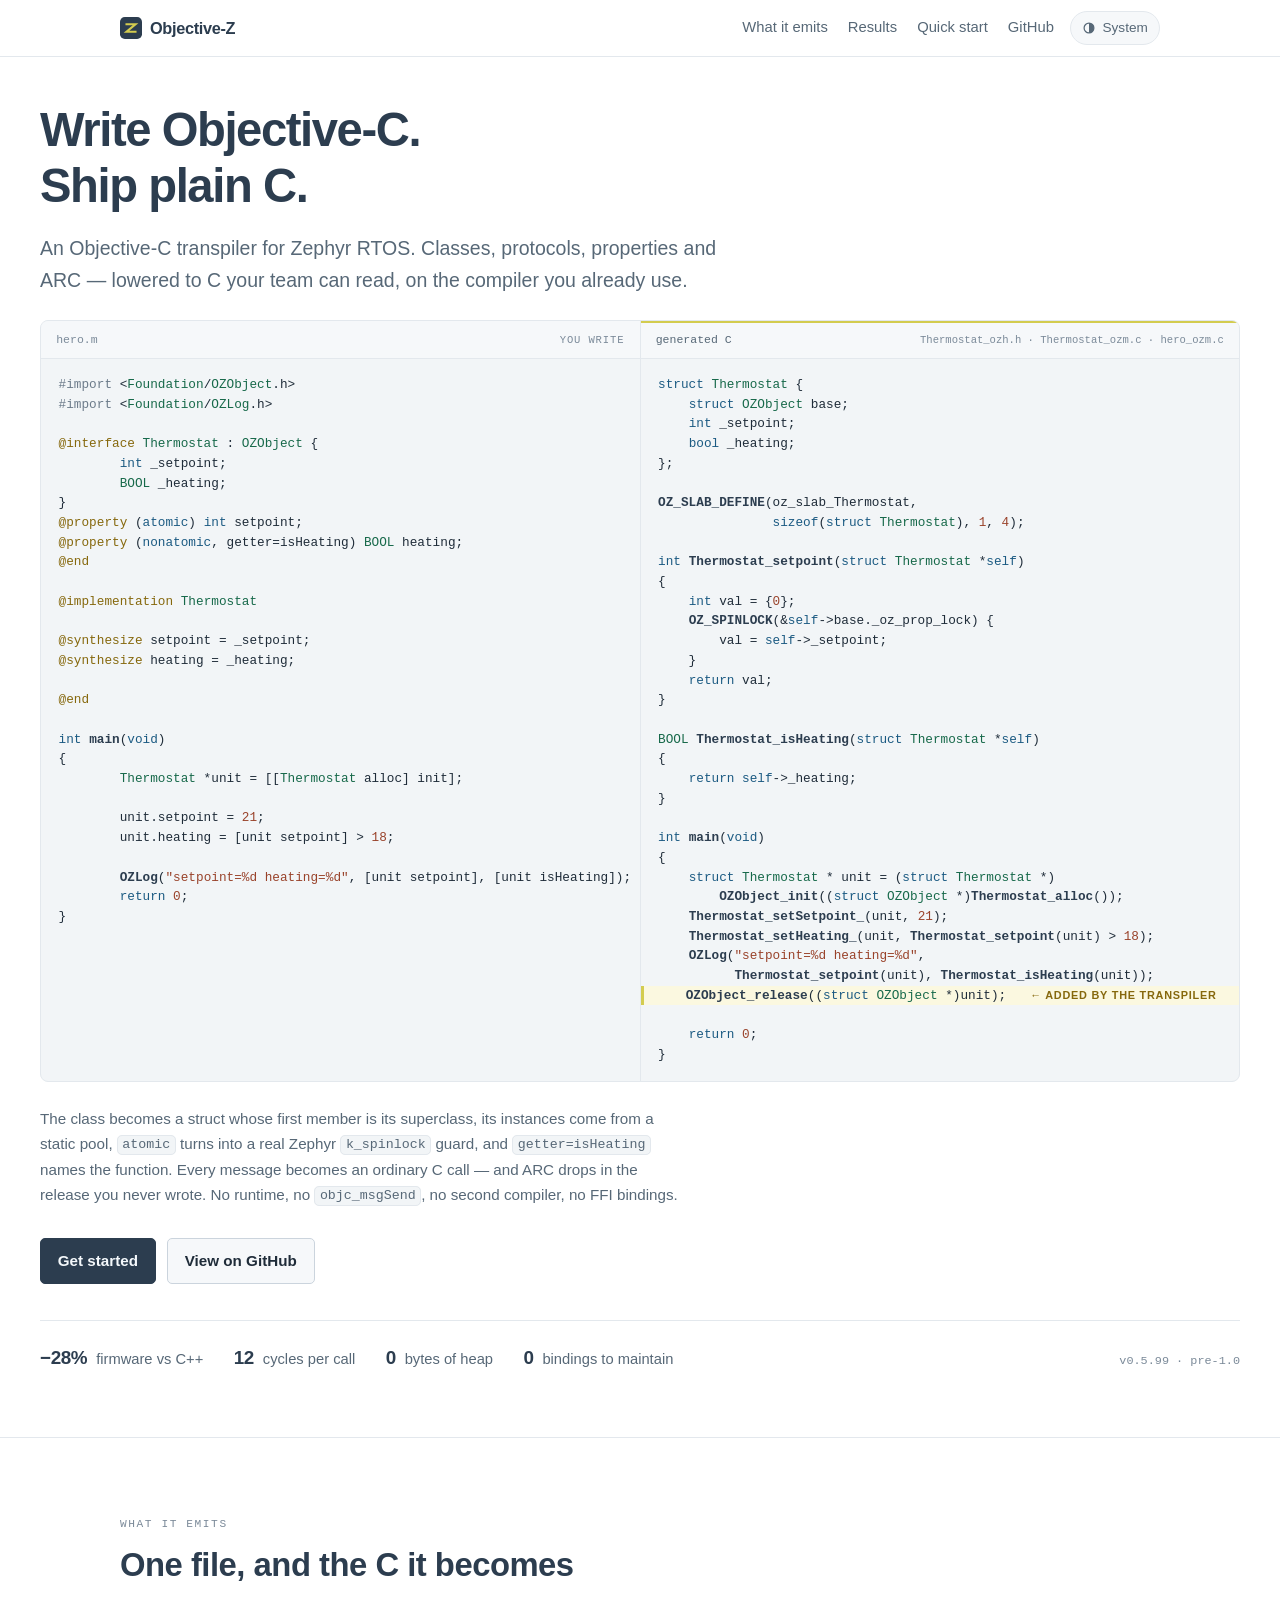
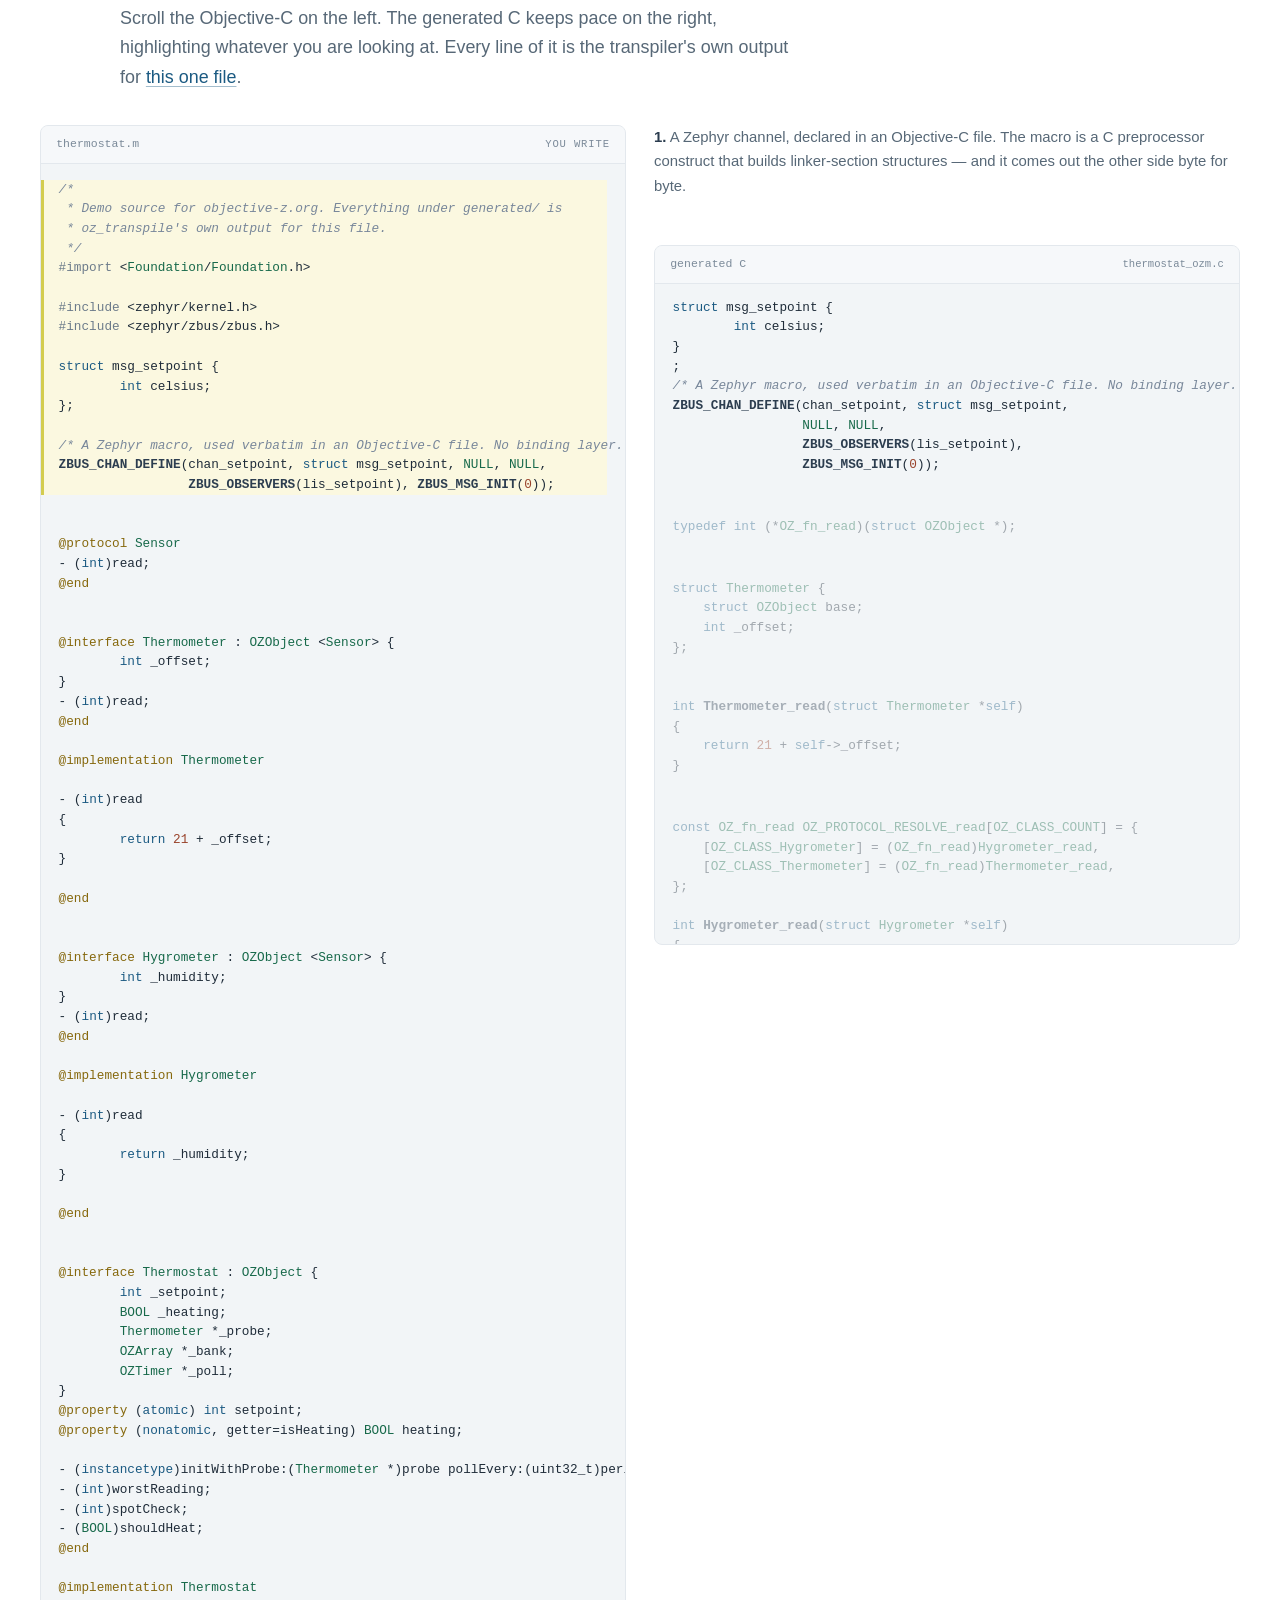
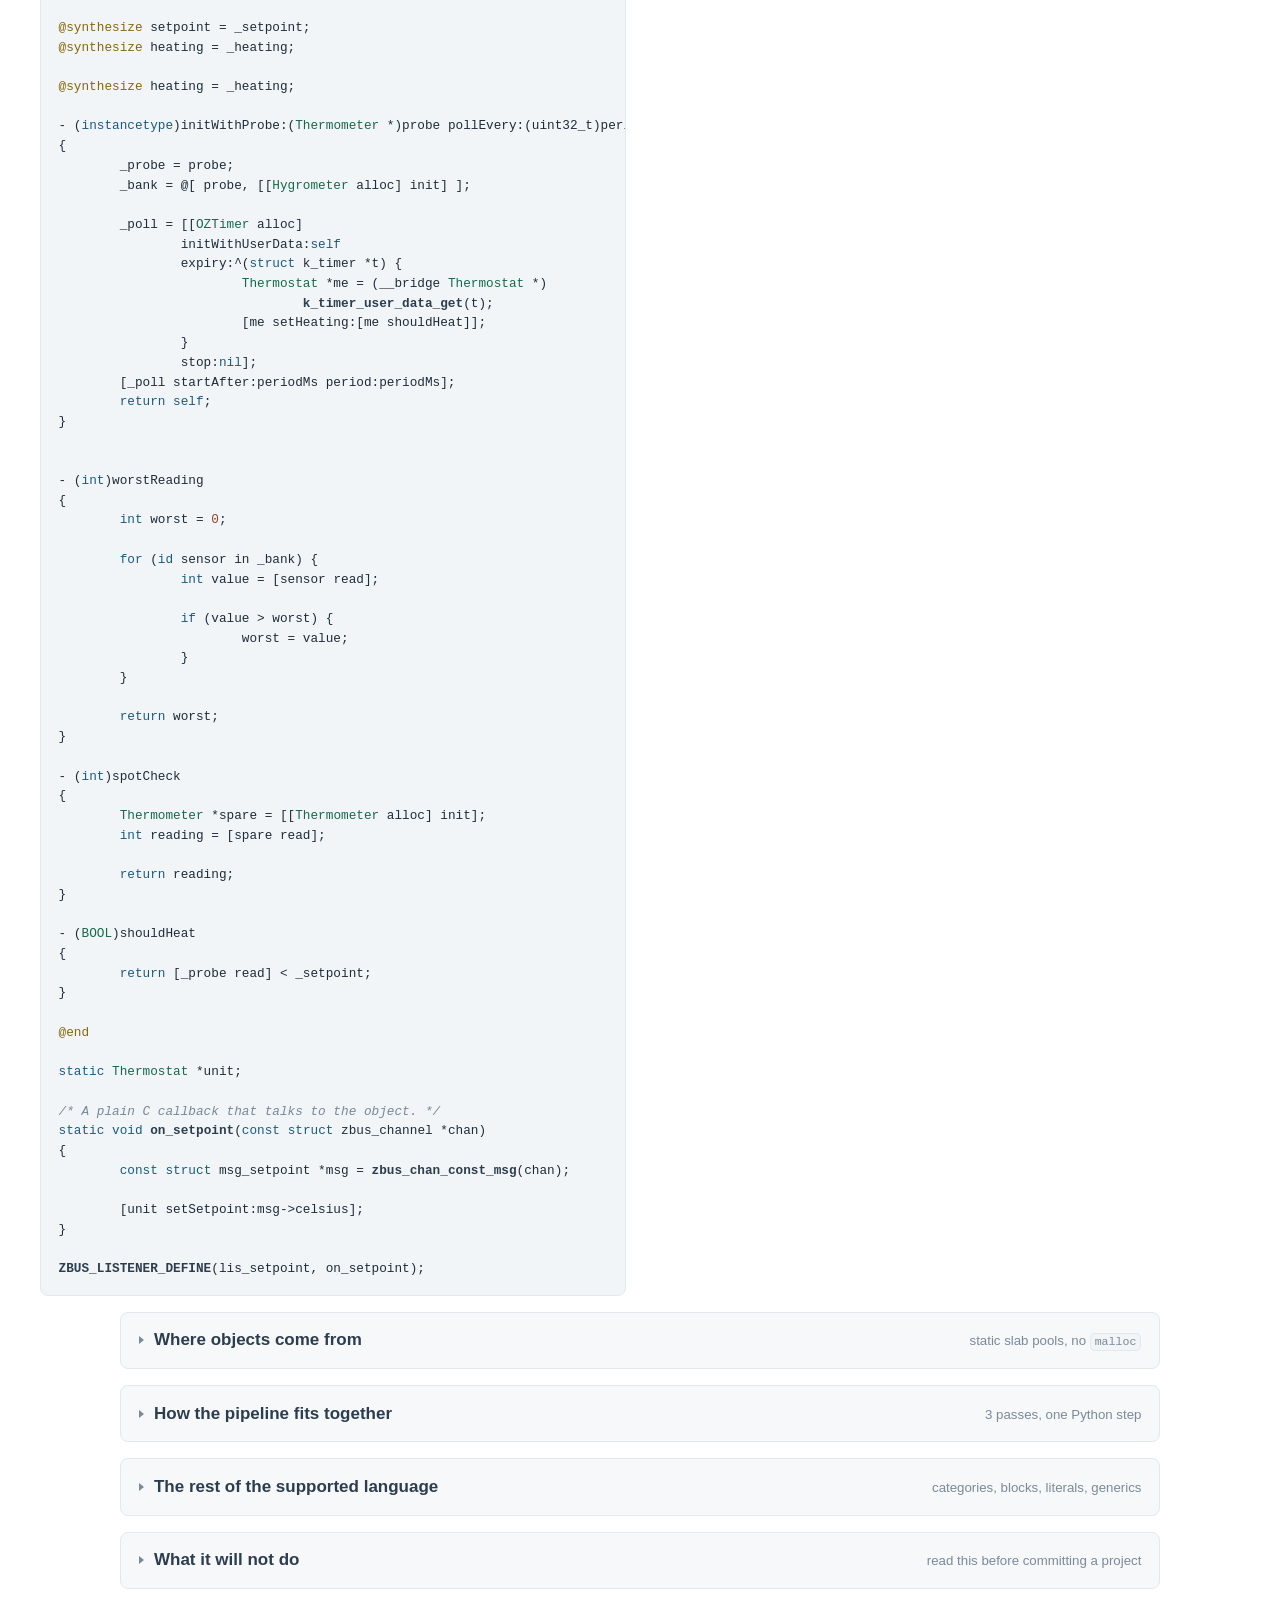
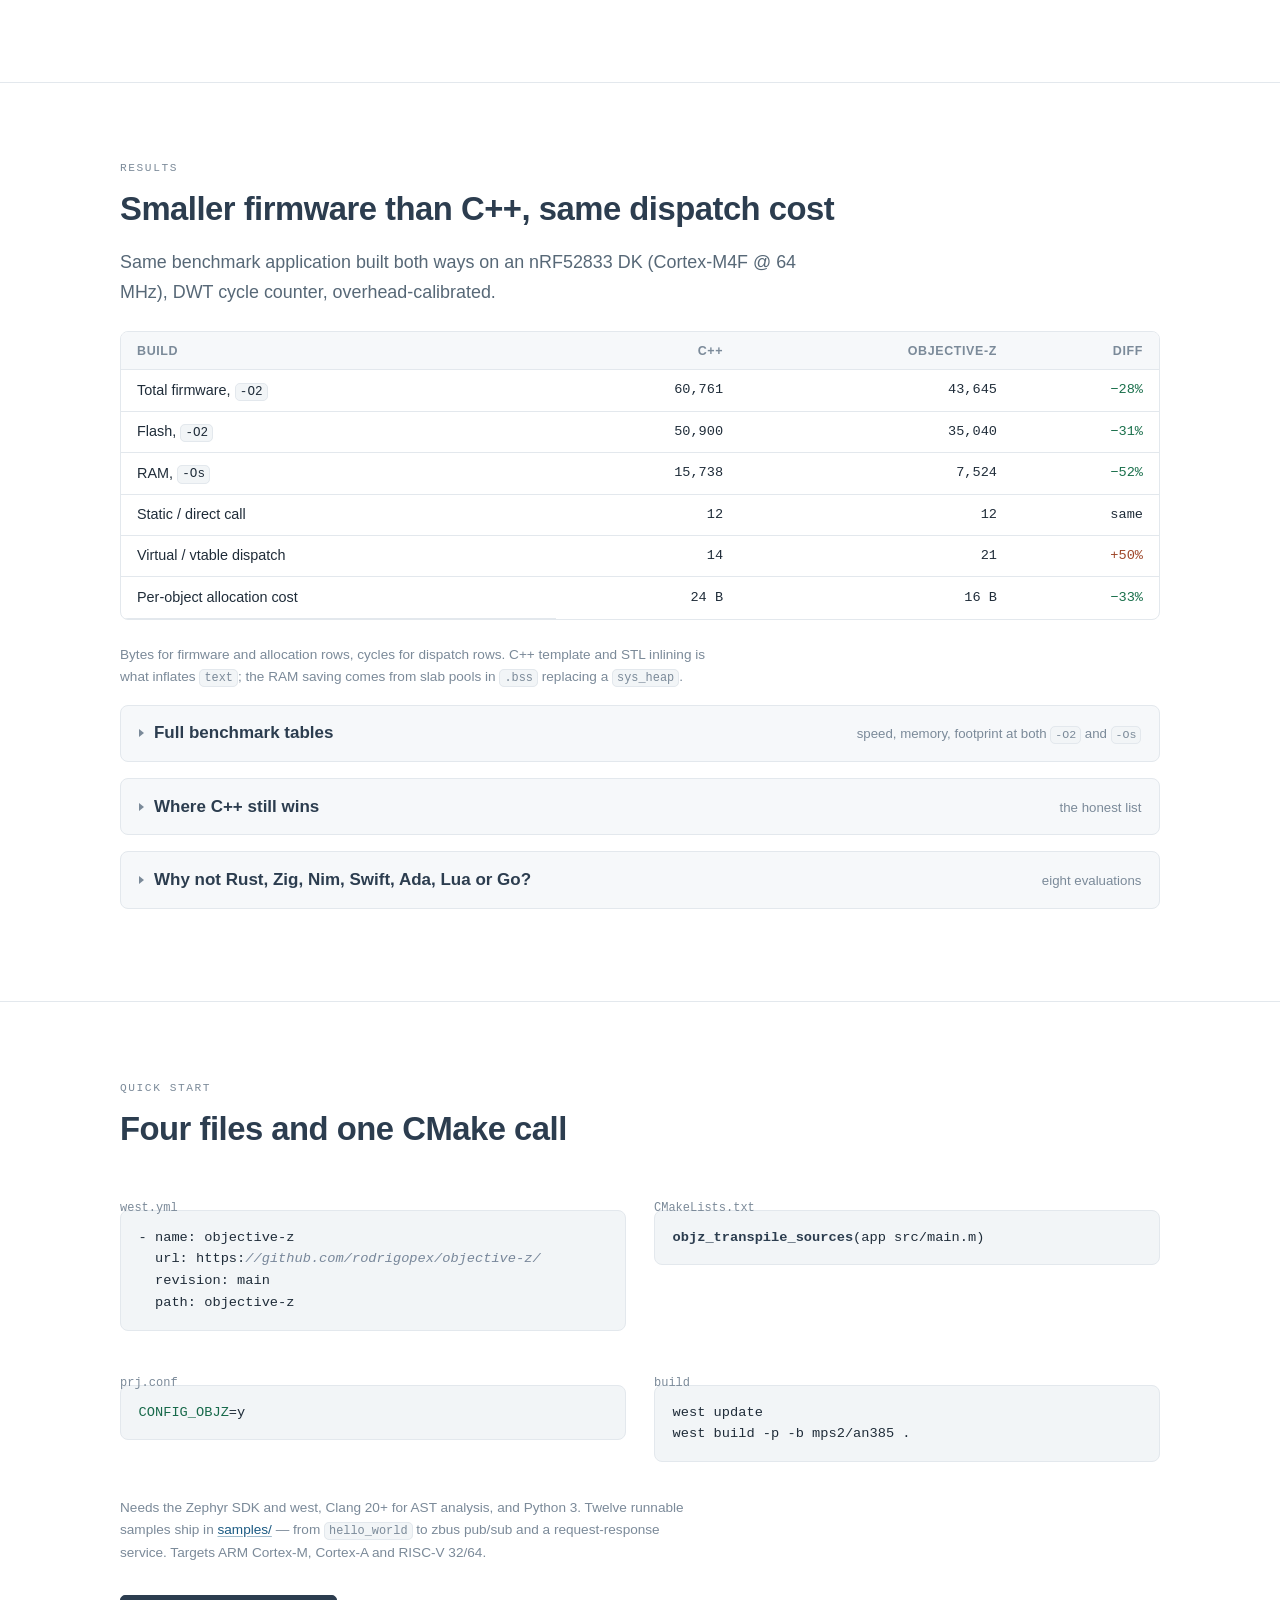
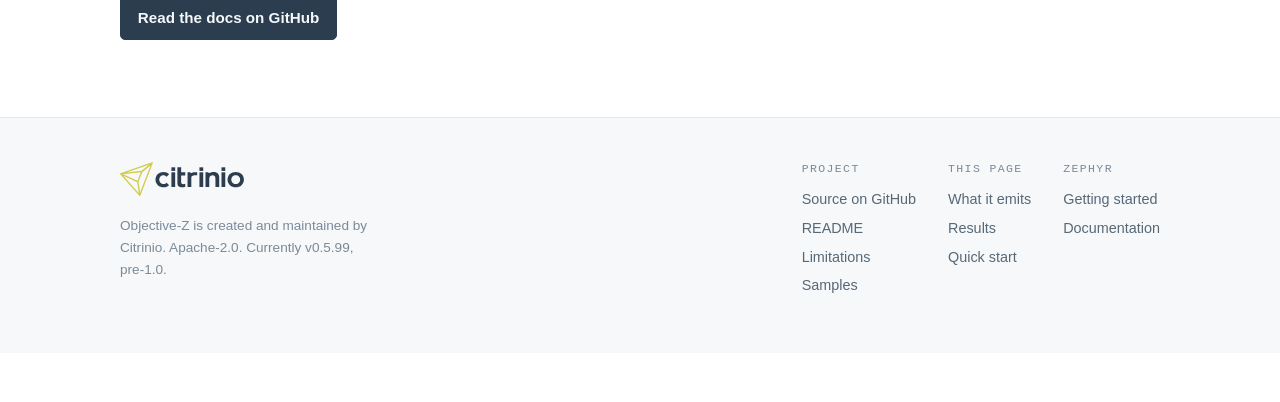
==== commit a9dd1f30: "Show the struct in the hero's generated pane The left pane declared a class and the right pane never" ====
--- a/index.html
+++ b/index.html
@@ -110,8 +110,17 @@
 }</code></pre>
       </div>
       <div class="pane">
-        <p class="pane-head"><span>generated C</span> <span class="pane-tag pane-file">Thermostat_ozm.c · hero_ozm.c</span></p>
-<pre><code><span class="k">int</span> <span class="fn">Thermostat_setpoint</span>(<span class="k">struct</span> <span class="t">Thermostat</span> *<span class="k">self</span>)
+        <p class="pane-head"><span>generated C</span> <span class="pane-tag pane-file">Thermostat_ozh.h · Thermostat_ozm.c · hero_ozm.c</span></p>
+<pre><code><span class="k">struct</span> <span class="t">Thermostat</span> {
+    <span class="k">struct</span> <span class="t">OZObject</span> base;
+    <span class="k">int</span> _setpoint;
+    <span class="k">bool</span> _heating;
+};
+
+<span class="fn">OZ_SLAB_DEFINE</span>(oz_slab_Thermostat,
+               <span class="k">sizeof</span>(<span class="k">struct</span> <span class="t">Thermostat</span>), <span class="n">1</span>, <span class="n">4</span>);
+
+<span class="k">int</span> <span class="fn">Thermostat_setpoint</span>(<span class="k">struct</span> <span class="t">Thermostat</span> *<span class="k">self</span>)
 {
     <span class="k">int</span> val = {<span class="n">0</span>};
     <span class="fn">OZ_SPINLOCK</span>(&amp;<span class="k">self</span>-&gt;base._oz_prop_lock) {
@@ -140,7 +149,7 @@
       </div>
     </div>
 
-    <p class="hero-note">Define a class, use it, and every message becomes an ordinary C call. <code>atomic</code> turns into a real Zephyr <code>k_spinlock</code> guard, <code>getter=isHeating</code> names the function, and ARC drops in the release you never wrote. No runtime, no <code>objc_msgSend</code>, no second compiler, no FFI bindings.</p>
+    <p class="hero-note">The class becomes a struct whose first member is its superclass, its instances come from a static pool, <code>atomic</code> turns into a real Zephyr <code>k_spinlock</code> guard, and <code>getter=isHeating</code> names the function. Every message becomes an ordinary C call — and ARC drops in the release you never wrote. No runtime, no <code>objc_msgSend</code>, no second compiler, no FFI bindings.</p>
 
     <div class="cta-row">
       <a class="btn btn-primary" href="#start">Get started</a>
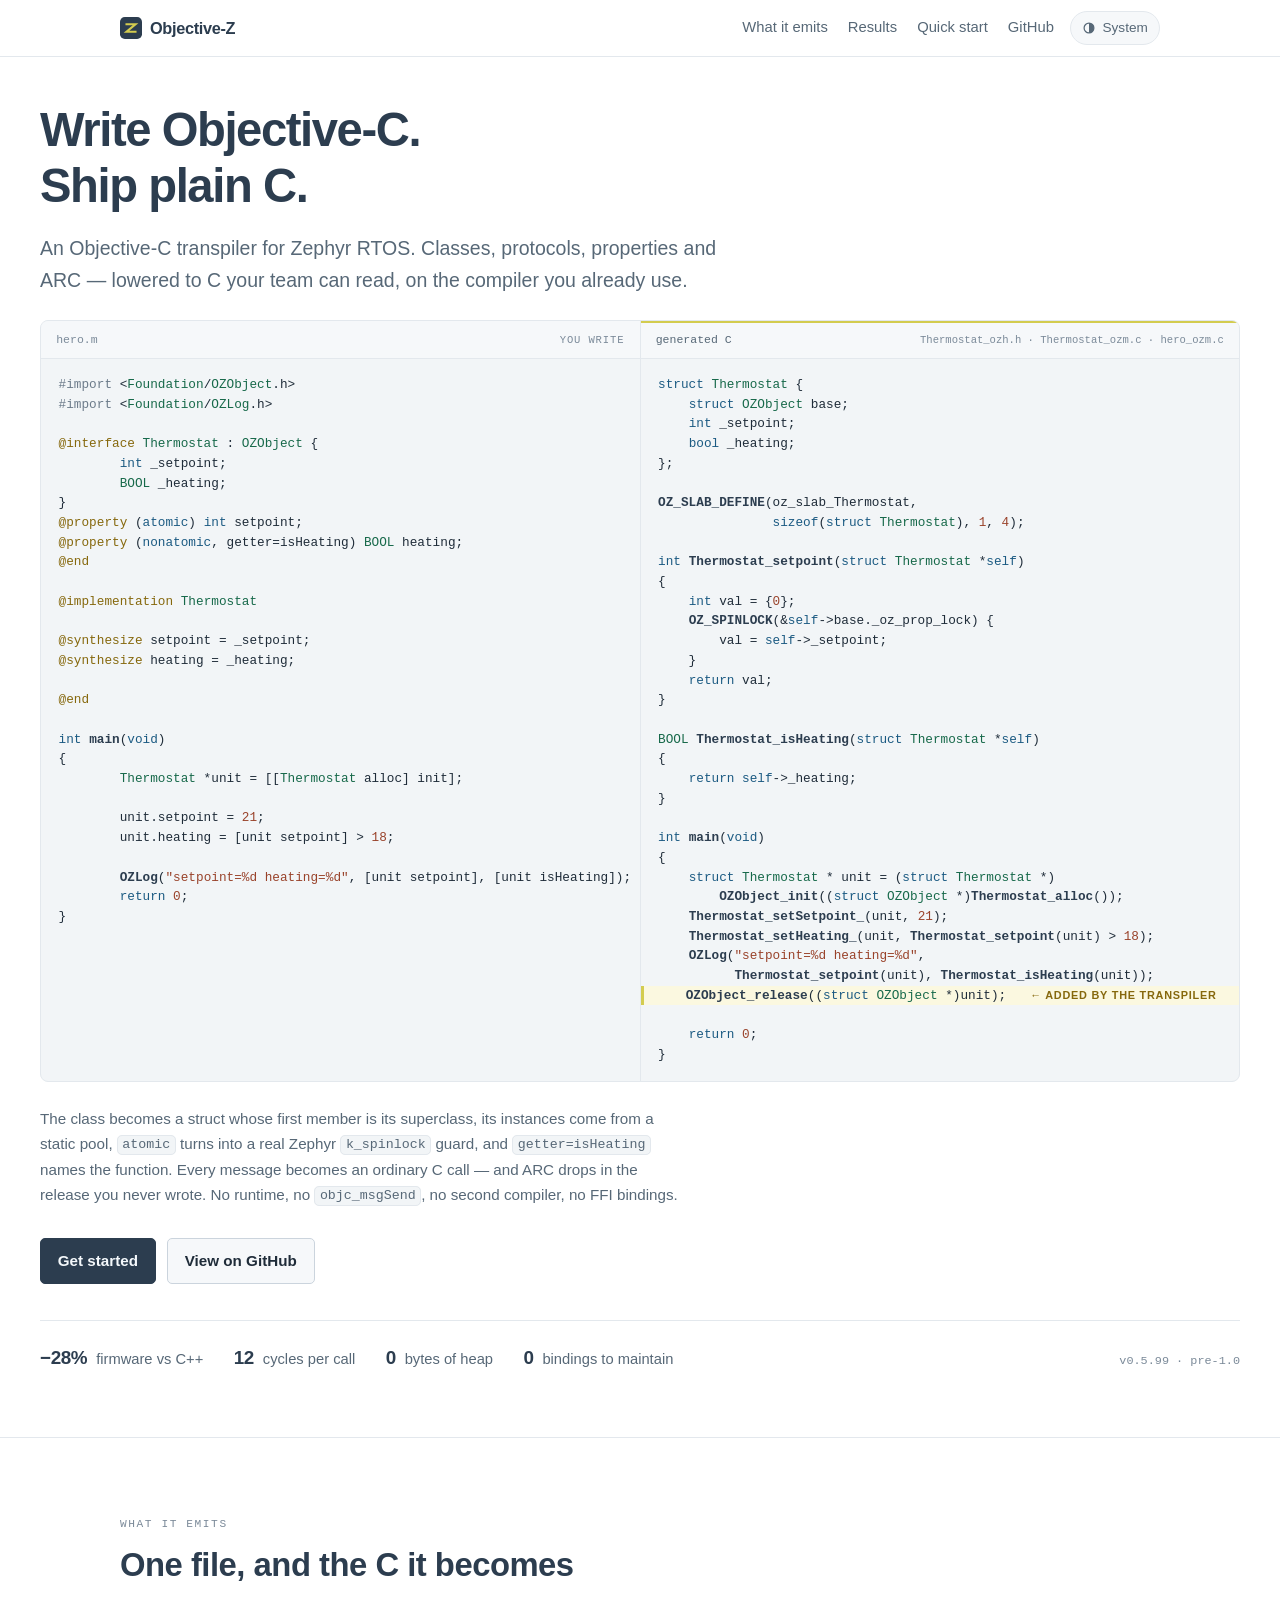
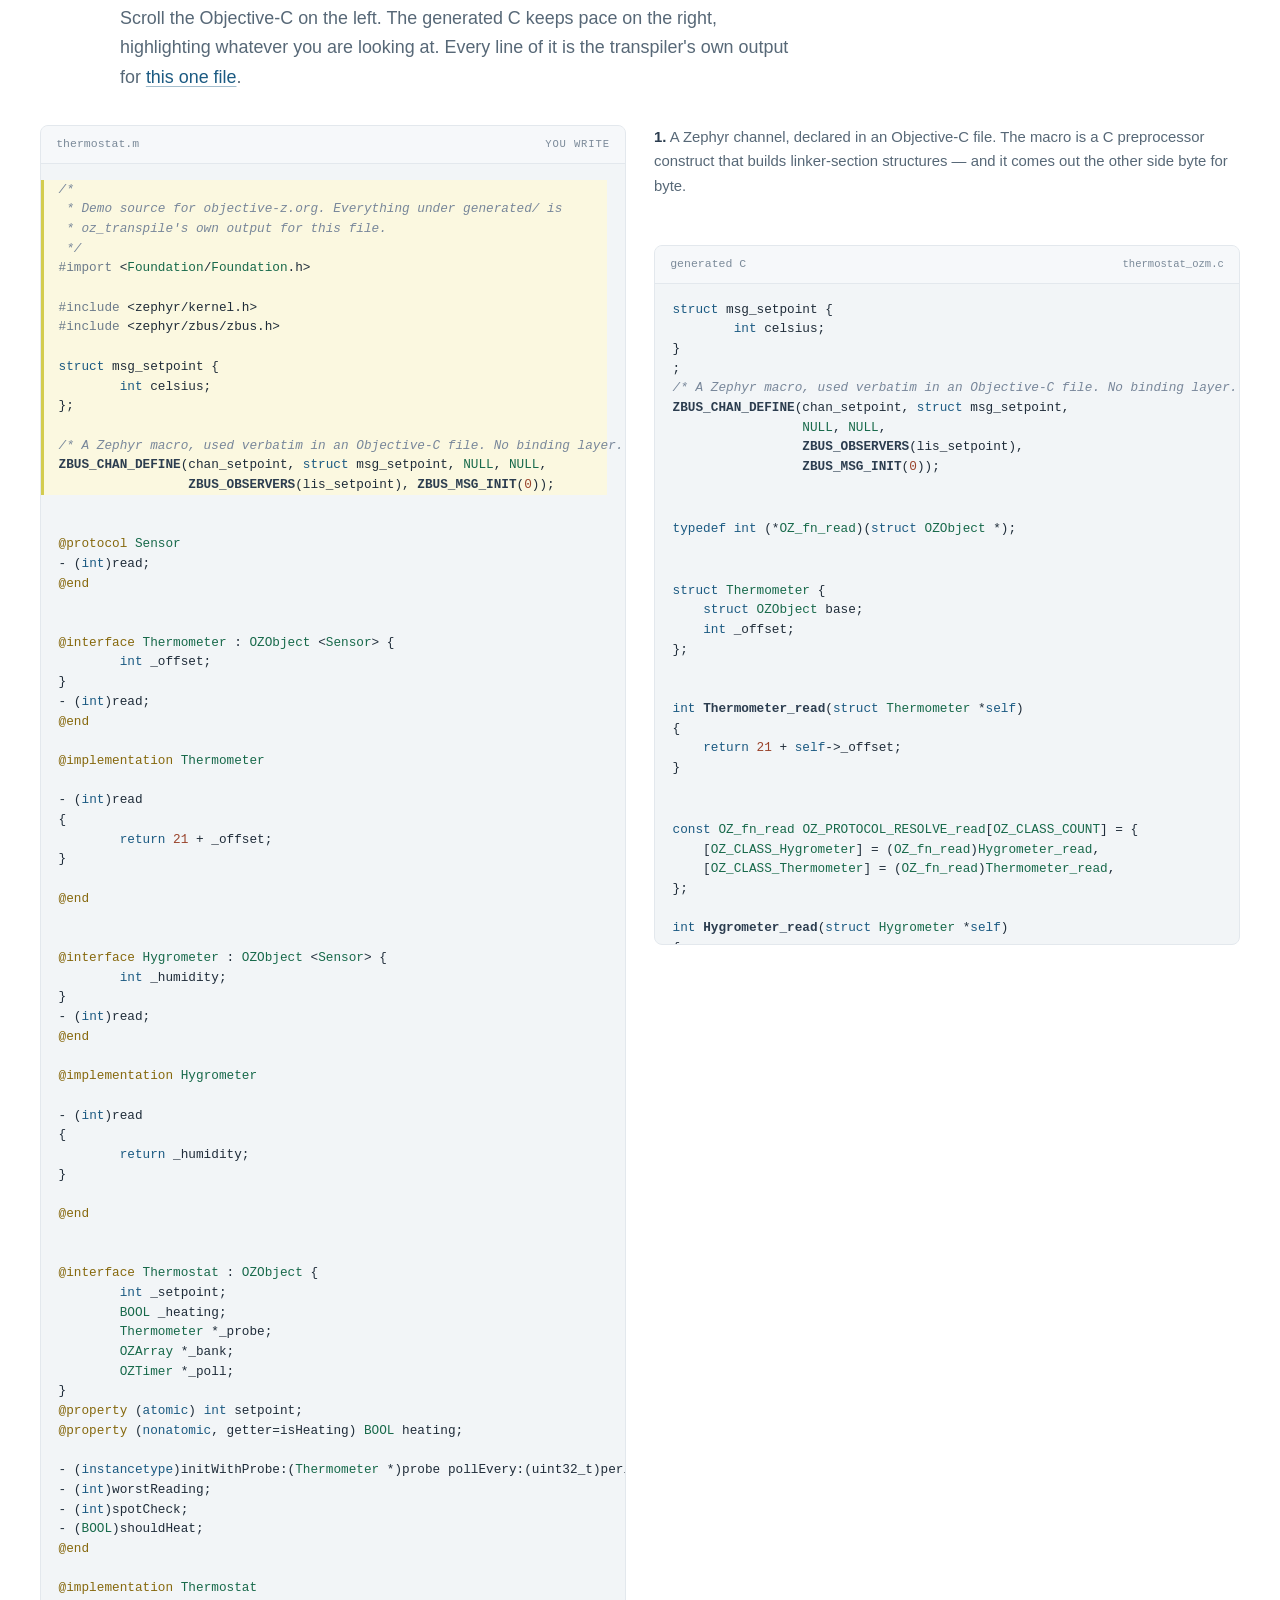
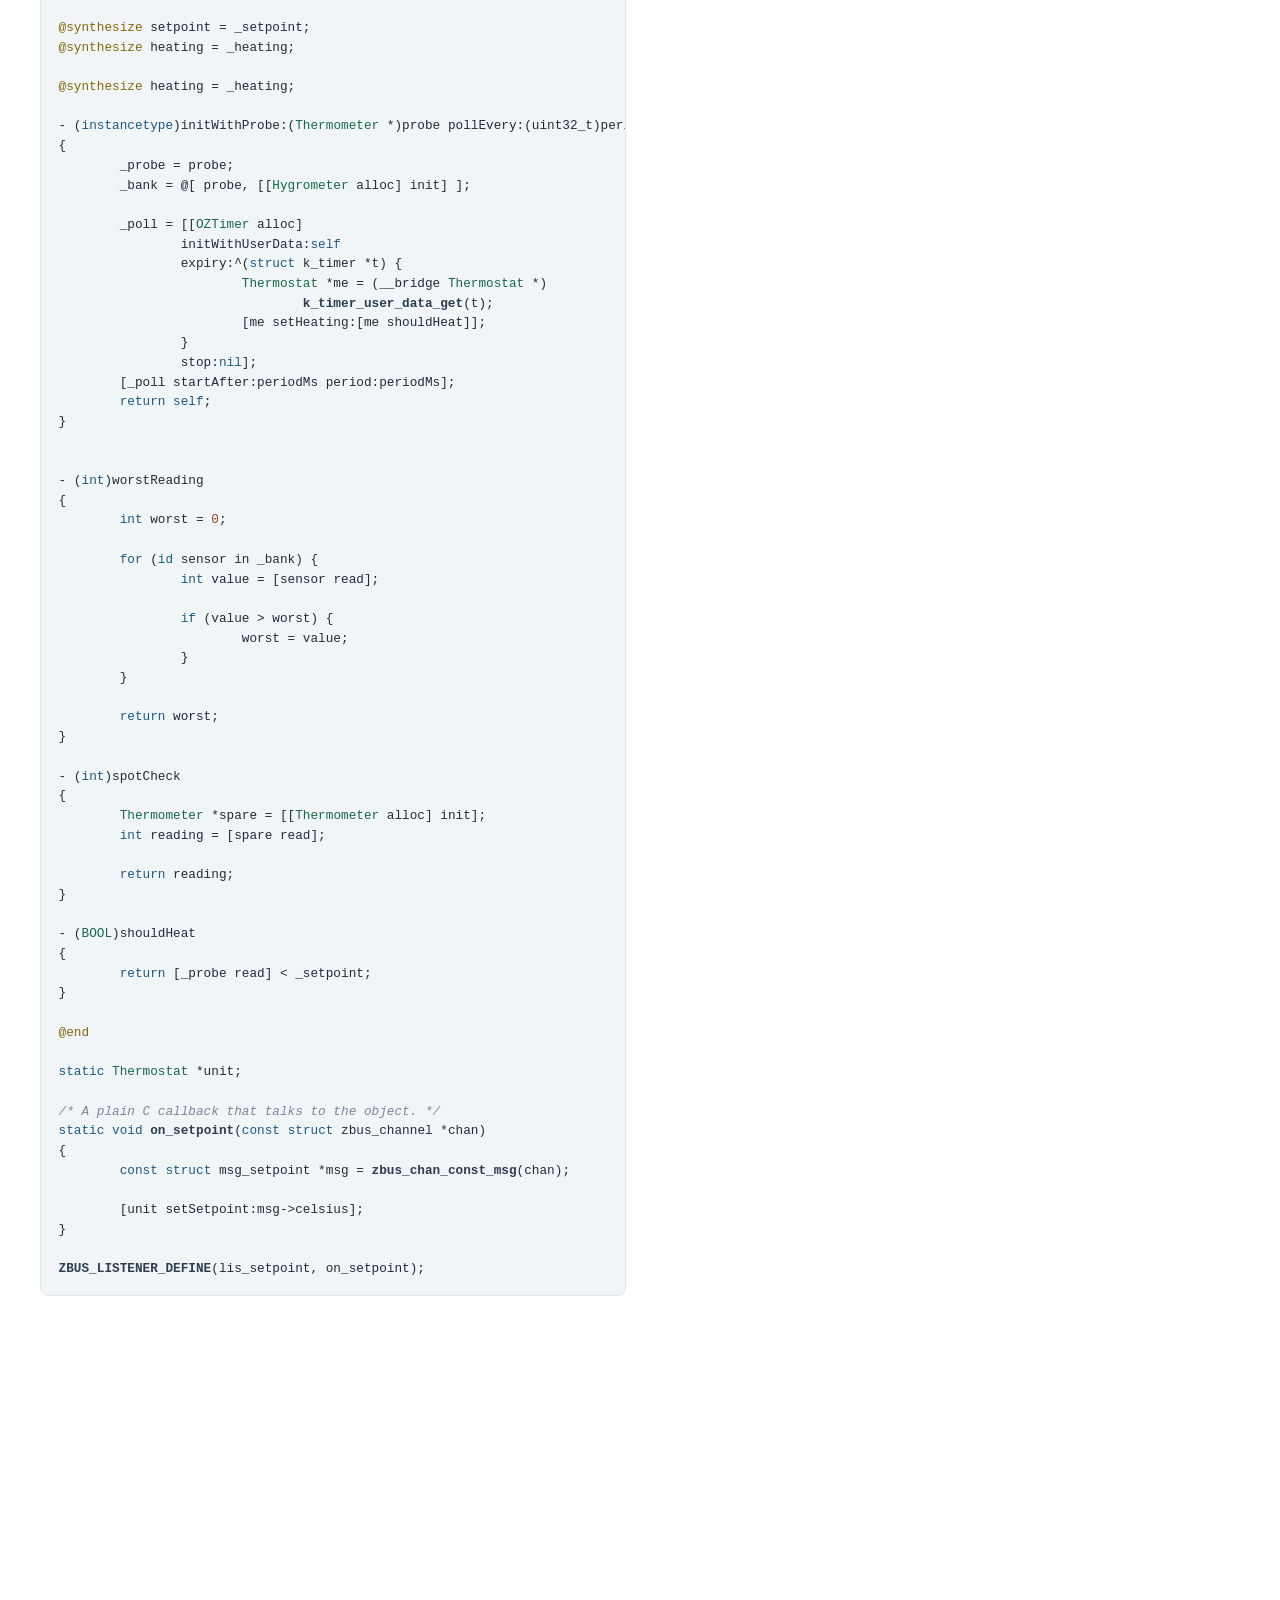
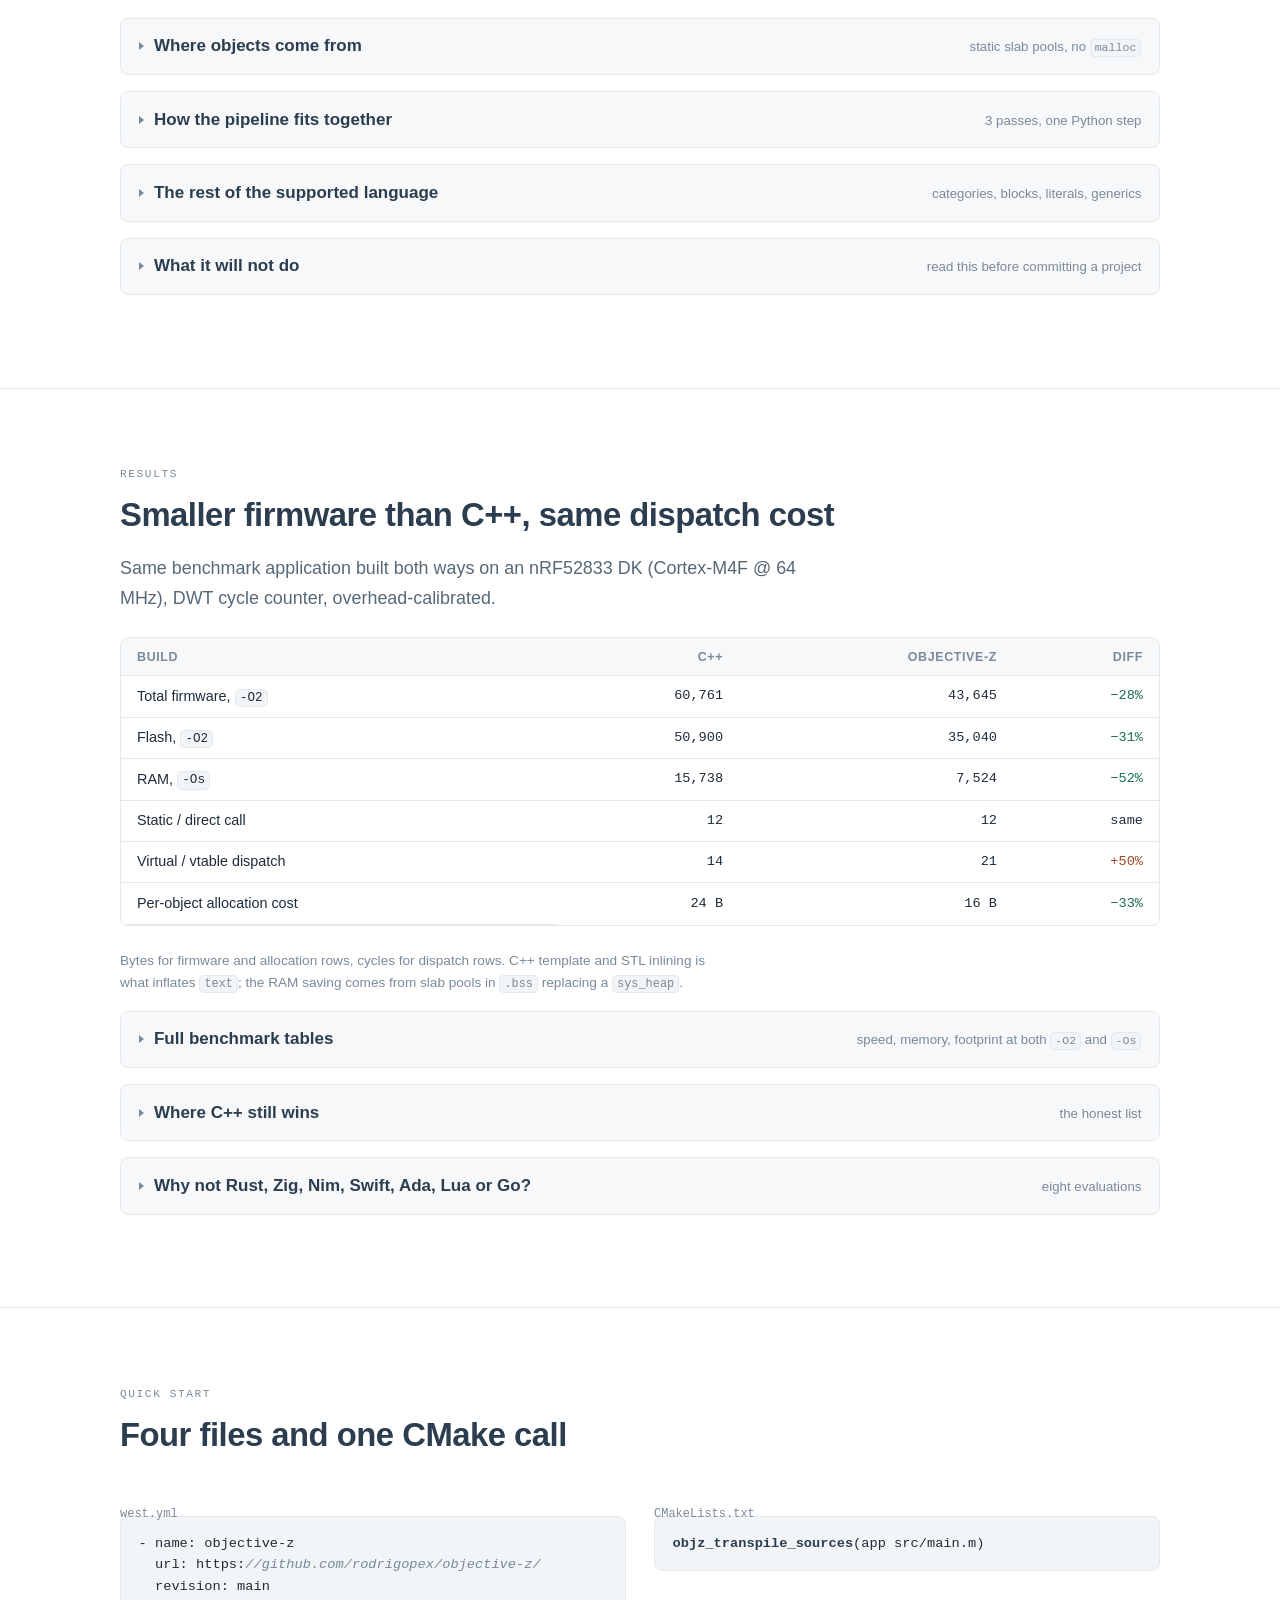
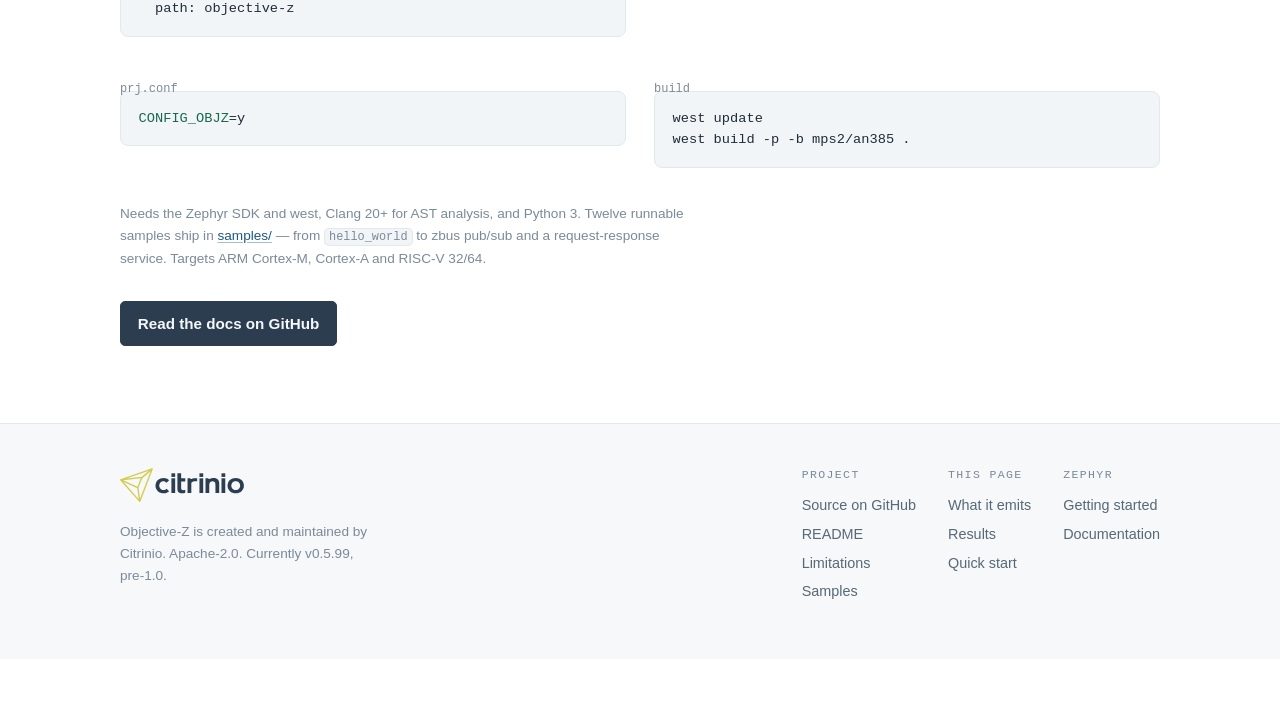
==== commit e192f748: "Mark the whole generated dealloc as transpiler-written The class declares no -dealloc, so the entire" ====
--- a/index.html
+++ b/index.html
@@ -325,7 +325,7 @@
 <p class="tour-note" data-step="6"><b>6.</b> The array literal becomes a stack buffer of retained objects. The expiry block is lifted out as a file-scope function and handed to the timer by name — which is why only non-capturing blocks are allowed. <code>__bridge</code> is just a cast.</p>
 <p class="tour-note" data-step="7"><b>7.</b> Fast enumeration becomes an explicit iterator loop. Because <code>sensor</code> is <code>id</code>, the read goes through the protocol table — one indexed load, no message lookup. This is the polymorphic path.</p>
 <p class="tour-note" data-step="8"><b>8.</b> Nothing in this method mentions memory — and yet a release appears. ARC works out that <code>spare</code> dies at the closing brace and writes the call for you, before the return, at compile time. No collector, no runtime bookkeeping, and the exact instruction is right there to audit.</p>
-<p class="tour-note" data-step="9"><b>9.</b> Here the receiver type is known, so the send collapses to a direct call. And the <code>dealloc</code> you never wrote releases every strong ivar.</p>
+<p class="tour-note" data-step="9"><b>9.</b> Here the receiver type is known, so the send collapses to a direct call. Below it is a whole function that appears in no source file: there is no <code>-dealloc</code> in the class, so ARC wrote one, releasing each strong ivar in turn before handing off to the superclass.</p>
 <p class="tour-note" data-step="10"><b>10.</b> A plain C callback can talk to objects. Only the message send is rewritten; the listener macro and the function signature are untouched.</p>
         </div>
         <div class="pane tour-out">
@@ -452,13 +452,13 @@
     <span class="k">return</span> <span class="fn">Thermometer_read</span>(<span class="k">self</span>-&gt;_probe) &lt; <span class="k">self</span>-&gt;_setpoint;
 }
 
-<span class="k">void</span> <span class="fn">Thermostat_dealloc</span>(<span class="k">struct</span> <span class="t">Thermostat</span> *<span class="k">self</span>)
+<span class="add"><span class="k">void</span> <span class="fn">Thermostat_dealloc</span>(<span class="k">struct</span> <span class="t">Thermostat</span> *<span class="k">self</span>)<b class="add-tag">added by the transpiler</b>
 {
     <span class="fn">OZObject_release</span>((<span class="k">struct</span> <span class="t">OZObject</span> *)<span class="k">self</span>-&gt;_probe);
     <span class="fn">OZObject_release</span>((<span class="k">struct</span> <span class="t">OZObject</span> *)<span class="k">self</span>-&gt;_bank);
     <span class="fn">OZObject_release</span>((<span class="k">struct</span> <span class="t">OZObject</span> *)<span class="k">self</span>-&gt;_poll);
     <span class="fn">OZObject_dealloc</span>((<span class="k">struct</span> <span class="t">OZObject</span> *)<span class="k">self</span>);
-}</span>
+}</span></span>
 <span class="g" data-step="10" data-file="thermostat_ozm.c"><span class="k">static</span> <span class="k">struct</span> <span class="t">Thermostat</span> * unit;
 <span class="c">/* A plain C callback that talks to the object. */</span>
 <span class="k">static</span> <span class="k">void</span> <span class="fn">on_setpoint</span>(<span class="k">const</span> <span class="k">struct</span> zbus_channel * chan)
--- a/css/main.css
+++ b/css/main.css
@@ -823,6 +823,10 @@
 .tour-out > pre {
   padding: 1rem 1.1rem;
   overflow: auto;
+  /* Makes this the offsetParent for the groups inside, so tour.js can scroll
+     to an absolute offset instead of a delta from the current position -- the
+     latter reads wrong mid-animation. */
+  position: relative;
 }
 
 @media (min-width: 62rem) {
@@ -836,6 +840,15 @@
   .tour-panel {
     position: sticky;
     top: 4.25rem;
+  }
+
+  /* A sticky element releases at the bottom of its containing block, which
+     would drag the panel up behind the header during the final steps. Extend
+     the scrolling column past its last group so the panel stays pinned until
+     the tour is genuinely over. The space is outside the code box, so it reads
+     as section padding. */
+  .tour[data-tour="on"] .tour-code {
+    margin-bottom: 34vh;
   }
 
   .tour-out {
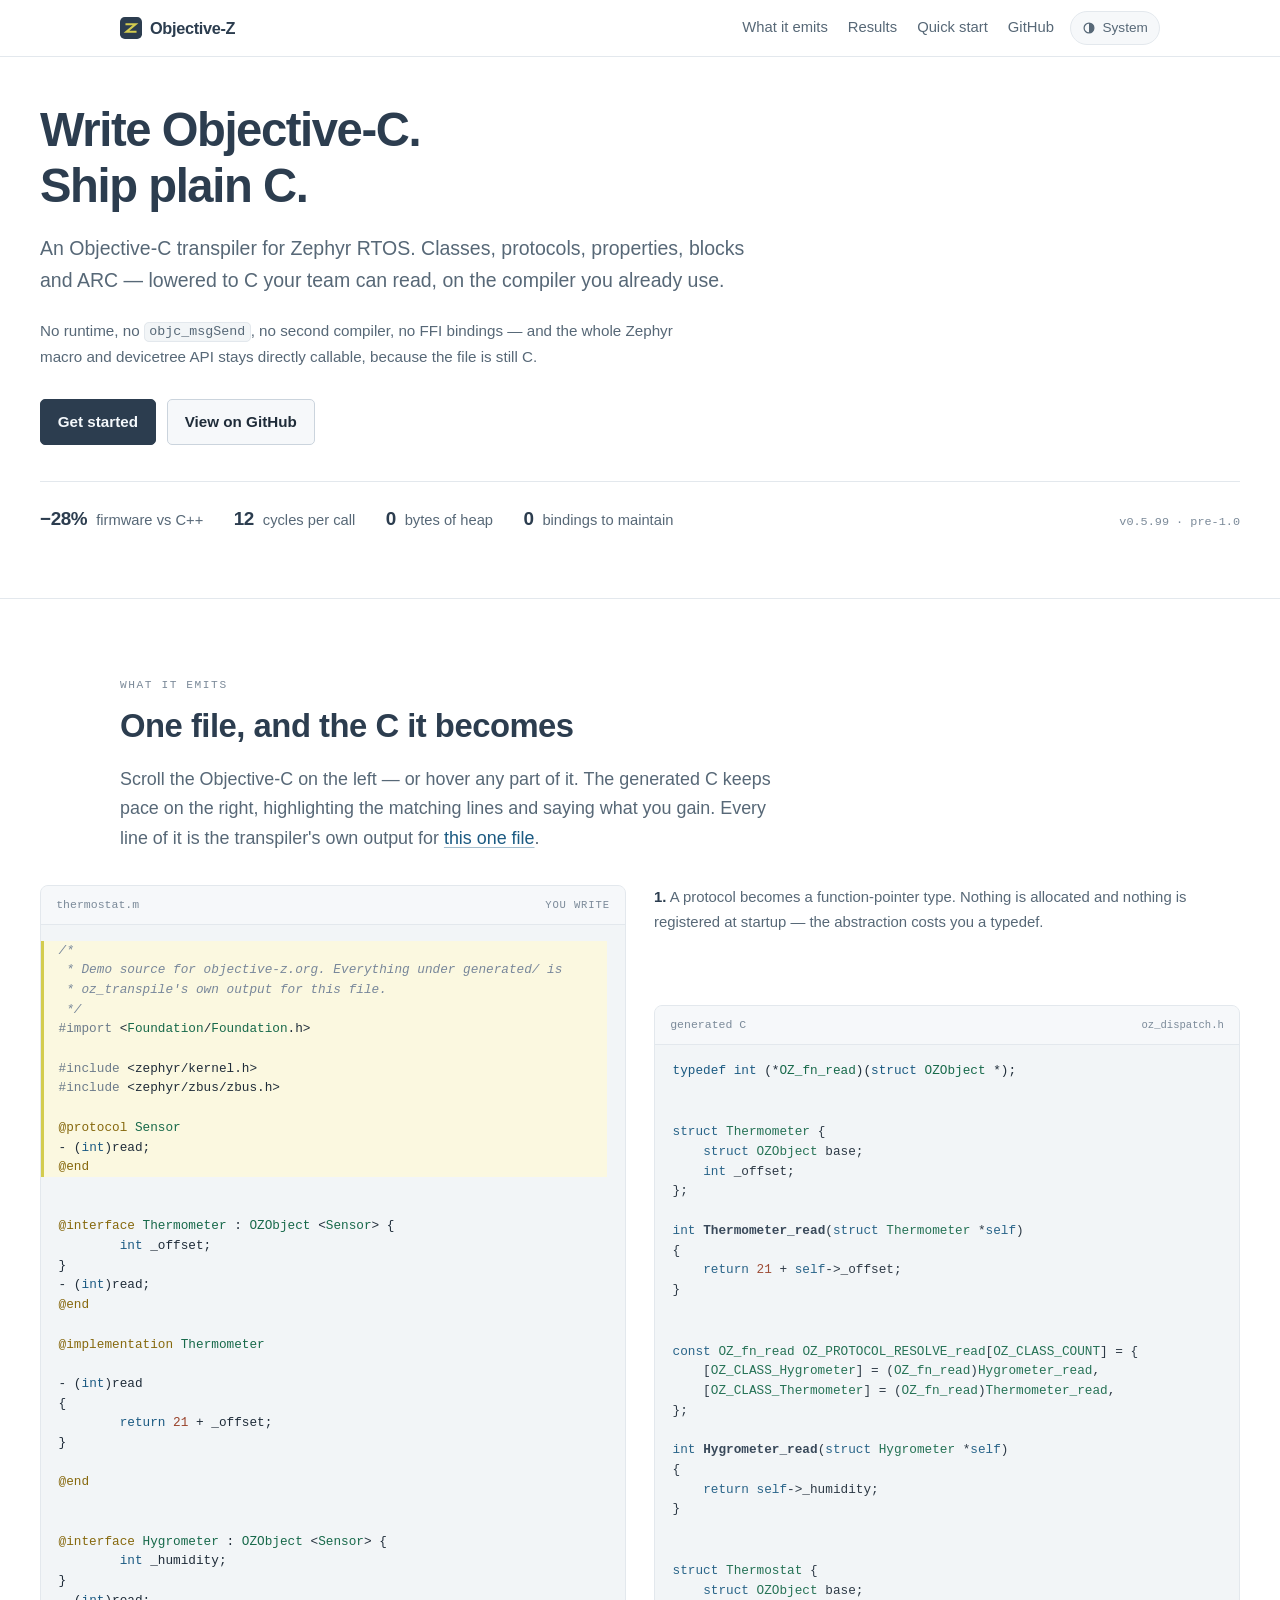
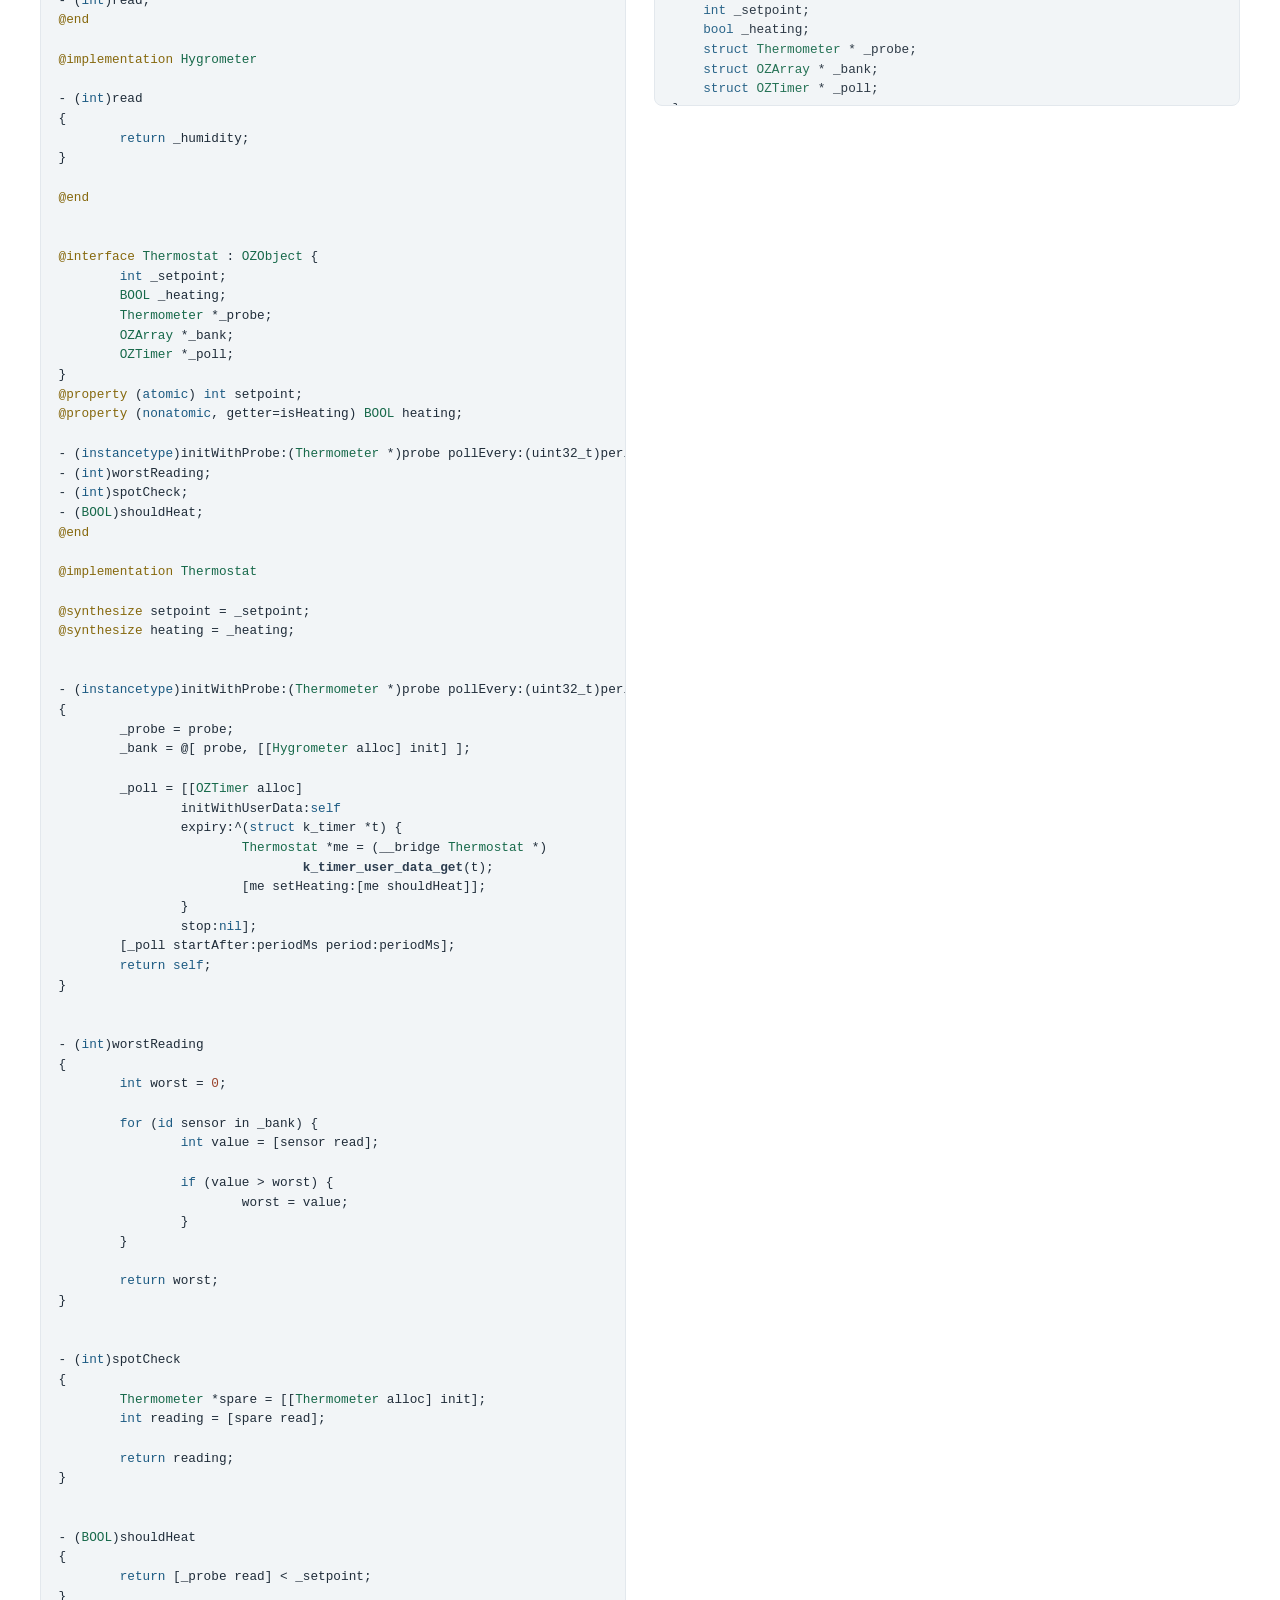
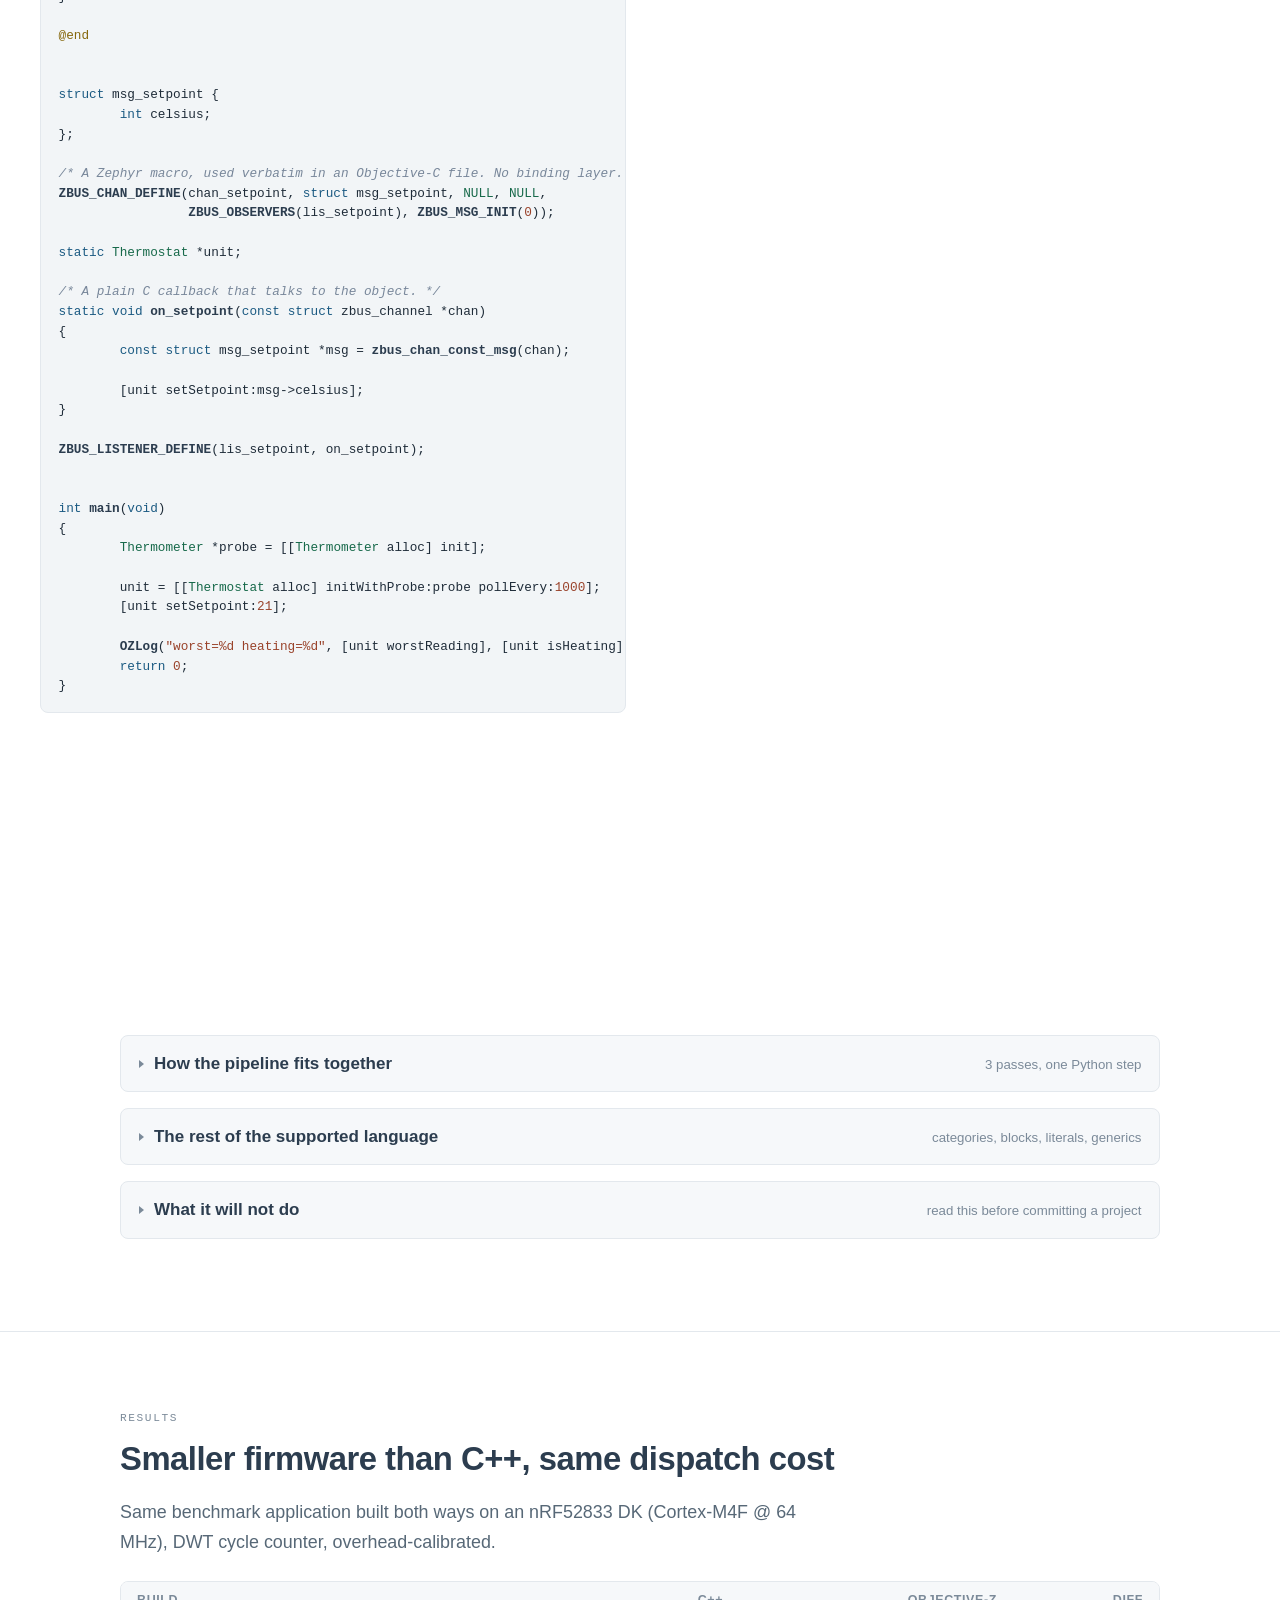
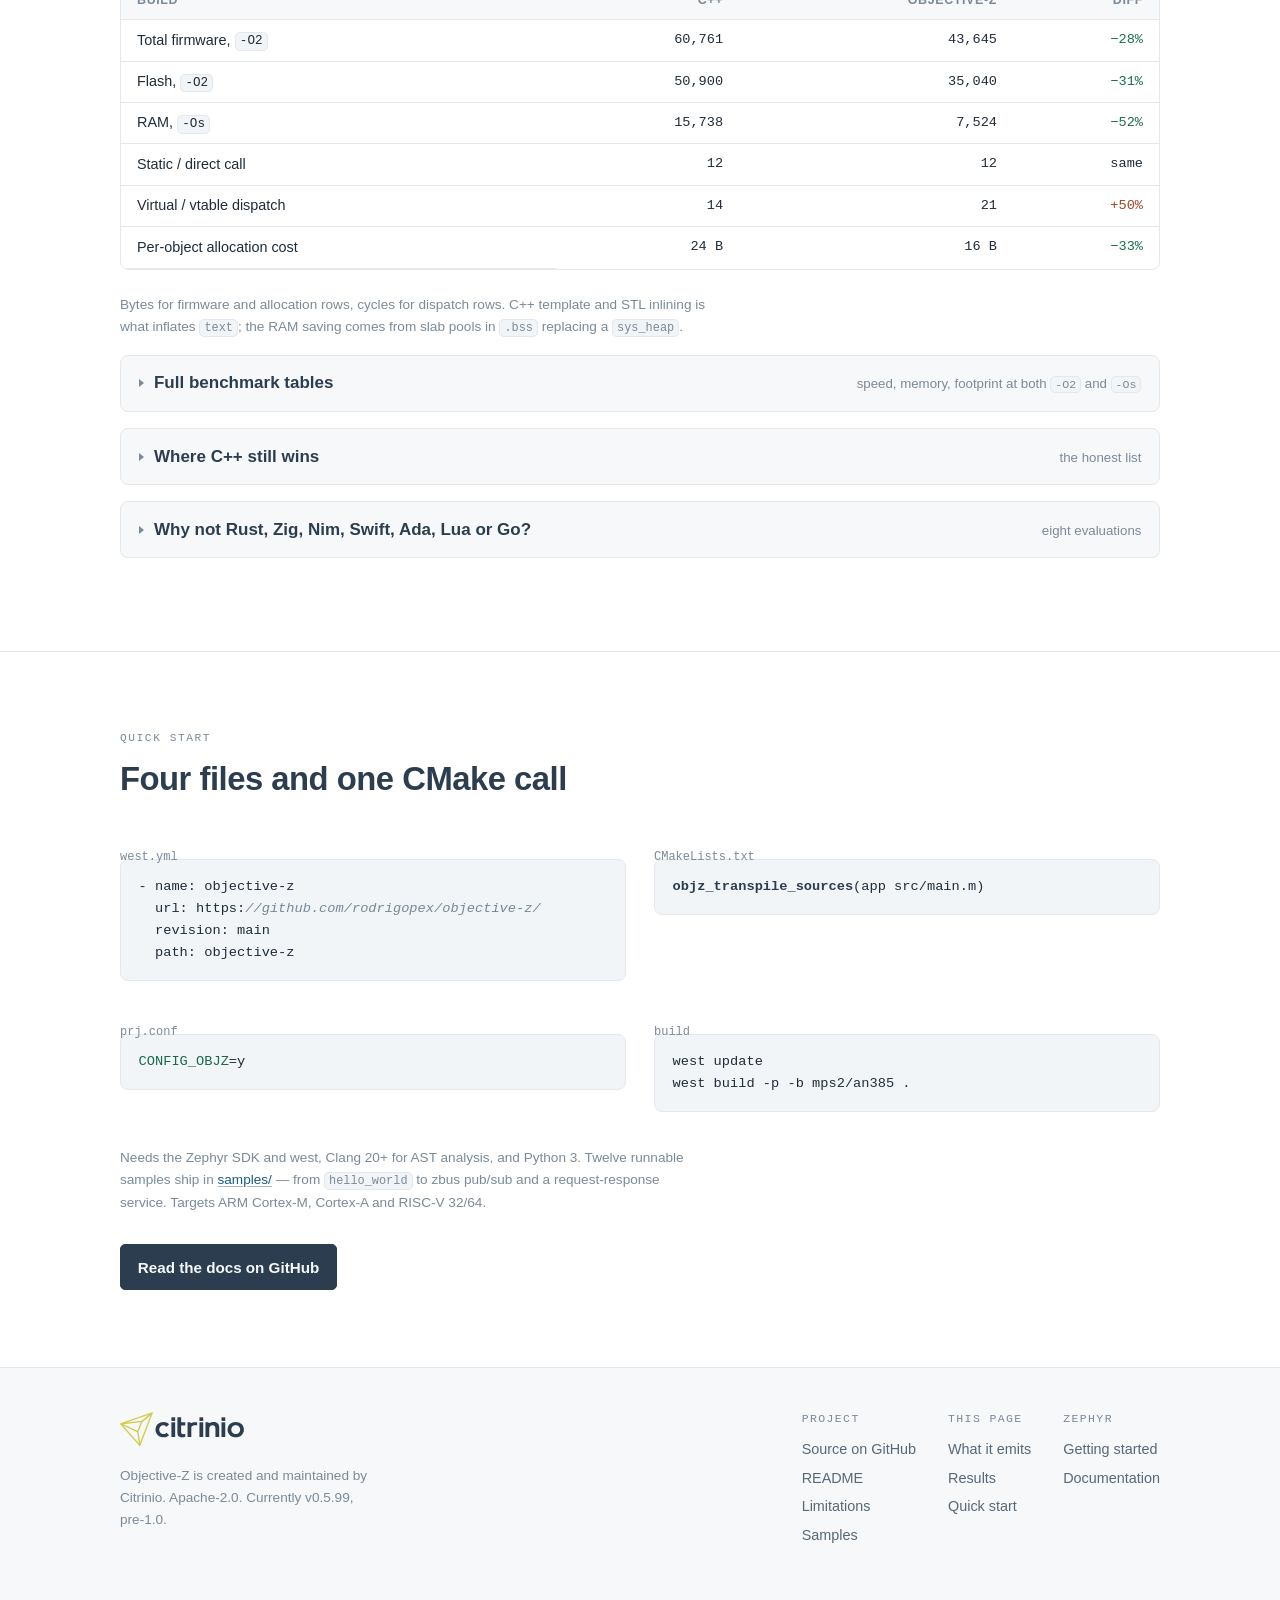
==== commit 3ca4a866: "One code section, and let the demonstration make the argument The page had two code sections competi" ====
--- a/index.html
+++ b/index.html
@@ -75,81 +75,9 @@
 <section class="hero">
   <div class="wrap">
     <h1>Write Objective-C.<br>Ship plain C.</h1>
-    <p class="hero-tagline">An Objective-C transpiler for Zephyr RTOS. Classes, protocols, properties and ARC — lowered to C your team can read, on the compiler you already use.</p>
-
-    <div class="split">
-      <div class="pane">
-        <p class="pane-head"><span>hero.m</span> <span class="pane-tag">you write</span></p>
-<pre><code><span class="pp">#import</span> &lt;<span class="t">Foundation</span>/<span class="t">OZObject</span>.h&gt;
-<span class="pp">#import</span> &lt;<span class="t">Foundation</span>/<span class="t">OZLog</span>.h&gt;
-
-<span class="at">@interface</span> <span class="t">Thermostat</span> : <span class="t">OZObject</span> {
-        <span class="k">int</span> _setpoint;
-        <span class="t">BOOL</span> _heating;
-}
-<span class="at">@property</span> (<span class="k">atomic</span>) <span class="k">int</span> setpoint;
-<span class="at">@property</span> (<span class="k">nonatomic</span>, getter=isHeating) <span class="t">BOOL</span> heating;
-<span class="at">@end</span>
-
-<span class="at">@implementation</span> <span class="t">Thermostat</span>
-
-<span class="at">@synthesize</span> setpoint = _setpoint;
-<span class="at">@synthesize</span> heating = _heating;
-
-<span class="at">@end</span>
-
-<span class="k">int</span> <span class="fn">main</span>(<span class="k">void</span>)
-{
-        <span class="t">Thermostat</span> *unit = [[<span class="t">Thermostat</span> alloc] init];
-
-        unit.setpoint = <span class="n">21</span>;
-        unit.heating = [unit setpoint] &gt; <span class="n">18</span>;
-
-        <span class="fn">OZLog</span>(<span class="s">"setpoint=%d heating=%d"</span>, [unit setpoint], [unit isHeating]);
-        <span class="k">return</span> <span class="n">0</span>;
-}</code></pre>
-      </div>
-      <div class="pane">
-        <p class="pane-head"><span>generated C</span> <span class="pane-tag pane-file">Thermostat_ozh.h · Thermostat_ozm.c · hero_ozm.c</span></p>
-<pre><code><span class="k">struct</span> <span class="t">Thermostat</span> {
-    <span class="k">struct</span> <span class="t">OZObject</span> base;
-    <span class="k">int</span> _setpoint;
-    <span class="k">bool</span> _heating;
-};
-
-<span class="fn">OZ_SLAB_DEFINE</span>(oz_slab_Thermostat,
-               <span class="k">sizeof</span>(<span class="k">struct</span> <span class="t">Thermostat</span>), <span class="n">1</span>, <span class="n">4</span>);
-
-<span class="k">int</span> <span class="fn">Thermostat_setpoint</span>(<span class="k">struct</span> <span class="t">Thermostat</span> *<span class="k">self</span>)
-{
-    <span class="k">int</span> val = {<span class="n">0</span>};
-    <span class="fn">OZ_SPINLOCK</span>(&amp;<span class="k">self</span>-&gt;base._oz_prop_lock) {
-        val = <span class="k">self</span>-&gt;_setpoint;
-    }
-    <span class="k">return</span> val;
-}
-
-<span class="t">BOOL</span> <span class="fn">Thermostat_isHeating</span>(<span class="k">struct</span> <span class="t">Thermostat</span> *<span class="k">self</span>)
-{
-    <span class="k">return</span> <span class="k">self</span>-&gt;_heating;
-}
-
-<span class="k">int</span> <span class="fn">main</span>(<span class="k">void</span>)
-{
-    <span class="k">struct</span> <span class="t">Thermostat</span> * unit = (<span class="k">struct</span> <span class="t">Thermostat</span> *)
-        <span class="fn">OZObject_init</span>((<span class="k">struct</span> <span class="t">OZObject</span> *)<span class="fn">Thermostat_alloc</span>());
-    <span class="fn">Thermostat_setSetpoint_</span>(unit, <span class="n">21</span>);
-    <span class="fn">Thermostat_setHeating_</span>(unit, <span class="fn">Thermostat_setpoint</span>(unit) &gt; <span class="n">18</span>);
-    <span class="fn">OZLog</span>(<span class="s">"setpoint=%d heating=%d"</span>,
-          <span class="fn">Thermostat_setpoint</span>(unit), <span class="fn">Thermostat_isHeating</span>(unit));
-<span class="add">    <span class="fn">OZObject_release</span>((<span class="k">struct</span> <span class="t">OZObject</span> *)unit);<b class="add-tag">added by the transpiler</b></span>
-    <span class="k">return</span> <span class="n">0</span>;
-}
-</code></pre>
-      </div>
-    </div>
-
-    <p class="hero-note">The class becomes a struct whose first member is its superclass, its instances come from a static pool, <code>atomic</code> turns into a real Zephyr <code>k_spinlock</code> guard, and <code>getter=isHeating</code> names the function. Every message becomes an ordinary C call — and ARC drops in the release you never wrote. No runtime, no <code>objc_msgSend</code>, no second compiler, no FFI bindings.</p>
+    <p class="hero-tagline">An Objective-C transpiler for Zephyr RTOS. Classes, protocols, properties, blocks and ARC — lowered to C your team can read, on the compiler you already use.</p>
+
+    <p class="hero-note">No runtime, no <code>objc_msgSend</code>, no second compiler, no FFI bindings — and the whole Zephyr macro and devicetree API stays directly callable, because the file is still C.</p>
 
     <div class="cta-row">
       <a class="btn btn-primary" href="#start">Get started</a>
@@ -170,7 +98,7 @@
   <div class="wrap">
     <p class="eyebrow">What it emits</p>
     <h2>One file, and the C it becomes</h2>
-    <p class="lede">Scroll the Objective-C on the left. The generated C keeps pace on the right, highlighting whatever you are looking at. Every line of it is the transpiler's own output for <a href="https://github.com/rodrigopex/objective-z.org/blob/main/examples/tour/thermostat.m" rel="noopener noreferrer">this one file</a>.</p>
+    <p class="lede">Scroll the Objective-C on the left — or hover any part of it. The generated C keeps pace on the right, highlighting the matching lines and saying what you gain. Every line of it is the transpiler's own output for <a href="https://github.com/rodrigopex/objective-z.org/blob/main/examples/tour/thermostat.m" rel="noopener noreferrer">this one file</a>.</p>
   </div>
 
   <div class="wrap wrap-tour">
@@ -186,20 +114,10 @@
 <span class="pp">#include</span> &lt;zephyr/kernel.h&gt;
 <span class="pp">#include</span> &lt;zephyr/zbus/zbus.h&gt;
 
-<span class="k">struct</span> msg_setpoint {
-        <span class="k">int</span> celsius;
-};
-
-<span class="c">/* A Zephyr macro, used verbatim in an Objective-C file. No binding layer. */</span>
-<span class="fn">ZBUS_CHAN_DEFINE</span>(chan_setpoint, <span class="k">struct</span> msg_setpoint, <span class="t">NULL</span>, <span class="t">NULL</span>,
-                 <span class="fn">ZBUS_OBSERVERS</span>(lis_setpoint), <span class="fn">ZBUS_MSG_INIT</span>(<span class="n">0</span>));
-</span>
-<span class="g" data-step="2">
 <span class="at">@protocol</span> <span class="t">Sensor</span>
 - (<span class="k">int</span>)read;
-<span class="at">@end</span>
-</span>
-<span class="g" data-step="3">
+<span class="at">@end</span></span>
+<span class="g" data-step="2">
 <span class="at">@interface</span> <span class="t">Thermometer</span> : <span class="t">OZObject</span> &lt;<span class="t">Sensor</span>&gt; {
         <span class="k">int</span> _offset;
 }
@@ -213,9 +131,8 @@
         <span class="k">return</span> <span class="n">21</span> + _offset;
 }
 
-<span class="at">@end</span>
-</span>
-<span class="g" data-step="4">
+<span class="at">@end</span></span>
+<span class="g" data-step="3">
 <span class="at">@interface</span> <span class="t">Hygrometer</span> : <span class="t">OZObject</span> &lt;<span class="t">Sensor</span>&gt; {
         <span class="k">int</span> _humidity;
 }
@@ -229,9 +146,8 @@
         <span class="k">return</span> _humidity;
 }
 
-<span class="at">@end</span>
-</span>
-<span class="g" data-step="5">
+<span class="at">@end</span></span>
+<span class="g" data-step="4">
 <span class="at">@interface</span> <span class="t">Thermostat</span> : <span class="t">OZObject</span> {
         <span class="k">int</span> _setpoint;
         <span class="t">BOOL</span> _heating;
@@ -252,8 +168,7 @@
 
 <span class="at">@synthesize</span> setpoint = _setpoint;
 <span class="at">@synthesize</span> heating = _heating;</span>
-<span class="g" data-step="6"><span class="at">@synthesize</span> heating = _heating;
-
+<span class="g" data-step="5">
 - (<span class="k">instancetype</span>)initWithProbe:(<span class="t">Thermometer</span> *)probe pollEvery:(uint32_t)periodMs
 {
         _probe = probe;
@@ -269,9 +184,8 @@
                 stop:<span class="k">nil</span>];
         [_poll startAfter:periodMs period:periodMs];
         <span class="k">return</span> <span class="k">self</span>;
-}
-</span>
-<span class="g" data-step="7">
+}</span>
+<span class="g" data-step="6">
 - (<span class="k">int</span>)worstReading
 {
         <span class="k">int</span> worst = <span class="n">0</span>;
@@ -285,24 +199,32 @@
         }
 
         <span class="k">return</span> worst;
-}
-</span>
-<span class="g" data-step="8">- (<span class="k">int</span>)spotCheck
+}</span>
+<span class="g" data-step="7">
+- (<span class="k">int</span>)spotCheck
 {
         <span class="t">Thermometer</span> *spare = [[<span class="t">Thermometer</span> alloc] init];
         <span class="k">int</span> reading = [spare read];
 
         <span class="k">return</span> reading;
-}
-</span>
-<span class="g" data-step="9">- (<span class="t">BOOL</span>)shouldHeat
+}</span>
+<span class="g" data-step="8">
+- (<span class="t">BOOL</span>)shouldHeat
 {
         <span class="k">return</span> [_probe read] &lt; _setpoint;
 }
 
-<span class="at">@end</span>
-</span>
-<span class="g" data-step="10"><span class="k">static</span> <span class="t">Thermostat</span> *unit;
+<span class="at">@end</span></span>
+<span class="g" data-step="9">
+<span class="k">struct</span> msg_setpoint {
+        <span class="k">int</span> celsius;
+};
+
+<span class="c">/* A Zephyr macro, used verbatim in an Objective-C file. No binding layer. */</span>
+<span class="fn">ZBUS_CHAN_DEFINE</span>(chan_setpoint, <span class="k">struct</span> msg_setpoint, <span class="t">NULL</span>, <span class="t">NULL</span>,
+                 <span class="fn">ZBUS_OBSERVERS</span>(lis_setpoint), <span class="fn">ZBUS_MSG_INIT</span>(<span class="n">0</span>));
+
+<span class="k">static</span> <span class="t">Thermostat</span> *unit;
 
 <span class="c">/* A plain C callback that talks to the object. */</span>
 <span class="k">static</span> <span class="k">void</span> <span class="fn">on_setpoint</span>(<span class="k">const</span> <span class="k">struct</span> zbus_channel *chan)
@@ -312,45 +234,47 @@
         [unit setSetpoint:msg-&gt;celsius];
 }
 
-<span class="fn">ZBUS_LISTENER_DEFINE</span>(lis_setpoint, on_setpoint);</span></code></pre>
+<span class="fn">ZBUS_LISTENER_DEFINE</span>(lis_setpoint, on_setpoint);</span>
+<span class="g" data-step="10">
+<span class="k">int</span> <span class="fn">main</span>(<span class="k">void</span>)
+{
+        <span class="t">Thermometer</span> *probe = [[<span class="t">Thermometer</span> alloc] init];
+
+        unit = [[<span class="t">Thermostat</span> alloc] initWithProbe:probe pollEvery:<span class="n">1000</span>];
+        [unit setSetpoint:<span class="n">21</span>];
+
+        <span class="fn">OZLog</span>(<span class="s">"worst=%d heating=%d"</span>, [unit worstReading], [unit isHeating]);
+        <span class="k">return</span> <span class="n">0</span>;
+}
+</span></code></pre>
       </div>
 
       <aside class="tour-panel">
         <div class="tour-notes">
-<p class="tour-note" data-step="1"><b>1.</b> A Zephyr channel, declared in an Objective-C file. The macro is a C preprocessor construct that builds linker-section structures — and it comes out the other side byte for byte.</p>
-<p class="tour-note" data-step="2"><b>2.</b> A protocol first becomes a function-pointer type. Nothing is allocated and nothing is looked up yet.</p>
-<p class="tour-note" data-step="3"><b>3.</b> The class becomes a struct whose first member is its superclass, so an upcast is a pointer cast. The method becomes a function taking <code>self</code> explicitly.</p>
-<p class="tour-note" data-step="4"><b>4.</b> Now that two classes conform, the protocol gets a <code>const</code> table indexed by class id. It lives in <code>.rodata</code>, so it costs FLASH and no RAM at all.</p>
-<p class="tour-note" data-step="5"><b>5.</b> <code>atomic</code> wraps both accessors in a real Zephyr <code>k_spinlock</code> guard. <code>getter=isHeating</code> names the generated function; the setter keeps its conventional name.</p>
-<p class="tour-note" data-step="6"><b>6.</b> The array literal becomes a stack buffer of retained objects. The expiry block is lifted out as a file-scope function and handed to the timer by name — which is why only non-capturing blocks are allowed. <code>__bridge</code> is just a cast.</p>
-<p class="tour-note" data-step="7"><b>7.</b> Fast enumeration becomes an explicit iterator loop. Because <code>sensor</code> is <code>id</code>, the read goes through the protocol table — one indexed load, no message lookup. This is the polymorphic path.</p>
-<p class="tour-note" data-step="8"><b>8.</b> Nothing in this method mentions memory — and yet a release appears. ARC works out that <code>spare</code> dies at the closing brace and writes the call for you, before the return, at compile time. No collector, no runtime bookkeeping, and the exact instruction is right there to audit.</p>
-<p class="tour-note" data-step="9"><b>9.</b> Here the receiver type is known, so the send collapses to a direct call. Below it is a whole function that appears in no source file: there is no <code>-dealloc</code> in the class, so ARC wrote one, releasing each strong ivar in turn before handing off to the superclass.</p>
-<p class="tour-note" data-step="10"><b>10.</b> A plain C callback can talk to objects. Only the message send is rewritten; the listener macro and the function signature are untouched.</p>
+<p class="tour-note" data-step="1"><b>1.</b> A protocol becomes a function-pointer type. Nothing is allocated and nothing is registered at startup — the abstraction costs you a typedef.</p>
+<p class="tour-note" data-step="2"><b>2.</b> The class becomes a struct whose first member is its superclass, so an upcast is a pointer cast. The method becomes a function taking <code>self</code> explicitly, and a send to a known type costs <strong>12 cycles</strong> — exactly what the C call costs.</p>
+<p class="tour-note" data-step="3"><b>3.</b> With two classes conforming, the protocol needs a table. It is <code>const</code>, so it lands in <code>.rodata</code> — FLASH, not RAM. Polymorphism for <strong>zero bytes of RAM</strong>.</p>
+<p class="tour-note" data-step="4"><b>4.</b> <code>atomic</code> wraps both accessors in a real Zephyr <code>k_spinlock</code> guard — <strong>10 cycles</strong> to read, two fewer than the C++ equivalent, because it is the kernel's own primitive and not a library mutex. <code>getter=isHeating</code> names the function; the setter keeps its conventional name.</p>
+<p class="tour-note" data-step="5"><b>5.</b> An array literal becomes a stack buffer of retained objects. The block is lifted out as a file-scope function and handed to the timer by name — which is why only non-capturing blocks are allowed, and why invoking one costs the same <strong>12 cycles</strong> as a C++ lambda. <code>__bridge</code> is just a cast.</p>
+<p class="tour-note" data-step="6"><b>6.</b> Fast enumeration becomes an explicit iterator loop. Because <code>sensor</code> is <code>id</code>, the read goes through the protocol table: one indexed load, <strong>21 cycles</strong>, with no message lookup and no dispatch cache to miss.</p>
+<p class="tour-note" data-step="7"><b>7.</b> Nothing in this method mentions memory — and yet a release appears. ARC works out that <code>spare</code> dies at the closing brace and writes the call, before the return, at compile time. No collector, no runtime bookkeeping, and <strong>zero heap</strong>: the pool above is a fixed slab in <code>.bss</code>, sized from the AST, with no allocator header per object.</p>
+<p class="tour-note" data-step="8"><b>8.</b> A known receiver collapses to a direct call. Below it is a whole function that appears in no source file: the class declares no <code>-dealloc</code>, so ARC wrote one, releasing each strong ivar in turn before handing off to the superclass.</p>
+<p class="tour-note" data-step="9"><b>9.</b> This is the part no other language gets for free. <code>ZBUS_CHAN_DEFINE</code> and <code>ZBUS_LISTENER_DEFINE</code> are C preprocessor macros that build linker-section structures; here they sit in a <code>.m</code> file and come out untouched. <strong>Zero bindings</strong> to write, and none to fix when Zephyr changes. A plain C callback talks to the object — only the message send is rewritten.</p>
+<p class="tour-note" data-step="10"><b>10.</b> And it runs. Every message is an ordinary call, ARC releases the local probe on the way out, and the whole file goes through the same GCC as the rest of your firmware — no second compiler, and <strong>28% smaller</strong> than the equivalent built as C++.</p>
         </div>
         <div class="pane tour-out">
           <p class="pane-head"><span>generated C</span> <span class="pane-tag pane-file" id="tour-file">thermostat_ozm.c</span></p>
-<pre><code><span class="g" data-step="1" data-file="thermostat_ozm.c"><span class="k">struct</span> msg_setpoint {
-        <span class="k">int</span> celsius;
-}
-;
-<span class="c">/* A Zephyr macro, used verbatim in an Objective-C file. No binding layer. */</span>
-<span class="fn">ZBUS_CHAN_DEFINE</span>(chan_setpoint, <span class="k">struct</span> msg_setpoint,
-                 <span class="t">NULL</span>, <span class="t">NULL</span>,
-                 <span class="fn">ZBUS_OBSERVERS</span>(lis_setpoint),
-                 <span class="fn">ZBUS_MSG_INIT</span>(<span class="n">0</span>));</span>
-<span class="g" data-step="2" data-file="oz_dispatch.h"><span class="k">typedef</span> <span class="k">int</span> (*<span class="t">OZ_fn_read</span>)(<span class="k">struct</span> <span class="t">OZObject</span> *);</span>
-<span class="g" data-step="3" data-file="thermostat_ozh.h · thermostat_ozm.c"><span class="k">struct</span> <span class="t">Thermometer</span> {
+<pre><code><span class="g" data-step="1" data-file="oz_dispatch.h"><span class="k">typedef</span> <span class="k">int</span> (*<span class="t">OZ_fn_read</span>)(<span class="k">struct</span> <span class="t">OZObject</span> *);</span>
+<span class="g" data-step="2" data-file="thermostat_ozh.h · thermostat_ozm.c"><span class="k">struct</span> <span class="t">Thermometer</span> {
     <span class="k">struct</span> <span class="t">OZObject</span> base;
     <span class="k">int</span> _offset;
 };
 
-
 <span class="k">int</span> <span class="fn">Thermometer_read</span>(<span class="k">struct</span> <span class="t">Thermometer</span> *<span class="k">self</span>)
 {
     <span class="k">return</span> <span class="n">21</span> + <span class="k">self</span>-&gt;_offset;
 }</span>
-<span class="g" data-step="4" data-file="oz_dispatch.c · thermostat_ozm.c"><span class="k">const</span> <span class="t">OZ_fn_read</span> <span class="t">OZ_PROTOCOL_RESOLVE_read</span>[<span class="t">OZ_CLASS_COUNT</span>] = {
+<span class="g" data-step="3" data-file="oz_dispatch.c · thermostat_ozm.c"><span class="k">const</span> <span class="t">OZ_fn_read</span> <span class="t">OZ_PROTOCOL_RESOLVE_read</span>[<span class="t">OZ_CLASS_COUNT</span>] = {
     [<span class="t">OZ_CLASS_Hygrometer</span>] = (<span class="t">OZ_fn_read</span>)<span class="t">Hygrometer_read</span>,
     [<span class="t">OZ_CLASS_Thermometer</span>] = (<span class="t">OZ_fn_read</span>)<span class="t">Thermometer_read</span>,
 };
@@ -359,7 +283,7 @@
 {
     <span class="k">return</span> <span class="k">self</span>-&gt;_humidity;
 }</span>
-<span class="g" data-step="5" data-file="thermostat_ozh.h · thermostat_ozm.c"><span class="k">struct</span> <span class="t">Thermostat</span> {
+<span class="g" data-step="4" data-file="thermostat_ozh.h · thermostat_ozm.c"><span class="k">struct</span> <span class="t">Thermostat</span> {
     <span class="k">struct</span> <span class="t">OZObject</span> base;
     <span class="k">int</span> _setpoint;
     <span class="k">bool</span> _heating;
@@ -388,7 +312,7 @@
 {
     <span class="k">return</span> <span class="k">self</span>-&gt;_heating;
 }</span>
-<span class="g" data-step="6" data-file="thermostat_ozm.c"><span class="k">static</span> <span class="k">void</span> <span class="fn">_oz_block_L0_C0</span>(<span class="k">struct</span> k_timer * t)
+<span class="g" data-step="5" data-file="thermostat_ozm.c"><span class="k">static</span> <span class="k">void</span> <span class="fn">_oz_block_L0_C0</span>(<span class="k">struct</span> k_timer * t)
 {
     <span class="k">struct</span> <span class="t">Thermostat</span> * me =
         (<span class="k">struct</span> <span class="t">Thermostat</span> *)<span class="fn">k_timer_user_data_get</span>(t);
@@ -414,7 +338,7 @@
     <span class="k">self</span>-&gt;_poll = _oz_recv2;
     <span class="fn">OZTimer_startAfter_period_</span>(<span class="k">self</span>-&gt;_poll,
                                periodMs, periodMs);</span>
-<span class="g" data-step="7" data-file="thermostat_ozm.c · oz_dispatch.h"><span class="k">int</span> <span class="fn">Thermostat_worstReading</span>(<span class="k">struct</span> <span class="t">Thermostat</span> *<span class="k">self</span>)
+<span class="g" data-step="6" data-file="thermostat_ozm.c · oz_dispatch.h"><span class="k">int</span> <span class="fn">Thermostat_worstReading</span>(<span class="k">struct</span> <span class="t">Thermostat</span> *<span class="k">self</span>)
 {
     <span class="k">int</span> worst = <span class="n">0</span>;
     {
@@ -435,11 +359,15 @@
     <span class="k">return</span> worst;
 }
 
+
+
 <span class="pp">#define</span> <span class="fn">OZ_PROTOCOL_SEND_read</span>(obj)                       \
     <span class="t">OZ_PROTOCOL_RESOLVE_read</span>[                            \
         ((<span class="k">struct</span> <span class="t">OZObject</span> *)(obj))-&gt;_meta.class_id](     \
             (<span class="k">struct</span> <span class="t">OZObject</span> *)(obj))</span>
-<span class="g" data-step="8" data-file="thermostat_ozm.c"><span class="k">int</span> <span class="fn">Thermostat_spotCheck</span>(<span class="k">struct</span> <span class="t">Thermostat</span> *<span class="k">self</span>)
+<span class="g" data-step="7" data-file="thermostat_ozm.c"><span class="fn">OZ_SLAB_DEFINE</span>(oz_slab_Thermometer, <span class="k">sizeof</span>(<span class="k">struct</span> <span class="t">Thermometer</span>), <span class="n">2</span>, <span class="n">4</span>);
+
+<span class="k">int</span> <span class="fn">Thermostat_spotCheck</span>(<span class="k">struct</span> <span class="t">Thermostat</span> *<span class="k">self</span>)
 {
     <span class="k">struct</span> <span class="t">Thermometer</span> * spare = (<span class="k">struct</span> <span class="t">Thermometer</span> *)
         <span class="fn">OZObject_init</span>((<span class="k">struct</span> <span class="t">OZObject</span> *)<span class="fn">Thermometer_alloc</span>());
@@ -447,7 +375,7 @@
 <span class="add">    <span class="fn">OZObject_release</span>((<span class="k">struct</span> <span class="t">OZObject</span> *)spare);<b class="add-tag">added by the transpiler</b></span>
     <span class="k">return</span> reading;
 }</span>
-<span class="g" data-step="9" data-file="thermostat_ozm.c"><span class="t">BOOL</span> <span class="fn">Thermostat_shouldHeat</span>(<span class="k">struct</span> <span class="t">Thermostat</span> *<span class="k">self</span>)
+<span class="g" data-step="8" data-file="thermostat_ozm.c"><span class="t">BOOL</span> <span class="fn">Thermostat_shouldHeat</span>(<span class="k">struct</span> <span class="t">Thermostat</span> *<span class="k">self</span>)
 {
     <span class="k">return</span> <span class="fn">Thermometer_read</span>(<span class="k">self</span>-&gt;_probe) &lt; <span class="k">self</span>-&gt;_setpoint;
 }
@@ -459,7 +387,16 @@
     <span class="fn">OZObject_release</span>((<span class="k">struct</span> <span class="t">OZObject</span> *)<span class="k">self</span>-&gt;_poll);
     <span class="fn">OZObject_dealloc</span>((<span class="k">struct</span> <span class="t">OZObject</span> *)<span class="k">self</span>);
 }</span></span>
-<span class="g" data-step="10" data-file="thermostat_ozm.c"><span class="k">static</span> <span class="k">struct</span> <span class="t">Thermostat</span> * unit;
+<span class="g" data-step="9" data-file="thermostat_ozm.c"><span class="k">struct</span> msg_setpoint {
+        <span class="k">int</span> celsius;
+}
+;
+<span class="c">/* A Zephyr macro, used verbatim in an Objective-C file. No binding layer. */</span>
+<span class="fn">ZBUS_CHAN_DEFINE</span>(chan_setpoint, <span class="k">struct</span> msg_setpoint,
+                 <span class="t">NULL</span>, <span class="t">NULL</span>,
+                 <span class="fn">ZBUS_OBSERVERS</span>(lis_setpoint),
+                 <span class="fn">ZBUS_MSG_INIT</span>(<span class="n">0</span>));
+<span class="k">static</span> <span class="k">struct</span> <span class="t">Thermostat</span> * unit;
 <span class="c">/* A plain C callback that talks to the object. */</span>
 <span class="k">static</span> <span class="k">void</span> <span class="fn">on_setpoint</span>(<span class="k">const</span> <span class="k">struct</span> zbus_channel * chan)
 {
@@ -467,45 +404,25 @@
     <span class="fn">Thermostat_setSetpoint_</span>(unit, msg-&gt;celsius);
 }
 
-<span class="fn">ZBUS_LISTENER_DEFINE</span>(lis_setpoint, on_setpoint);</span></code></pre>
+<span class="fn">ZBUS_LISTENER_DEFINE</span>(lis_setpoint, on_setpoint);</span>
+<span class="g" data-step="10" data-file="thermostat_ozm.c"><span class="k">int</span> <span class="fn">main</span>(<span class="k">void</span>)
+{
+    <span class="k">struct</span> <span class="t">Thermometer</span> * probe = (<span class="k">struct</span> <span class="t">Thermometer</span> *)
+        <span class="fn">OZObject_init</span>((<span class="k">struct</span> <span class="t">OZObject</span> *)<span class="fn">Thermometer_alloc</span>());
+    unit = <span class="fn">Thermostat_initWithProbe_pollEvery_</span>(
+        <span class="fn">Thermostat_alloc</span>(), probe, <span class="n">1000</span>);
+    <span class="fn">Thermostat_setSetpoint_</span>(unit, <span class="n">21</span>);
+    <span class="fn">OZLog</span>(<span class="s">"worst=%d heating=%d"</span>,
+          <span class="fn">Thermostat_worstReading</span>(unit), <span class="fn">Thermostat_isHeating</span>(unit));
+<span class="add">    <span class="fn">OZObject_release</span>((<span class="k">struct</span> <span class="t">OZObject</span> *)probe);<b class="add-tag">added by the transpiler</b></span>
+    <span class="k">return</span> <span class="n">0</span>;
+}</span></code></pre>
         </div>
       </aside>
     </div>
   </div>
 
   <div class="wrap">
-    <details>
-      <summary>Where objects come from <span class="hint">static slab pools, no <code>malloc</code></span></summary>
-      <div class="details-body">
-        <div class="split">
-          <div class="pane">
-            <p class="pane-head"><span>Objective-C</span></p>
-<pre><code><span class="t">Thermostat</span> *unit = [[<span class="t">Thermostat</span> alloc]
-        initWithProbe:probe pollEvery:<span class="n">1000</span>];</code></pre>
-          </div>
-          <div class="pane">
-            <p class="pane-head"><span>generated C</span></p>
-<pre><code><span class="fn">OZ_SLAB_DEFINE</span>(oz_slab_Thermostat,
-               <span class="k">sizeof</span>(<span class="k">struct</span> <span class="t">Thermostat</span>), <span class="n">1</span>, <span class="n">4</span>);
-
-<span class="k">static</span> <span class="k">inline</span> <span class="k">struct</span> <span class="t">Thermostat</span> *<span class="fn">Thermostat_alloc</span>(<span class="k">void</span>)
-{
-    <span class="k">struct</span> <span class="t">Thermostat</span> *obj;
-    <span class="k">if</span> (<span class="fn">oz_slab_alloc</span>(&amp;oz_slab_Thermostat,
-                      (<span class="k">void</span> **)&amp;obj) != <span class="n">0</span>) {
-        <span class="k">return</span> (<span class="k">struct</span> <span class="t">Thermostat</span> *)<span class="n">0</span>;
-    }
-    <span class="fn">memset</span>(obj, <span class="n">0</span>, <span class="k">sizeof</span>(<span class="k">struct</span> <span class="t">Thermostat</span>));
-    obj-&gt;base._meta.class_id = <span class="t">OZ_CLASS_Thermostat</span>;
-    <span class="fn">oz_atomic_init</span>(&amp;obj-&gt;base._refcount, <span class="n">1</span>);
-    <span class="k">return</span> obj;
-}</code></pre>
-          </div>
-        </div>
-        <p>Pool sizes are derived from AST analysis and live in <code>.bss</code>. No <code>malloc</code>, no fragmentation, and no allocator header per object — the slab block size is exactly <code>sizeof</code> the struct.</p>
-      </div>
-    </details>
-
     <details>
       <summary>How the pipeline fits together <span class="hint">3 passes, one Python step</span></summary>
       <div class="details-body">
--- a/css/main.css
+++ b/css/main.css
@@ -885,6 +885,18 @@
     background: var(--accent-soft);
   }
 
+  /* Hovering a group drives the panel, so say so on pointer devices. */
+  @media (hover: hover) and (pointer: fine) {
+    .tour[data-tour="on"] .tour-code .g:hover {
+      border-left-color: var(--line-strong);
+      cursor: default;
+    }
+
+    .tour[data-tour="on"] .tour-code .g.is-active:hover {
+      border-left-color: var(--accent);
+    }
+  }
+
   /* Right: de-emphasise everything but the matching region. */
   .tour[data-tour="on"] .tour-out .g {
     opacity: 0.38;
@@ -906,28 +918,7 @@
   }
 }
 
-/* -------------------------------------------------- source / result split ---
-   Two code panes side by side: what you write, and what the transpiler emits.
-   Collapses to stacked panes before either pane gets too narrow to read.
-   -------------------------------------------------------------------------- */
-
-.split {
-  display: grid;
-  grid-template-columns: 1fr 1fr;
-  gap: 1px;
-  background: var(--line);
-  border: 1px solid var(--line);
-  border-radius: var(--radius);
-  overflow: hidden;
-  margin: 1.5rem 0;
-}
-
-@media (max-width: 60rem) {
-  .split {
-    grid-template-columns: 1fr;
-  }
-}
-
+/* The generated-code box (the tour's right column). */
 .pane {
   background: var(--bg-code);
   min-width: 0;
@@ -964,12 +955,6 @@
   letter-spacing: 0;
 }
 
-/* The generated pane carries the accent so the eye lands on the result. */
-.pane + .pane .pane-head {
-  color: var(--ink-muted);
-  box-shadow: inset 0 2px 0 var(--accent);
-}
-
 .pane pre {
   margin: 0;
   border: 0;
@@ -978,55 +963,6 @@
   flex: 1;
   font-size: 0.795rem;
   line-height: 1.55;
-}
-
-/* ---------------------------------------------------------------- pairs ---- */
-
-.pair {
-  margin-top: 2.75rem;
-}
-
-.pair:first-of-type {
-  margin-top: 2rem;
-}
-
-.pair-head {
-  display: flex;
-  flex-wrap: wrap;
-  align-items: baseline;
-  gap: 0.6rem 1rem;
-}
-
-.pair-head h3 {
-  margin: 0;
-}
-
-/* Cost badge beside a pair heading. Inline <code> inside it must not draw its
-   own chrome, or you get a box inside a box. */
-.chip {
-  flex: none;
-  font-family: var(--mono);
-  font-size: 0.7rem;
-  color: var(--ink-muted);
-  background: var(--accent-soft);
-  border: 1px solid var(--accent-line);
-  border-radius: 999px;
-  padding: 0.2rem 0.62rem;
-}
-
-.chip code {
-  background: none;
-  border: 0;
-  padding: 0;
-  color: inherit;
-  font-size: 1em;
-  white-space: nowrap;
-}
-
-.pair-note {
-  font-size: 0.9rem;
-  color: var(--ink-muted);
-  margin: -0.4rem 0 0;
 }
 
 /* --------------------------------------------------------- hero specifics ---- */
@@ -1327,10 +1263,7 @@
     gap: 1.25rem 1.75rem;
   }
 
-  .stat-value {
-    font-size: 1.45rem;
-  }
-}
+  }
 
 /* -------------------------------------------------------------- print ---- */
 
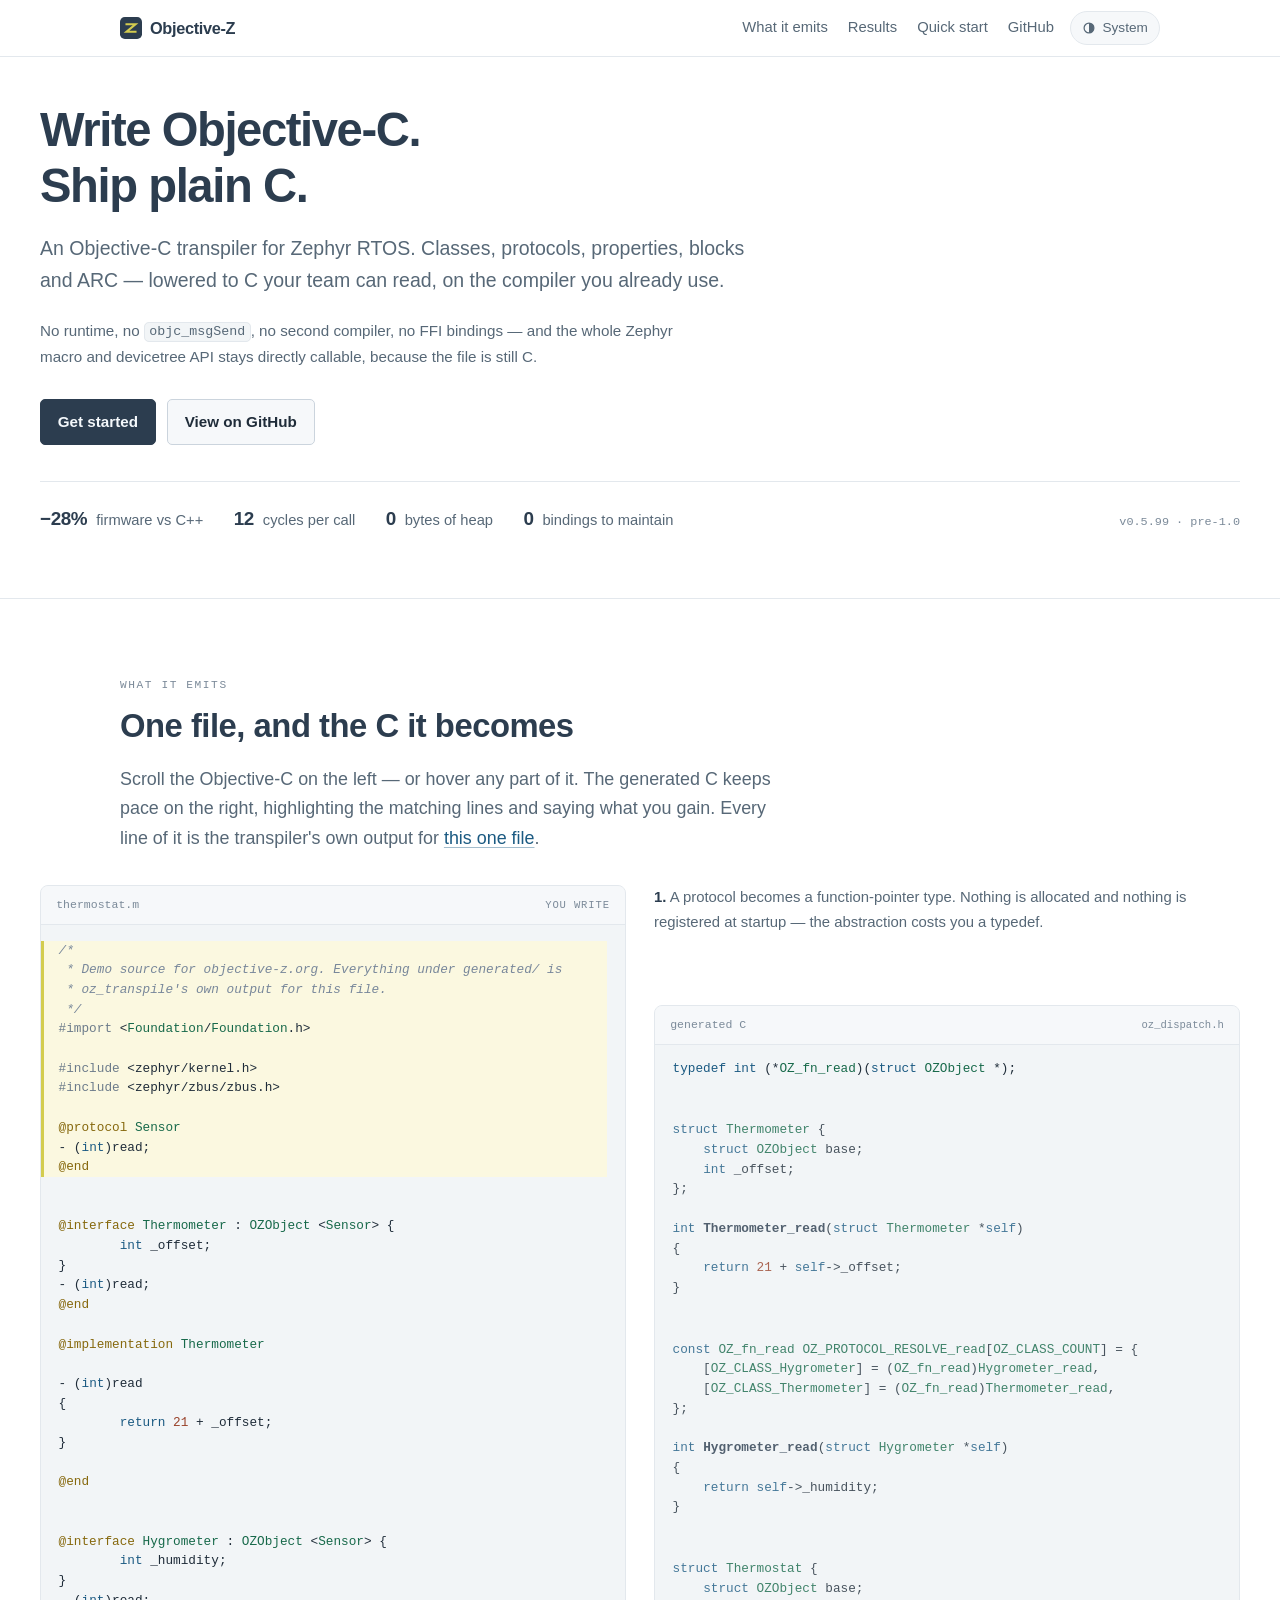
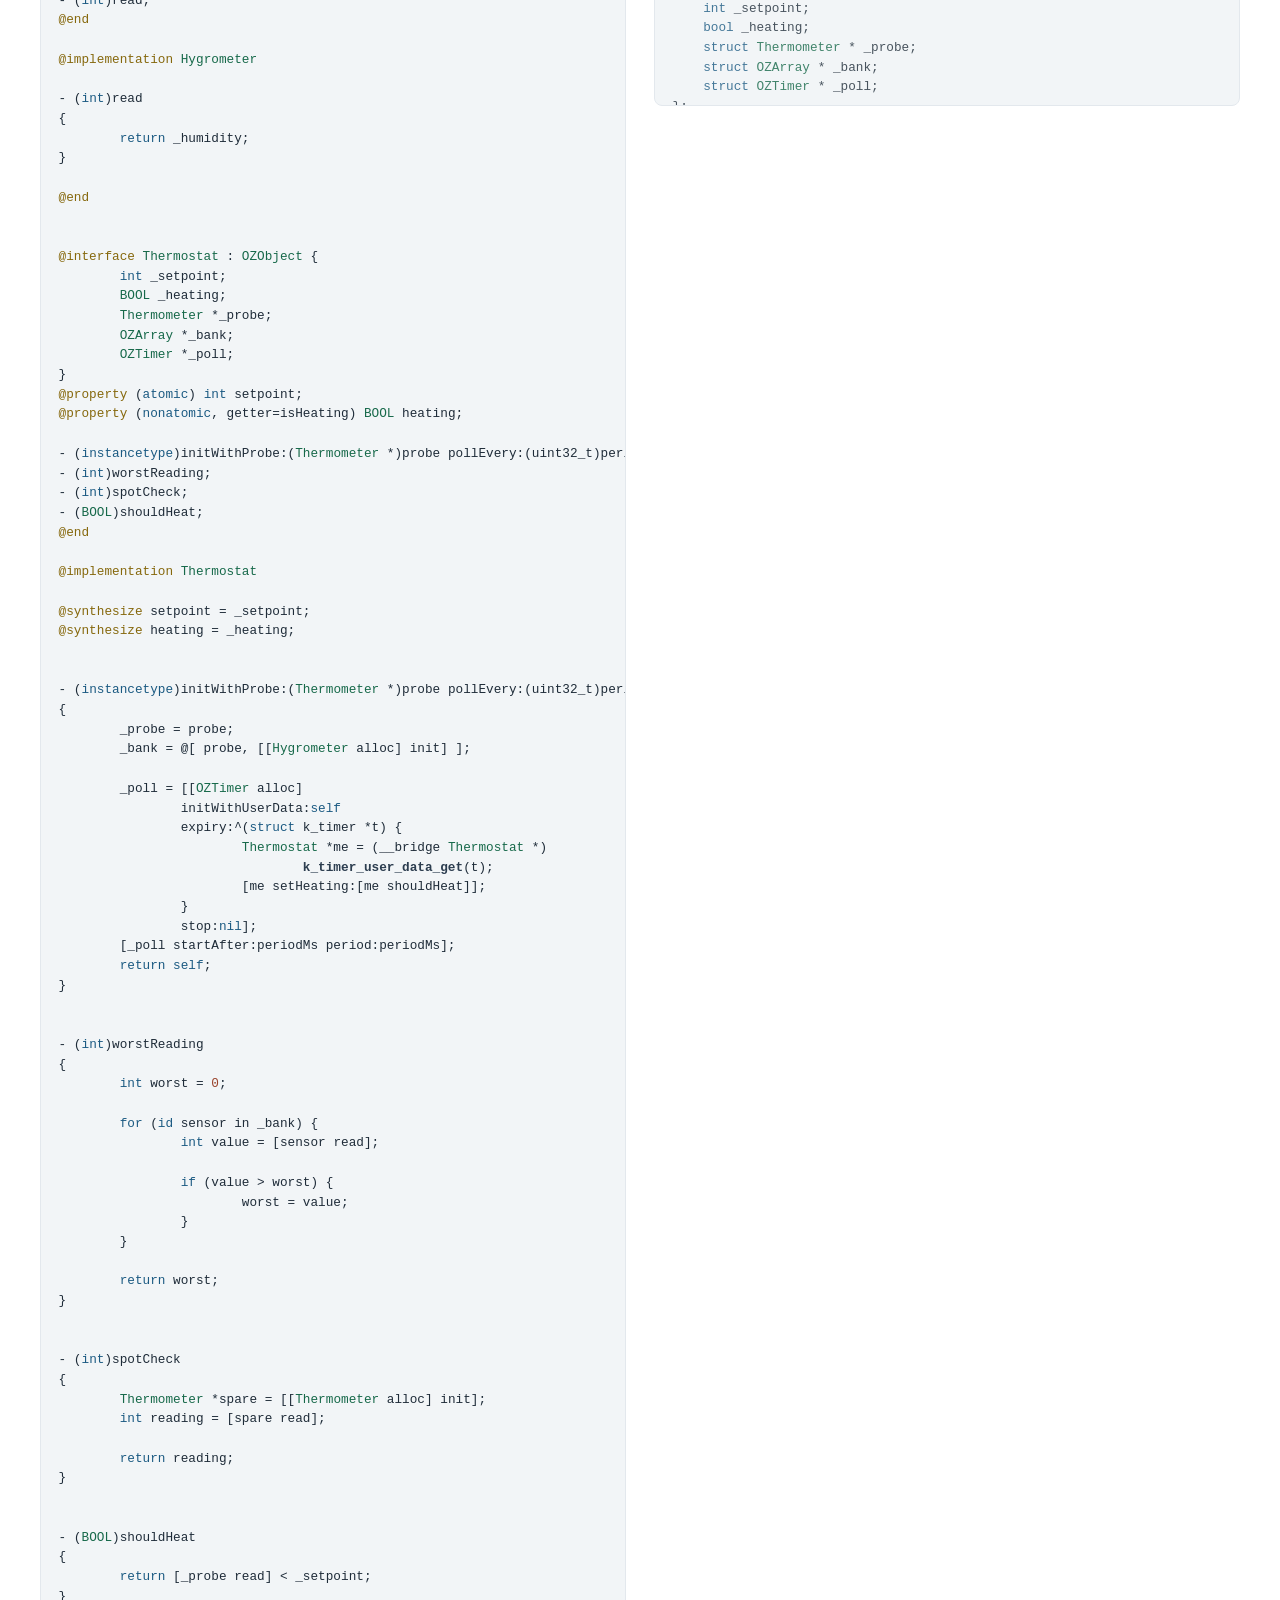
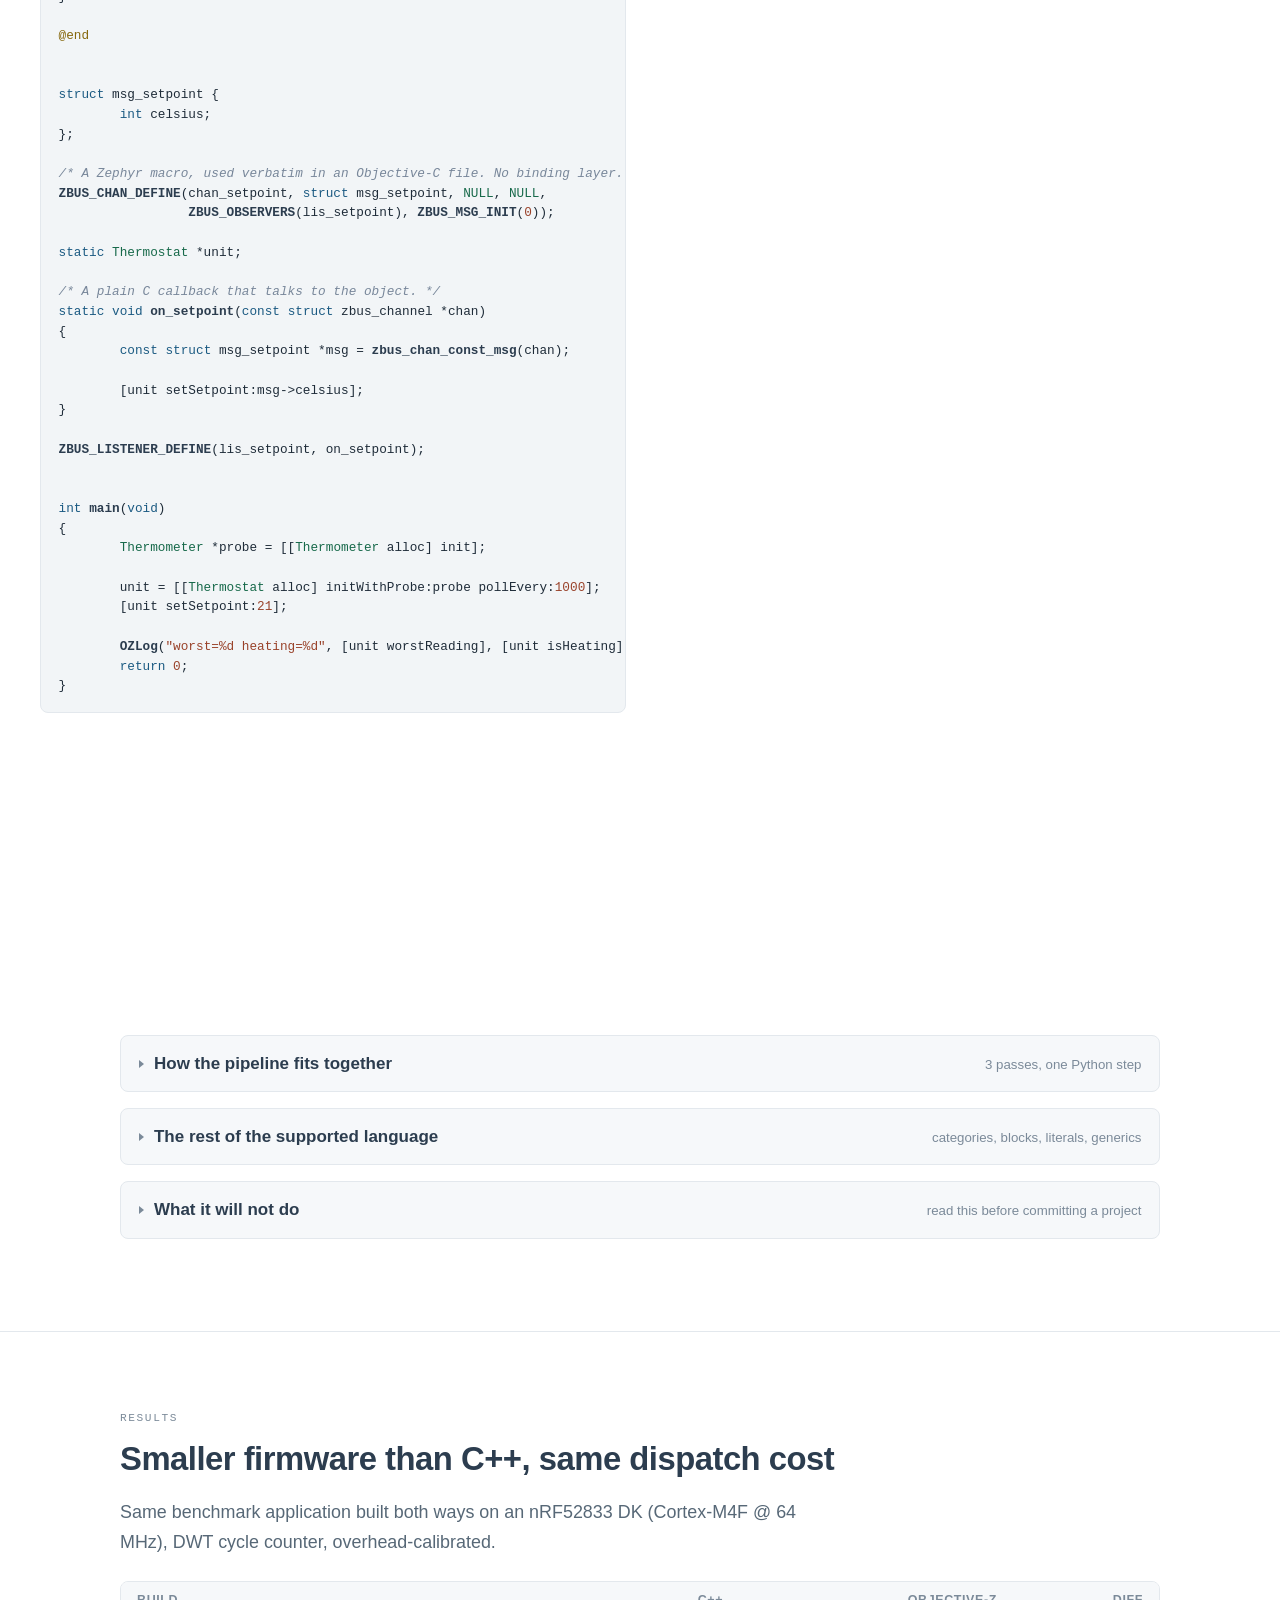
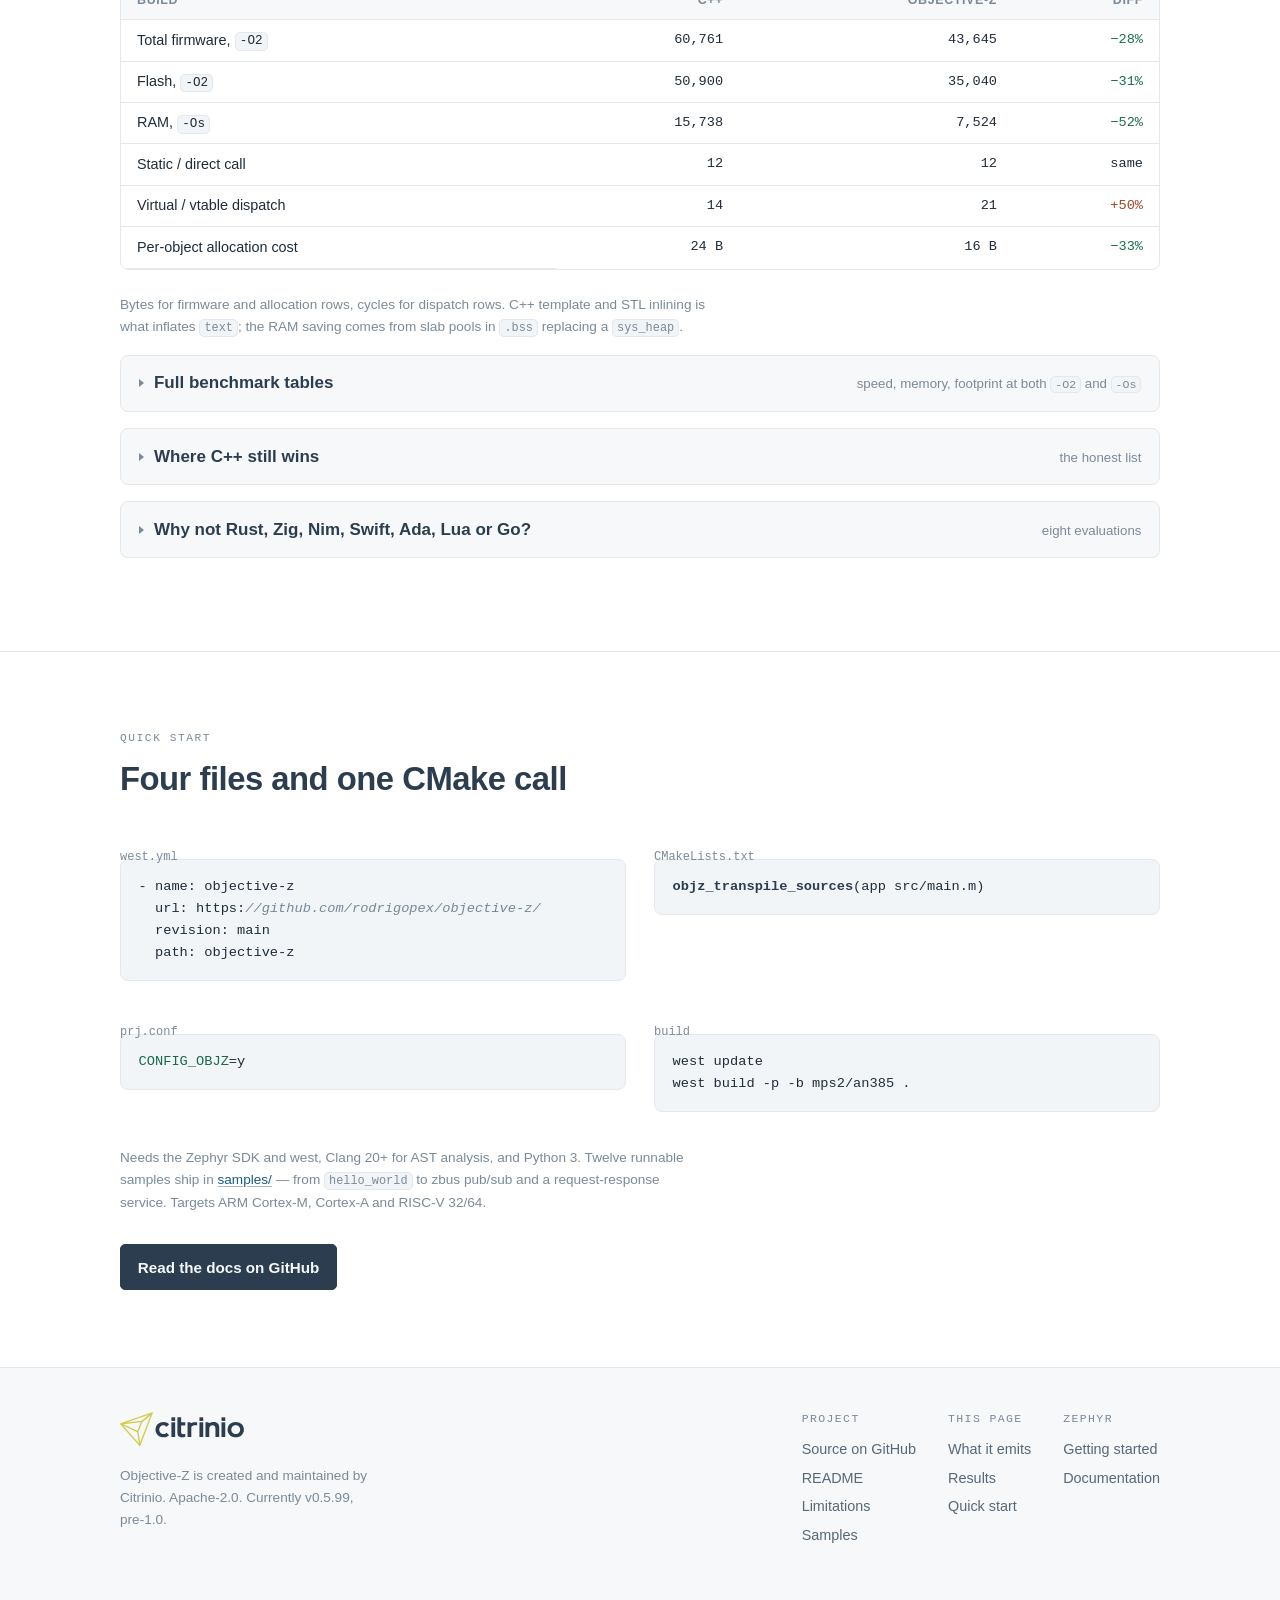
==== commit dc603385: "Serve from the github.io project path until the domain exists index.html switches to relative asset " ====
--- a/index.html
+++ b/index.html
@@ -11,7 +11,7 @@
 <meta name="referrer" content="strict-origin-when-cross-origin">
 
 <link rel="canonical" href="https://objective-z.org/">
-<link rel="icon" href="/favicon.svg" type="image/svg+xml">
+<link rel="icon" href="favicon.svg" type="image/svg+xml">
 <meta name="theme-color" content="#ffffff" media="(prefers-color-scheme: light)">
 <meta name="theme-color" content="#141d26" media="(prefers-color-scheme: dark)">
 
@@ -26,9 +26,9 @@
 <meta property="og:image:alt" content="Objective-Z — Objective-C transpiler for Zephyr RTOS. 28% smaller firmware than C++.">
 <meta name="twitter:card" content="summary_large_image">
 
-<link rel="stylesheet" href="/css/main.css">
-<script src="/js/theme.js"></script>
-<script src="/js/tour.js" defer></script>
+<link rel="stylesheet" href="css/main.css">
+<script src="js/theme.js"></script>
+<script src="js/tour.js" defer></script>
 </head>
 <body>
 
@@ -36,7 +36,7 @@
 
 <header class="site-header">
   <div class="wrap">
-    <a class="brand" href="/">
+    <a class="brand" href="./">
       <svg width="22" height="22" viewBox="0 0 32 32" aria-hidden="true" focusable="false">
         <rect width="32" height="32" rx="7" fill="#2c3d4f"></rect>
         <path d="M9.5 10.5H22.5L9.5 21.5H22.5" fill="none" stroke="#d3cc4f" stroke-width="3.1" stroke-linecap="square"></path>
@@ -677,8 +677,8 @@
   <div class="wrap footer-grid">
     <div>
       <p class="footer-logo">
-        <img class="only-light" src="/assets/citrinio-light.svg" width="325" height="89" alt="Citrinio">
-        <img class="only-dark" src="/assets/citrinio-dark.svg" width="325" height="89" alt="" aria-hidden="true">
+        <img class="only-light" src="assets/citrinio-light.svg" width="325" height="89" alt="Citrinio">
+        <img class="only-dark" src="assets/citrinio-dark.svg" width="325" height="89" alt="" aria-hidden="true">
       </p>
       <p class="footer-note">Objective-Z is created and maintained by Citrinio. Apache-2.0. Currently v0.5.99, pre-1.0.</p>
     </div>
